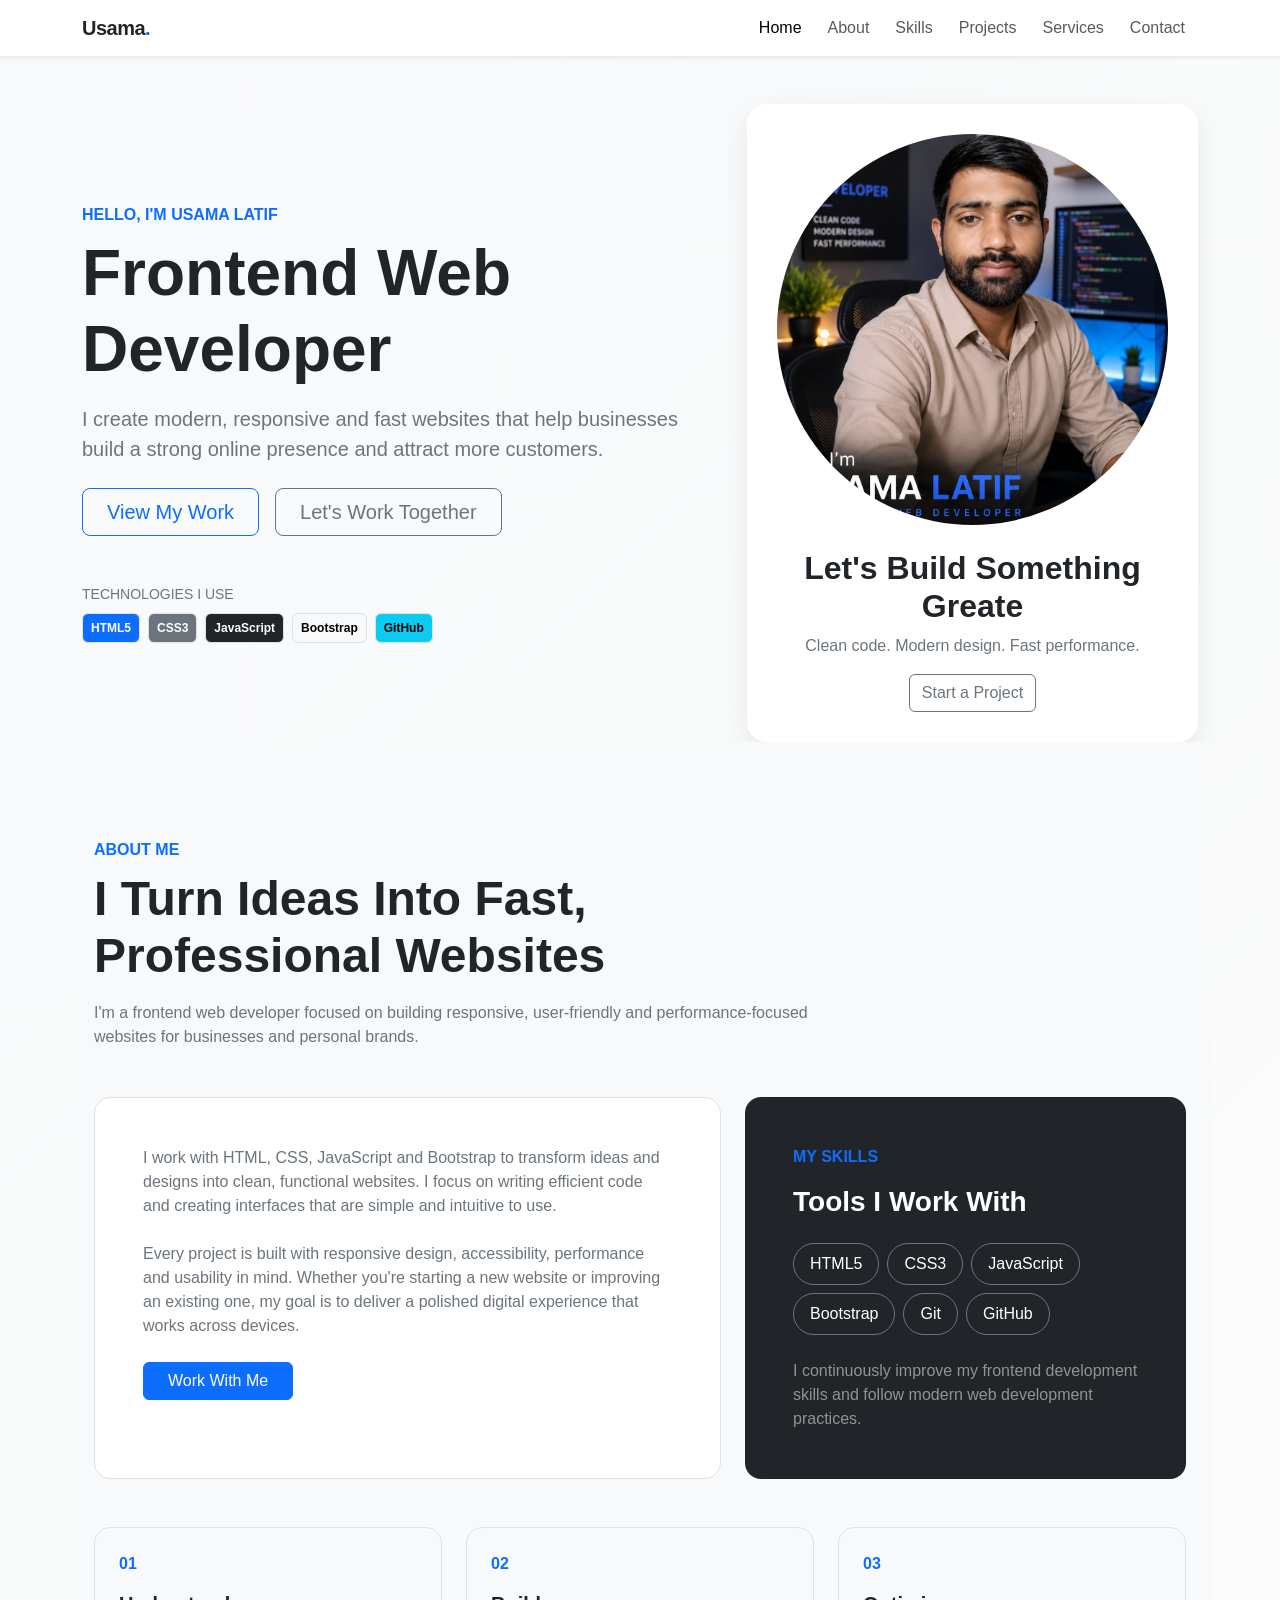
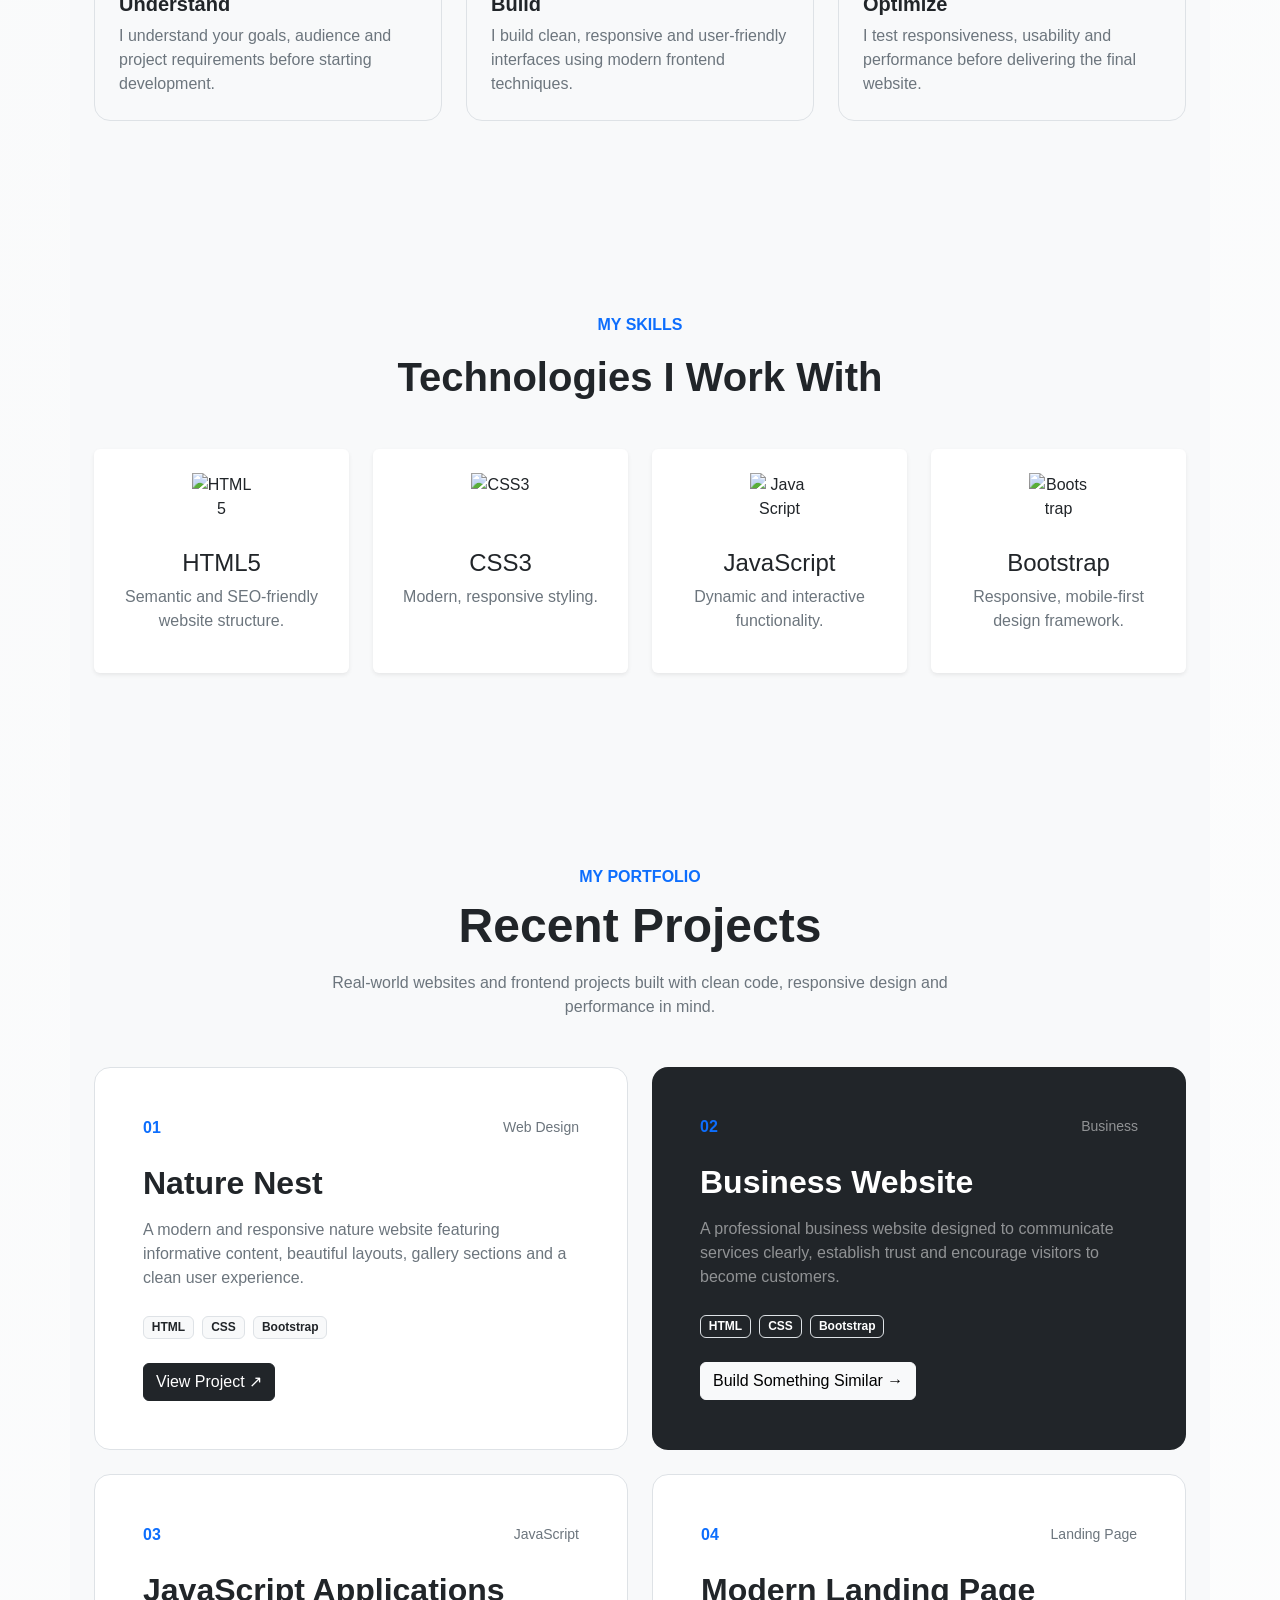
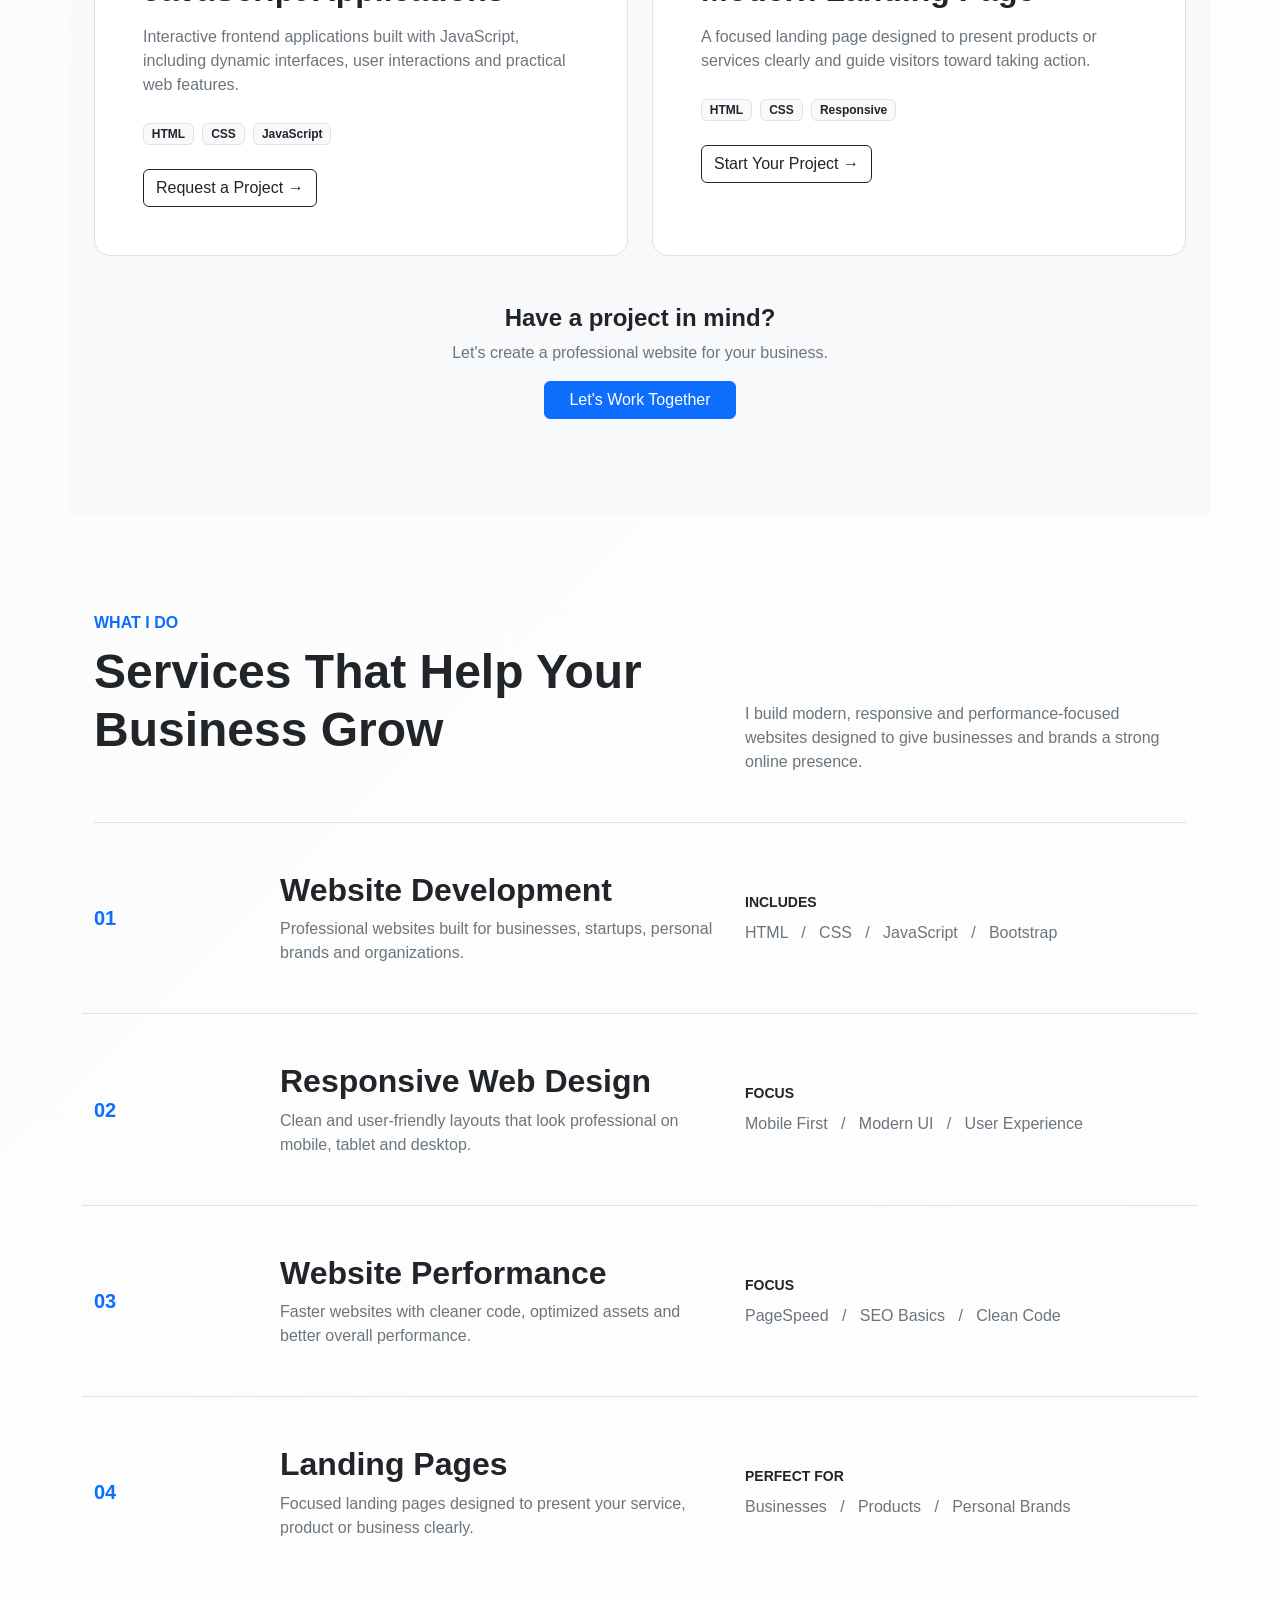
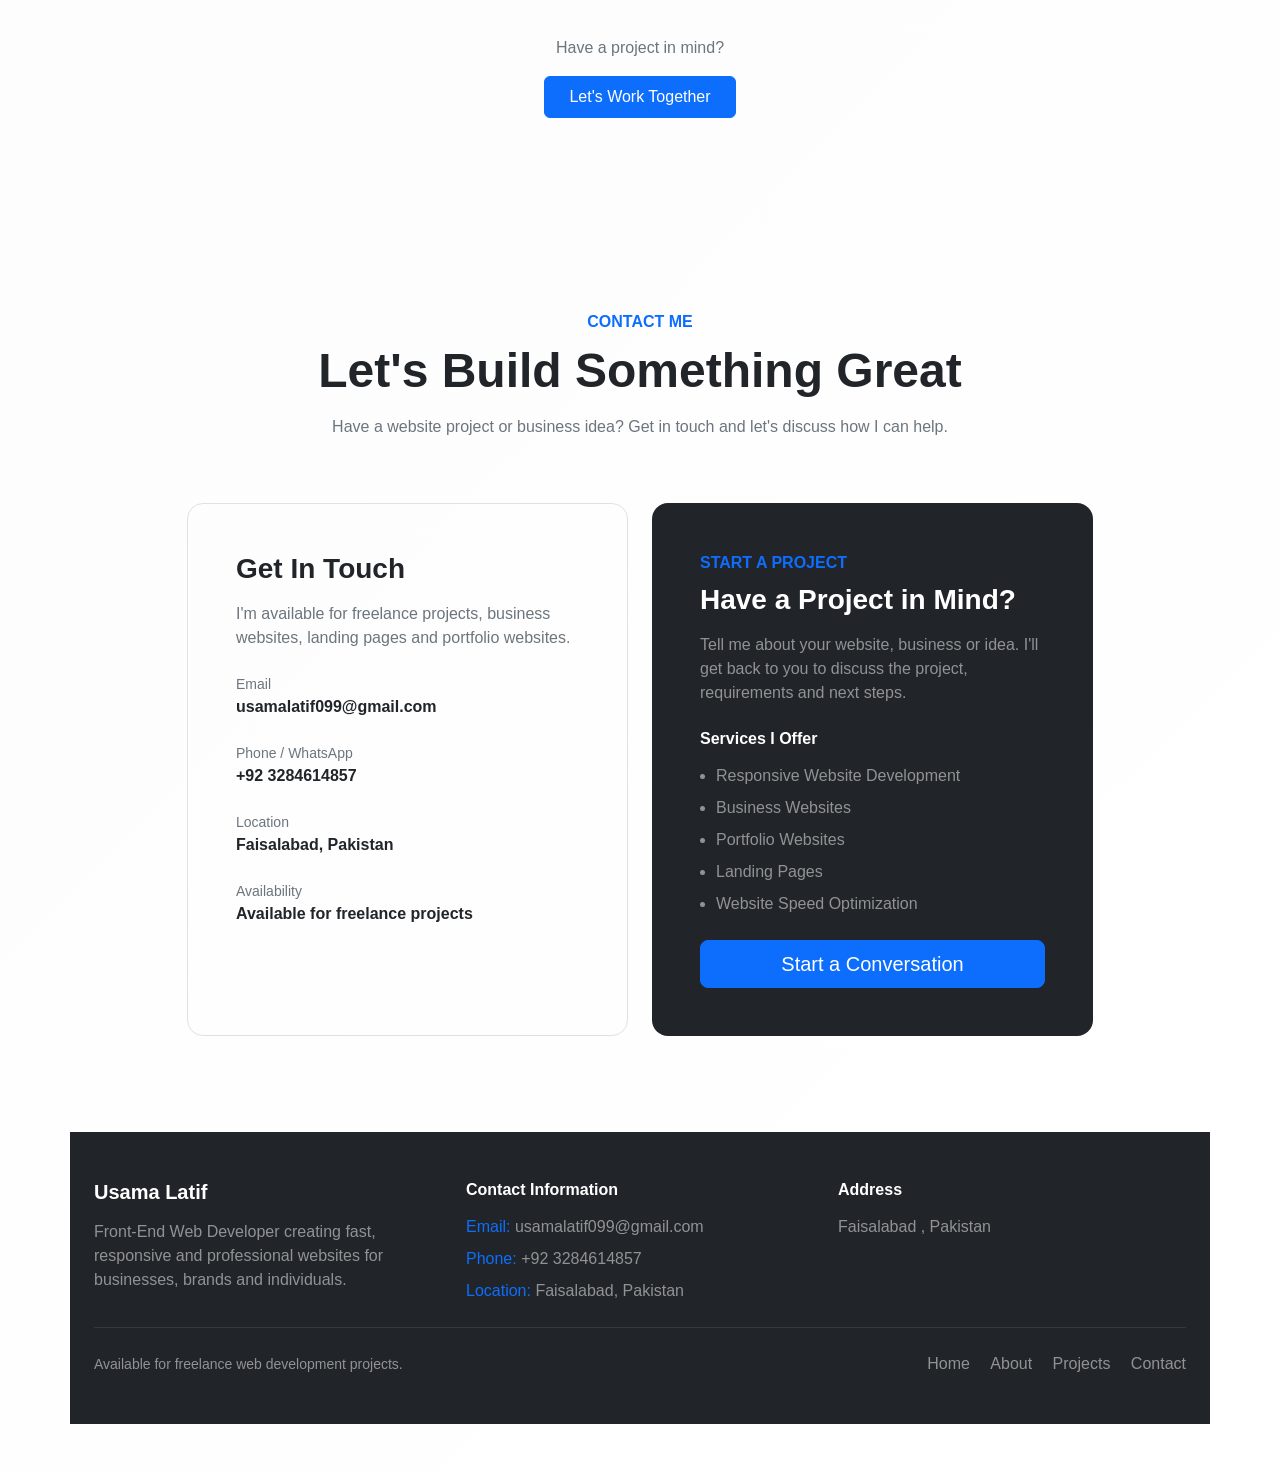
==== index.html @ c08e708b "Add files via upload" ====
<!DOCTYPE html>
<html lang="en">

<head>
    <meta charset="UTF-8">
    <meta name="viewport" content="width=device-width, initial-scale=1.0">

    <title>Usama Latif | Frontend Web Developer</title>

    <meta name="description"
        content="Usama Latif is a frontend web developer specializing in responsive, fast and modern websites using HTML, CSS, JavaScript and Bootstrap.">

    <!-- Bootstrap 5 -->
    <link href="https://cdn.jsdelivr.net/npm/bootstrap@5.3.3/dist/css/bootstrap.min.css" rel="stylesheet">

    <!-- Bootstrap Icons -->
    <link rel="stylesheet" href="https://cdn.jsdelivr.net/npm/bootstrap-icons@1.11.3/font/bootstrap-icons.min.css">

    <!-- Custom CSS -->
    <link rel="stylesheet" href="style.css">
</head>

<body>

    <!-- ================= NAVBAR ================= -->
    <nav class="navbar navbar-expand-lg bg-white shadow-sm sticky-top">
        <div class="container">
            <!-- Logo -->
            <a class="navbar-brand fw-bold fs-5 text-dark text-decoration-none" href="#home"
                aria-label="Usama Latif - Home">
                Usama<span class="text-primary">.</span>
            </a>
            <!-- Mobile Button -->
            <button class="navbar-toggler" type="button" data-bs-toggle="collapse" data-bs-target="#mainNavbar"
                aria-controls="mainNavbar" aria-expanded="false" aria-label="Toggle navigation">

                <span class="navbar-toggler-icon"></span>
            </button>

            <!-- Navigation Links -->
            <div class="collapse navbar-collapse" id="mainNavbar">

                <ul class="navbar-nav ms-auto align-items-lg-center">

                    <li class="nav-item">
                        <a class="nav-link active" href="#home">
                            Home
                        </a>
                    </li>

                    <li class="nav-item">
                        <a class="nav-link" href="#about">
                            About
                        </a>
                    </li>

                    <li class="nav-item">
                        <a class="nav-link" href="#skills">
                            Skills
                        </a>
                    </li>

                    <li class="nav-item">
                        <a class="nav-link" href="#projects">
                            Projects
                        </a>
                    </li>

                    <li class="nav-item">
                        <a class="nav-link" href="#services">
                            Services
                        </a>
                    </li>

                    <li class="nav-item">
                        <a class="nav-link" href="#contact">
                            Contact
                        </a>
                    </li>



                </ul>

            </div>
        </div>
    </nav>


    <!-- ================= HERO SECTION ================= -->
    <header id="home" class="hero-section">

        <div class="container">

            <div class="row align-items-center min-vh-100 py-5">

                <!-- Hero Text -->
                <div class="col-lg-7">

                    <p class="text-primary fw-semibold mb-2">
                        HELLO, I'M USAMA LATIF
                    </p>

                    <h1 class="display-3 fw-bold mb-3">
                        Frontend Web Developer
                    </h1>

                    <p class="lead text-secondary mb-4">
                        I create modern, responsive and fast websites
                        that help businesses build a strong online presence
                        and attract more customers.
                    </p>

                    <!-- Buttons -->
                    <div class="d-flex flex-wrap gap-3">

                        <a href="#projects" class="btn btn-outline-primary btn-lg px-4">
                            View My Work
                        </a>

                        <a href="#contact" class="btn btn-outline-secondary btn-lg px-4">
                            Let's Work Together
                        </a>

                    </div>

                    <!-- Technologies -->
                    <div class="mt-5">

                        <p class="small text-secondary mb-2">
                            TECHNOLOGIES I USE
                        </p>

                        <div class="d-flex flex-wrap gap-2">

                            <span class="badge text-bg-primary border p-2">
                                HTML5
                            </span>

                            <span class="badge text-bg-secondary border p-2">
                                CSS3
                            </span>

                            <span class="badge text-bg-dark border p-2">
                                JavaScript
                            </span>

                            <span class="badge text-bg-light border p-2">
                                Bootstrap
                            </span>

                            <span class="badge text-bg-info border p-2">
                                GitHub
                            </span>

                        </div>

                    </div>

                </div>

                <!-- Hero Image / Developer Card -->
                <div class="col-lg-5 text-center mt-5 mt-lg-0">

                    <div class="hero-card">

                        <img src="usama Dev.Webp" alt="Usama Latif - Frontend Web Developer" width="500" height="500"
                            loading="eager" fetchpriority="high" decoding="async" class="img-fluid developer-image">

                        <h2 class="fw-bold mt-4">
                            Let's Build Something Greate
                        </h2>

                        <p class="text-secondary">
                            Clean code. Modern design. Fast performance.
                        </p>

                        <a href="#contact" class="btn btn-outline-secondary">
                            Start a Project
                        </a>

                    </div>

                </div>
                <!-- ================= ABOUT ================= -->
                <section id="about" class="py-5 bg-light">

                    <div class="container py-5">

                        <!-- Section Header -->
                        <div class="row mb-5">

                            <div class="col-lg-8">

                                <p class="text-primary fw-semibold text-uppercase mb-2">
                                    About Me
                                </p>

                                <h2 class="display-5 fw-bold mb-3">
                                    I Turn Ideas Into Fast, Professional Websites
                                </h2>

                                <p class="text-secondary mb-0">
                                    I'm a frontend web developer focused on building
                                    responsive, user-friendly and performance-focused
                                    websites for businesses and personal brands.
                                </p>

                            </div>

                        </div>


                        <!-- About Content -->
                        <div class="row g-4">


                            <!-- Main About -->
                            <div class="col-lg-7">

                                <div class="bg-white border rounded-4 p-4 p-lg-5 h-100">

                                    <p class="text-secondary mb-4">
                                        I work with HTML, CSS, JavaScript and Bootstrap
                                        to transform ideas and designs into clean,
                                        functional websites. I focus on writing efficient
                                        code and creating interfaces that are simple
                                        and intuitive to use.
                                    </p>

                                    <p class="text-secondary mb-4">
                                        Every project is built with responsive design,
                                        accessibility, performance and usability in mind.
                                        Whether you're starting a new website or improving
                                        an existing one, my goal is to deliver a polished
                                        digital experience that works across devices.
                                    </p>

                                    <a href="#contact" class="btn btn-primary px-4">

                                        Work With Me

                                    </a>

                                </div>

                            </div>


                            <!-- Skills -->
                            <div class="col-lg-5">

                                <div class="bg-dark text-white rounded-4 p-4 p-lg-5 h-100">

                                    <p class="text-primary fw-semibold text-uppercase mb-3">
                                        My Skills
                                    </p>

                                    <h3 class="h3 fw-bold mb-4">
                                        Tools I Work With
                                    </h3>


                                    <div class="d-flex flex-wrap gap-2 mb-4">

                                        <span class="border border-secondary rounded-pill
                                     px-3 py-2">
                                            HTML5
                                        </span>

                                        <span class="border border-secondary rounded-pill
                                     px-3 py-2">
                                            CSS3
                                        </span>

                                        <span class="border border-secondary rounded-pill
                                     px-3 py-2">
                                            JavaScript
                                        </span>

                                        <span class="border border-secondary rounded-pill
                                     px-3 py-2">
                                            Bootstrap
                                        </span>

                                        <span class="border border-secondary rounded-pill
                                     px-3 py-2">
                                            Git
                                        </span>

                                        <span class="border border-secondary rounded-pill
                                     px-3 py-2">
                                            GitHub
                                        </span>

                                    </div>


                                    <p class="text-white-50 mb-0">
                                        I continuously improve my frontend development
                                        skills and follow modern web development practices.
                                    </p>

                                </div>

                            </div>

                        </div>


                        <!-- Working Approach -->
                        <div class="row mt-4 g-4">


                            <div class="col-md-4">

                                <div class="border rounded-4 p-4 h-100">

                                    <span class="text-primary fw-bold">
                                        01
                                    </span>

                                    <h3 class="h5 fw-bold mt-3">
                                        Understand
                                    </h3>

                                    <p class="text-secondary mb-0">
                                        I understand your goals, audience and project
                                        requirements before starting development.
                                    </p>

                                </div>

                            </div>


                            <div class="col-md-4">

                                <div class="border rounded-4 p-4 h-100">

                                    <span class="text-primary fw-bold">
                                        02
                                    </span>

                                    <h3 class="h5 fw-bold mt-3">
                                        Build
                                    </h3>

                                    <p class="text-secondary mb-0">
                                        I build clean, responsive and user-friendly
                                        interfaces using modern frontend techniques.
                                    </p>

                                </div>

                            </div>


                            <div class="col-md-4">

                                <div class="border rounded-4 p-4 h-100">

                                    <span class="text-primary fw-bold">
                                        03
                                    </span>

                                    <h3 class="h5 fw-bold mt-3">
                                        Optimize
                                    </h3>

                                    <p class="text-secondary mb-0">
                                        I test responsiveness, usability and performance
                                        before delivering the final website.
                                    </p>

                                </div>

                            </div>

                        </div>

                    </div>

                </section>
                <!-- ================= SKILLS ================= -->
                <section id="skills" class="py-5 bg-light">

                    <div class="container py-5">

                        <div class="text-center mb-5">

                            <p class="text-primary fw-semibold">
                                MY SKILLS
                            </p>

                            <h2 class="display-6 fw-bold">
                                Technologies I Work With
                            </h2>

                        </div>
                        <div class="row g-4">
                            <div class="col-md-6 col-lg-3">
                                <div class="card border-0 shadow-sm h-100 p-4 text-center">
                                    <img src="https://cdn.jsdelivr.net/gh/devicons/devicon@latest/icons/html5/html5-original.svg"
                                        alt="HTML5" style="width: 60px; height: 60px;" class="mx-auto">
                                    <h4 class="mt-3">HTML5</h4>
                                    <p class="text-secondary">Semantic and SEO-friendly website structure.</p>
                                </div>
                            </div>
                            <div class="col-md-6 col-lg-3">
                                <div class="card border-0 shadow-sm h-100 p-4 text-center">
                                    <img src="https://cdn.jsdelivr.net/gh/devicons/devicon@latest/icons/css3/css3-original.svg"
                                        alt="CSS3" style="width: 60px; height: 60px;" class="mx-auto">
                                    <h4 class="mt-3">CSS3</h4>
                                    <p class="text-secondary">Modern, responsive styling.</p>
                                </div>
                            </div>
                            <div class="col-md-6 col-lg-3">
                                <div class="card border-0 shadow-sm h-100 p-4 text-center">
                                    <img src="https://cdn.jsdelivr.net/gh/devicons/devicon@latest/icons/javascript/javascript-original.svg"
                                        alt="JavaScript" style="width: 60px; height: 60px;" class="mx-auto">
                                    <h4 class="mt-3">JavaScript</h4>
                                    <p class="text-secondary">Dynamic and interactive functionality.</p>
                                </div>
                            </div>
                            <div class="col-md-6 col-lg-3">
                                <div class="card border-0 shadow-sm h-100 p-4 text-center">
                                    <img src="https://cdn.jsdelivr.net/gh/devicons/devicon@latest/icons/bootstrap/bootstrap-original.svg"
                                        alt="Bootstrap" style="width: 60px; height: 60px;" class="mx-auto">
                                    <h4 class="mt-3">Bootstrap</h4>
                                    <p class="text-secondary">Responsive, mobile-first design framework.</p>
                                </div>
                            </div>
                </section>
                <!-- ================= PROJECTS ================= -->
                <section id="projects" class="py-5 bg-light">

                    <div class="container py-5">

                        <!-- Heading -->
                        <div class="text-center mb-5">

                            <p class="text-primary fw-semibold text-uppercase mb-2">
                                My Portfolio
                            </p>

                            <h2 class="display-5 fw-bold mb-3">
                                Recent Projects
                            </h2>

                            <p class="text-secondary mx-auto" style="max-width: 650px;">
                                Real-world websites and frontend projects built with
                                clean code, responsive design and performance in mind.
                            </p>

                        </div>


                        <!-- Project Grid -->
                        <div class="row g-4">


                            <!-- Project 1 -->
                            <div class="col-lg-6">

                                <article class="bg-white border rounded-4 p-4 p-lg-5 h-100">

                                    <div class="d-flex justify-content-between
                                align-items-center mb-4">

                                        <span class="text-primary fw-bold">
                                            01
                                        </span>

                                        <span class="small text-secondary">
                                            Web Design
                                        </span>

                                    </div>


                                    <h3 class="h2 fw-bold mb-3">
                                        Nature Nest
                                    </h3>

                                    <p class="text-secondary mb-4">
                                        A modern and responsive nature website featuring
                                        informative content, beautiful layouts, gallery
                                        sections and a clean user experience.
                                    </p>


                                    <div class="mb-4">

                                        <span class="badge bg-light text-dark border me-1">
                                            HTML
                                        </span>

                                        <span class="badge bg-light text-dark border me-1">
                                            CSS
                                        </span>

                                        <span class="badge bg-light text-dark border">
                                            Bootstrap
                                        </span>

                                    </div>


                                    <a href="https://usamalatif099.github.io/nature-nest-web/" target="_blank"
                                        rel="noopener noreferrer" class="btn btn-dark">

                                        View Project
                                        <span aria-hidden="true">↗</span>

                                    </a>

                                </article>

                            </div>


                            <!-- Project 2 -->
                            <div class="col-lg-6">

                                <article class="bg-dark text-white rounded-4 p-4 p-lg-5 h-100">

                                    <div class="d-flex justify-content-between
                                align-items-center mb-4">

                                        <span class="text-primary fw-bold">
                                            02
                                        </span>

                                        <span class="small text-white-50">
                                            Business
                                        </span>

                                    </div>


                                    <h3 class="h2 fw-bold mb-3">
                                        Business Website
                                    </h3>

                                    <p class="text-white-50 mb-4">
                                        A professional business website designed to
                                        communicate services clearly, establish trust
                                        and encourage visitors to become customers.
                                    </p>


                                    <div class="mb-4">

                                        <span class="badge bg-transparent text-white border me-1">
                                            HTML
                                        </span>

                                        <span class="badge bg-transparent text-white border me-1">
                                            CSS
                                        </span>

                                        <span class="badge bg-transparent text-white border">
                                            Bootstrap
                                        </span>

                                    </div>


                                    <a href="#contact" class="btn btn-light">

                                        Build Something Similar
                                        <span aria-hidden="true">→</span>

                                    </a>

                                </article>

                            </div>


                            <!-- Project 3 -->
                            <div class="col-lg-6">

                                <article class="bg-white border rounded-4 p-4 p-lg-5 h-100">

                                    <div class="d-flex justify-content-between
                                align-items-center mb-4">

                                        <span class="text-primary fw-bold">
                                            03
                                        </span>

                                        <span class="small text-secondary">
                                            JavaScript
                                        </span>

                                    </div>


                                    <h3 class="h2 fw-bold mb-3">
                                        JavaScript Applications
                                    </h3>

                                    <p class="text-secondary mb-4">
                                        Interactive frontend applications built with
                                        JavaScript, including dynamic interfaces,
                                        user interactions and practical web features.
                                    </p>


                                    <div class="mb-4">

                                        <span class="badge bg-light text-dark border me-1">
                                            HTML
                                        </span>

                                        <span class="badge bg-light text-dark border me-1">
                                            CSS
                                        </span>

                                        <span class="badge bg-light text-dark border">
                                            JavaScript
                                        </span>

                                    </div>


                                    <a href="#contact" class="btn btn-outline-dark">

                                        Request a Project
                                        <span aria-hidden="true">→</span>

                                    </a>

                                </article>

                            </div>


                            <!-- Project 4 -->
                            <div class="col-lg-6">

                                <article class="bg-white border rounded-4 p-4 p-lg-5 h-100">

                                    <div class="d-flex justify-content-between
                                align-items-center mb-4">

                                        <span class="text-primary fw-bold">
                                            04
                                        </span>

                                        <span class="small text-secondary">
                                            Landing Page
                                        </span>

                                    </div>


                                    <h3 class="h2 fw-bold mb-3">
                                        Modern Landing Page
                                    </h3>

                                    <p class="text-secondary mb-4">
                                        A focused landing page designed to present
                                        products or services clearly and guide visitors
                                        toward taking action.
                                    </p>


                                    <div class="mb-4">

                                        <span class="badge bg-light text-dark border me-1">
                                            HTML
                                        </span>

                                        <span class="badge bg-light text-dark border me-1">
                                            CSS
                                        </span>

                                        <span class="badge bg-light text-dark border">
                                            Responsive
                                        </span>

                                    </div>


                                    <a href="#contact" class="btn btn-outline-dark">

                                        Start Your Project
                                        <span aria-hidden="true">→</span>

                                    </a>

                                </article>

                            </div>

                        </div>


                        <!-- CTA -->
                        <div class="text-center mt-5">

                            <h3 class="h4 fw-bold mb-2">
                                Have a project in mind?
                            </h3>

                            <p class="text-secondary mb-3">
                                Let's create a professional website for your business.
                            </p>

                            <a href="#contact" class="btn btn-primary px-4">

                                Let's Work Together

                            </a>

                        </div>

                    </div>

                </section>
                <!-- ================= SERVICES ================= -->
                <section id="services" class="py-5">

                    <div class="container py-5">

                        <!-- Heading -->
                        <div class="row align-items-end mb-5">

                            <div class="col-lg-7">

                                <p class="text-primary fw-semibold text-uppercase mb-2">
                                    What I Do
                                </p>

                                <h2 class="display-5 fw-bold mb-3">
                                    Services That Help Your Business Grow
                                </h2>

                            </div>

                            <div class="col-lg-5">

                                <p class="text-secondary mb-0">
                                    I build modern, responsive and performance-focused
                                    websites designed to give businesses and brands a
                                    strong online presence.
                                </p>

                            </div>

                        </div>


                        <!-- Services -->
                        <div class="border-top">


                            <!-- Service 01 -->
                            <div class="row py-4 py-lg-5 border-bottom align-items-center">

                                <div class="col-lg-2">

                                    <span class="text-primary fw-bold fs-5">
                                        01
                                    </span>

                                </div>

                                <div class="col-lg-5">

                                    <h3 class="h2 fw-bold mb-2">
                                        Website Development
                                    </h3>

                                    <p class="text-secondary mb-0">
                                        Professional websites built for businesses,
                                        startups, personal brands and organizations.
                                    </p>

                                </div>

                                <div class="col-lg-5 mt-4 mt-lg-0">

                                    <p class="small text-uppercase fw-semibold mb-2">
                                        Includes
                                    </p>

                                    <p class="text-secondary mb-0">
                                        HTML &nbsp; / &nbsp; CSS &nbsp; / &nbsp;
                                        JavaScript &nbsp; / &nbsp; Bootstrap
                                    </p>

                                </div>

                            </div>


                            <!-- Service 02 -->
                            <div class="row py-4 py-lg-5 border-bottom align-items-center">

                                <div class="col-lg-2">

                                    <span class="text-primary fw-bold fs-5">
                                        02
                                    </span>

                                </div>

                                <div class="col-lg-5">

                                    <h3 class="h2 fw-bold mb-2">
                                        Responsive Web Design
                                    </h3>

                                    <p class="text-secondary mb-0">
                                        Clean and user-friendly layouts that look
                                        professional on mobile, tablet and desktop.
                                    </p>

                                </div>

                                <div class="col-lg-5 mt-4 mt-lg-0">

                                    <p class="small text-uppercase fw-semibold mb-2">
                                        Focus
                                    </p>

                                    <p class="text-secondary mb-0">
                                        Mobile First &nbsp; / &nbsp; Modern UI &nbsp; /
                                        &nbsp; User Experience
                                    </p>

                                </div>

                            </div>


                            <!-- Service 03 -->
                            <div class="row py-4 py-lg-5 border-bottom align-items-center">

                                <div class="col-lg-2">

                                    <span class="text-primary fw-bold fs-5">
                                        03
                                    </span>

                                </div>

                                <div class="col-lg-5">

                                    <h3 class="h2 fw-bold mb-2">
                                        Website Performance
                                    </h3>

                                    <p class="text-secondary mb-0">
                                        Faster websites with cleaner code, optimized
                                        assets and better overall performance.
                                    </p>

                                </div>

                                <div class="col-lg-5 mt-4 mt-lg-0">

                                    <p class="small text-uppercase fw-semibold mb-2">
                                        Focus
                                    </p>

                                    <p class="text-secondary mb-0">
                                        PageSpeed &nbsp; / &nbsp; SEO Basics &nbsp; /
                                        &nbsp; Clean Code
                                    </p>

                                </div>

                            </div>


                            <!-- Service 04 -->
                            <div class="row py-4 py-lg-5 align-items-center">

                                <div class="col-lg-2">

                                    <span class="text-primary fw-bold fs-5">
                                        04
                                    </span>

                                </div>

                                <div class="col-lg-5">

                                    <h3 class="h2 fw-bold mb-2">
                                        Landing Pages
                                    </h3>

                                    <p class="text-secondary mb-0">
                                        Focused landing pages designed to present
                                        your service, product or business clearly.
                                    </p>

                                </div>

                                <div class="col-lg-5 mt-4 mt-lg-0">

                                    <p class="small text-uppercase fw-semibold mb-2">
                                        Perfect For
                                    </p>

                                    <p class="text-secondary mb-0">
                                        Businesses &nbsp; / &nbsp; Products &nbsp; /
                                        &nbsp; Personal Brands
                                    </p>

                                </div>

                            </div>

                        </div>


                        <!-- CTA -->
                        <div class="text-center mt-5">

                            <p class="text-secondary mb-3">
                                Have a project in mind?
                            </p>

                            <a href="#contact" class="btn btn-primary px-4 py-2">
                                Let's Work Together
                            </a>

                        </div>

                    </div>

                </section>




                <!-- =========================
     CONTACT PAGE
========================= -->

                <section id="contact" class="py-5">

                    <div class="container py-5">

                        <!-- Heading -->
                        <div class="row justify-content-center text-center mb-5">

                            <div class="col-lg-8">

                                <p class="text-primary fw-semibold text-uppercase mb-2">
                                    Contact Me
                                </p>

                                <h1 class="display-5 fw-bold mb-3">
                                    Let's Build Something Great
                                </h1>

                                <p class="text-secondary">
                                    Have a website project or business idea?
                                    Get in touch and let's discuss how I can help.
                                </p>

                            </div>

                        </div>


                        <!-- Contact Content -->
                        <div class="row g-4 justify-content-center">

                            <!-- Contact Information -->
                            <div class="col-lg-5">

                                <div class="border rounded-4 p-4 p-lg-5 h-100">

                                    <h2 class="h3 fw-bold mb-3">
                                        Get In Touch
                                    </h2>

                                    <p class="text-secondary mb-4">
                                        I'm available for freelance projects,
                                        business websites, landing pages and portfolio websites.
                                    </p>


                                    <!-- Email -->
                                    <div class="mb-4">

                                        <small class="text-secondary d-block">
                                            Email
                                        </small>

                                        <a href="mailto:your-email@example.com"
                                            class="text-dark fw-semibold text-decoration-none">

                                            usamalatif099@gmail.com

                                        </a>

                                    </div>


                                    <!-- Phone -->
                                    <div class="mb-4">

                                        <small class="text-secondary d-block">
                                            Phone / WhatsApp
                                        </small>

                                        <a href="tel:+923001234567" class="text-dark fw-semibold text-decoration-none">

                                            +92 3284614857

                                        </a>

                                    </div>


                                    <!-- Location -->
                                    <div class="mb-4">

                                        <small class="text-secondary d-block">
                                            Location
                                        </small>

                                        <span class="fw-semibold">
                                            Faisalabad, Pakistan
                                        </span>

                                    </div>


                                    <!-- Availability -->
                                    <div>

                                        <small class="text-secondary d-block">
                                            Availability
                                        </small>

                                        <span class="fw-semibold">
                                            Available for freelance projects
                                        </span>

                                    </div>

                                </div>

                            </div>


                            <!-- Project CTA -->
                            <div class="col-lg-5">

                                <div class="bg-dark text-white rounded-4 p-4 p-lg-5 h-100">

                                    <p class="text-primary fw-semibold mb-2">
                                        START A PROJECT
                                    </p>

                                    <h2 class="h3 fw-bold mb-3">
                                        Have a Project in Mind?
                                    </h2>

                                    <p class="text-white-50 mb-4">
                                        Tell me about your website, business or idea.
                                        I'll get back to you to discuss the project,
                                        requirements and next steps.
                                    </p>


                                    <h6 class="fw-bold mb-3">
                                        Services I Offer
                                    </h6>

                                    <ul class="text-white-50 ps-3 mb-4">

                                        <li class="mb-2">
                                            Responsive Website Development
                                        </li>

                                        <li class="mb-2">
                                            Business Websites
                                        </li>

                                        <li class="mb-2">
                                            Portfolio Websites
                                        </li>

                                        <li class="mb-2">
                                            Landing Pages
                                        </li>

                                        <li>
                                            Website Speed Optimization
                                        </li>

                                    </ul>


                                    <a href="mailto:your-email@example.com" class="btn btn-primary btn-lg w-100">

                                        Start a Conversation

                                    </a>

                                </div>

                            </div>

                        </div>

                    </div>

                </section>


                <!-- =========================
     PROFESSIONAL FOOTER
========================= -->

                <footer class="bg-dark text-white py-5">

                    <div class="container">

                        <div class="row g-4">

                            <!-- About -->
                            <div class="col-lg-4">

                                <h3 class="h5 fw-bold mb-3">
                                    Usama Latif
                                </h3>

                                <p class="text-white-50 mb-0">
                                    Front-End Web Developer creating fast, responsive
                                    and professional websites for businesses,
                                    brands and individuals.
                                </p>

                            </div>


                            <!-- Contact -->
                            <div class="col-lg-4">

                                <h3 class="h6 fw-bold mb-3">
                                    Contact Information
                                </h3>

                                <p class="mb-2">

                                    <span class="text-primary">
                                        Email:
                                    </span>

                                    <a href="mailto:your-email@example.com" class="text-white-50 text-decoration-none">

                                        usamalatif099@gmail.com

                                    </a>

                                </p>


                                <p class="mb-2">

                                    <span class="text-primary">
                                        Phone:
                                    </span>

                                    <a href="tel:+923001234567" class="text-white-50 text-decoration-none">

                                        +92 3284614857

                                    </a>

                                </p>


                                <p class="mb-0 text-white-50">

                                    <span class="text-primary">
                                        Location:
                                    </span>

                                    Faisalabad, Pakistan

                                </p>

                            </div>


                            <!-- Address -->
                            <div class="col-lg-4">

                                <h3 class="h6 fw-bold mb-3">
                                    Address
                                </h3>

                                <p class="text-white-50 mb-3">
                                    Faisalabad ,
                                    Pakistan
                                </p>



                            </div>

                        </div>


                        <hr class="border-secondary my-4">


                        <!-- Footer Bottom -->
                        <div class="d-flex flex-column flex-md-row
                    justify-content-between align-items-center">

                            <p class="text-white-50 small mb-3 mb-md-0">
                                Available for freelance web development projects.
                            </p>

                            <div>

                                <a href="index.html" class="text-white-50 text-decoration-none me-3">
                                    Home
                                </a>

                                <a href="about.html" class="text-white-50 text-decoration-none me-3">
                                    About
                                </a>

                                <a href="projects.html" class="text-white-50 text-decoration-none me-3">
                                    Projects
                                </a>

                                <a href="contact.html" class="text-white-50 text-decoration-none">
                                    Contact
                                </a>

                            </div>

                        </div>

                    </div>

                </footer>




                <!-- Bootstrap JS -->
                <script src="https://cdn.jsdelivr.net/npm/bootstrap@5.3.3/dist/js/bootstrap.bundle.min.js">
                </script>

</body>

</html>
---- style.css ----
html {
    scroll-behavior: smooth;
}

body {
    font-family: Arial, sans-serif;
    color: #212529;
}

.navbar-brand {
    letter-spacing: -0.5px;
}

.nav-link {
    font-weight: 500;
    margin: 0 5px;
}

.nav-link:hover {
    color: #0d6efd !important;
}

.hero-section {
    background: linear-gradient(
        135deg,
        #f8f9fa 0%,
        #ffffff 100%
    );
}

.hero-card {
    padding: 50px 30px;
    background: #ffffff;
    border-radius: 20px;
    box-shadow: 0 15px 50px rgba(0, 0, 0, 0.08);
}

.developer-icon {
    width: 110px;
    height: 110px;
    margin: auto;
    display: flex;
    align-items: center;
    justify-content: center;
    border-radius: 50%;
    background: #0d6efd;
    color: #ffffff;
    font-size: 50px;
}

.card {
    transition: transform 0.3s ease, box-shadow 0.3s ease;
}

.card:hover {
    transform: translateY(-5px);
}

footer a:hover {
    color: #0d6efd !important;
}
.hero-card {
    max-width: 500px;
    margin: 0 auto;
    padding: 30px;
    background: #fff;
    border-radius: 20px;
    box-shadow: 0 10px 30px rgba(0, 0, 0, 0.08);
}

.developer-image {
    width: 100%;
    max-width: 400px;
    height: auto;
    aspect-ratio: 1 / 1;
    object-fit: cover;
    border-radius: 50%;
    display: block;
    margin: 0 auto;
}
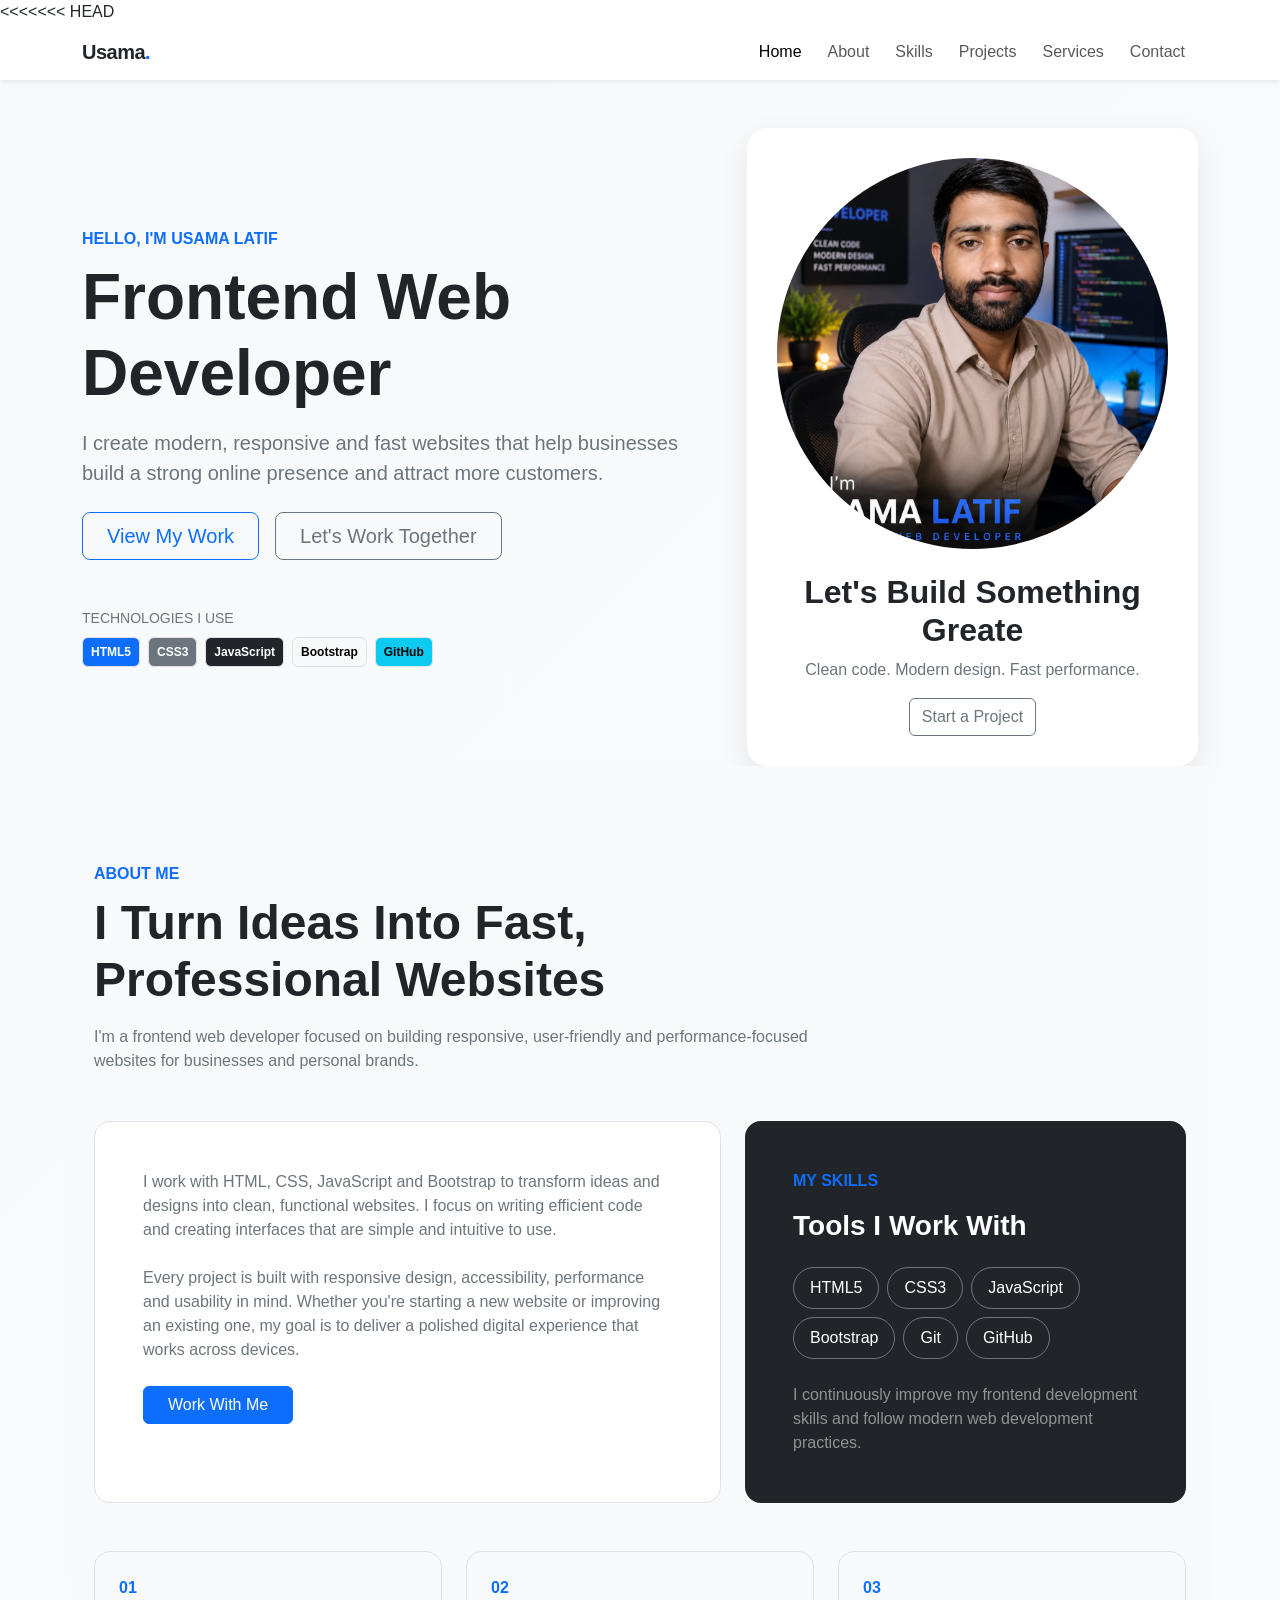
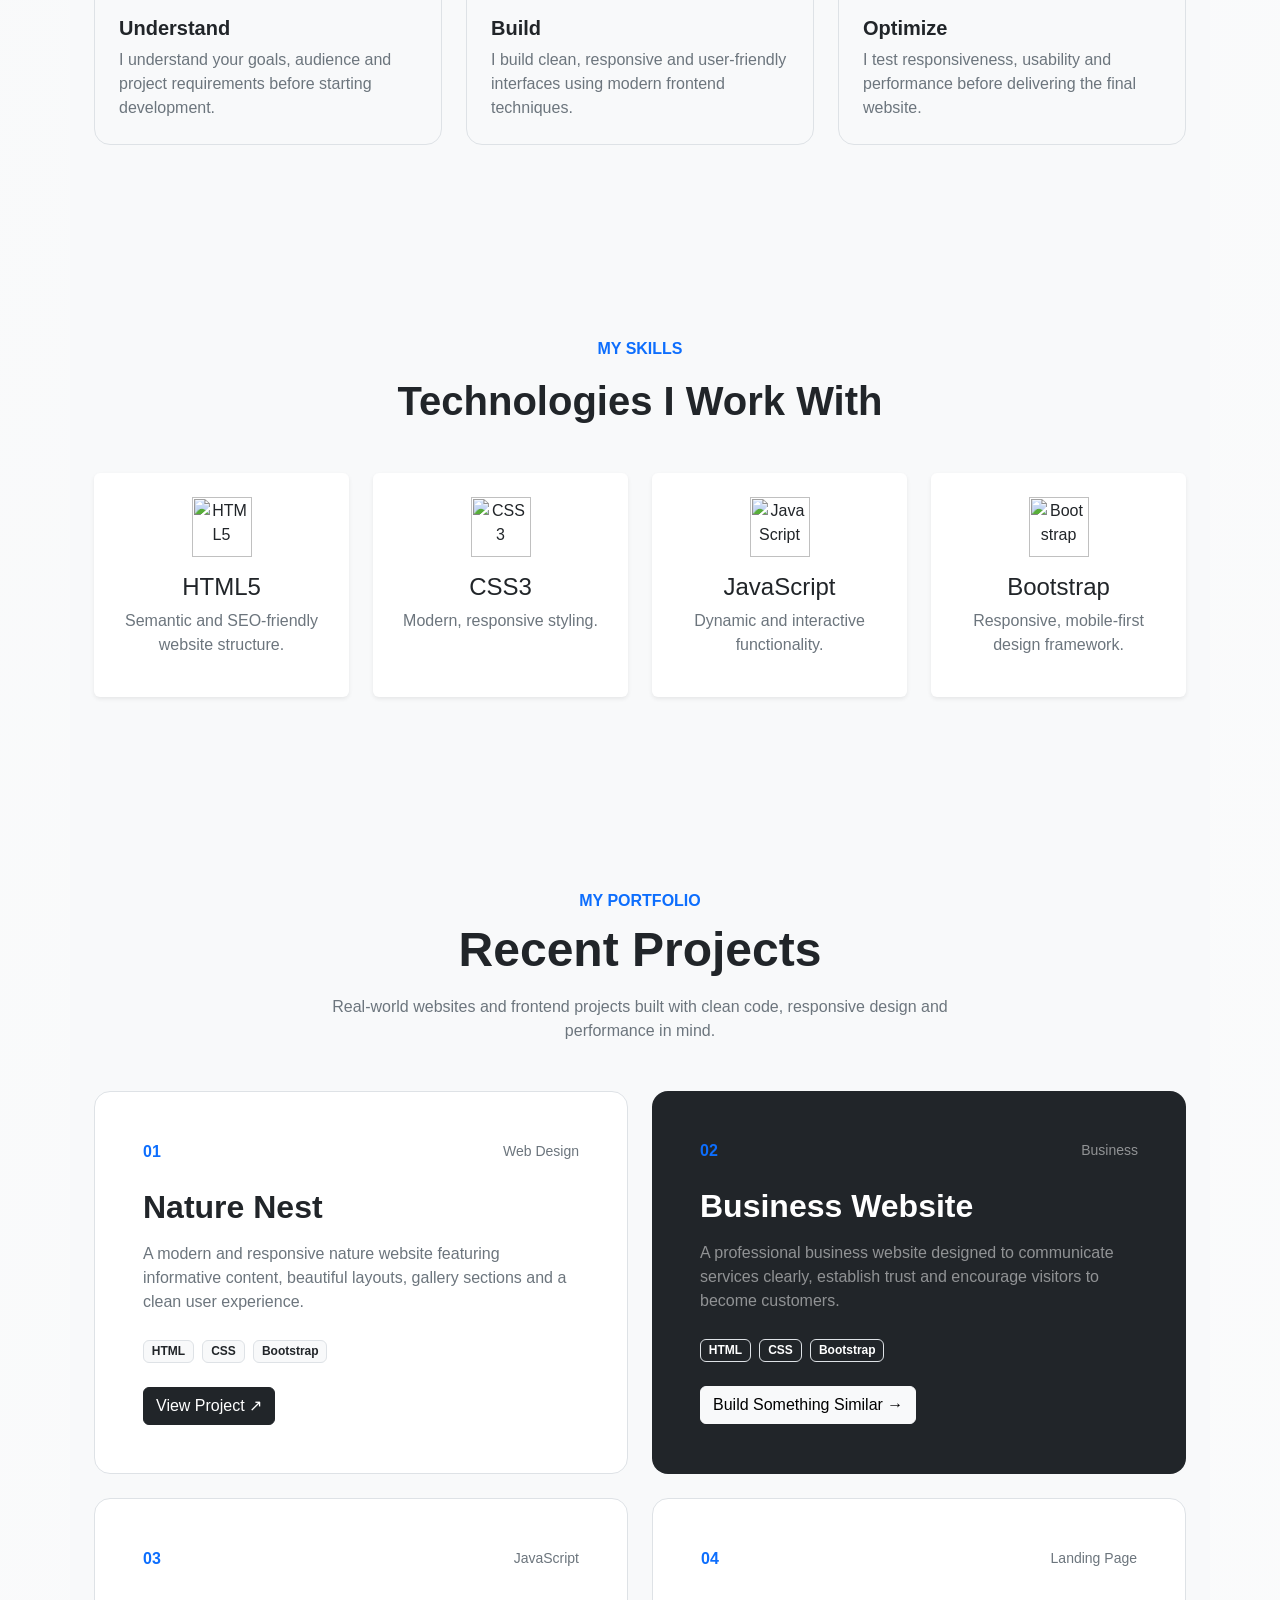
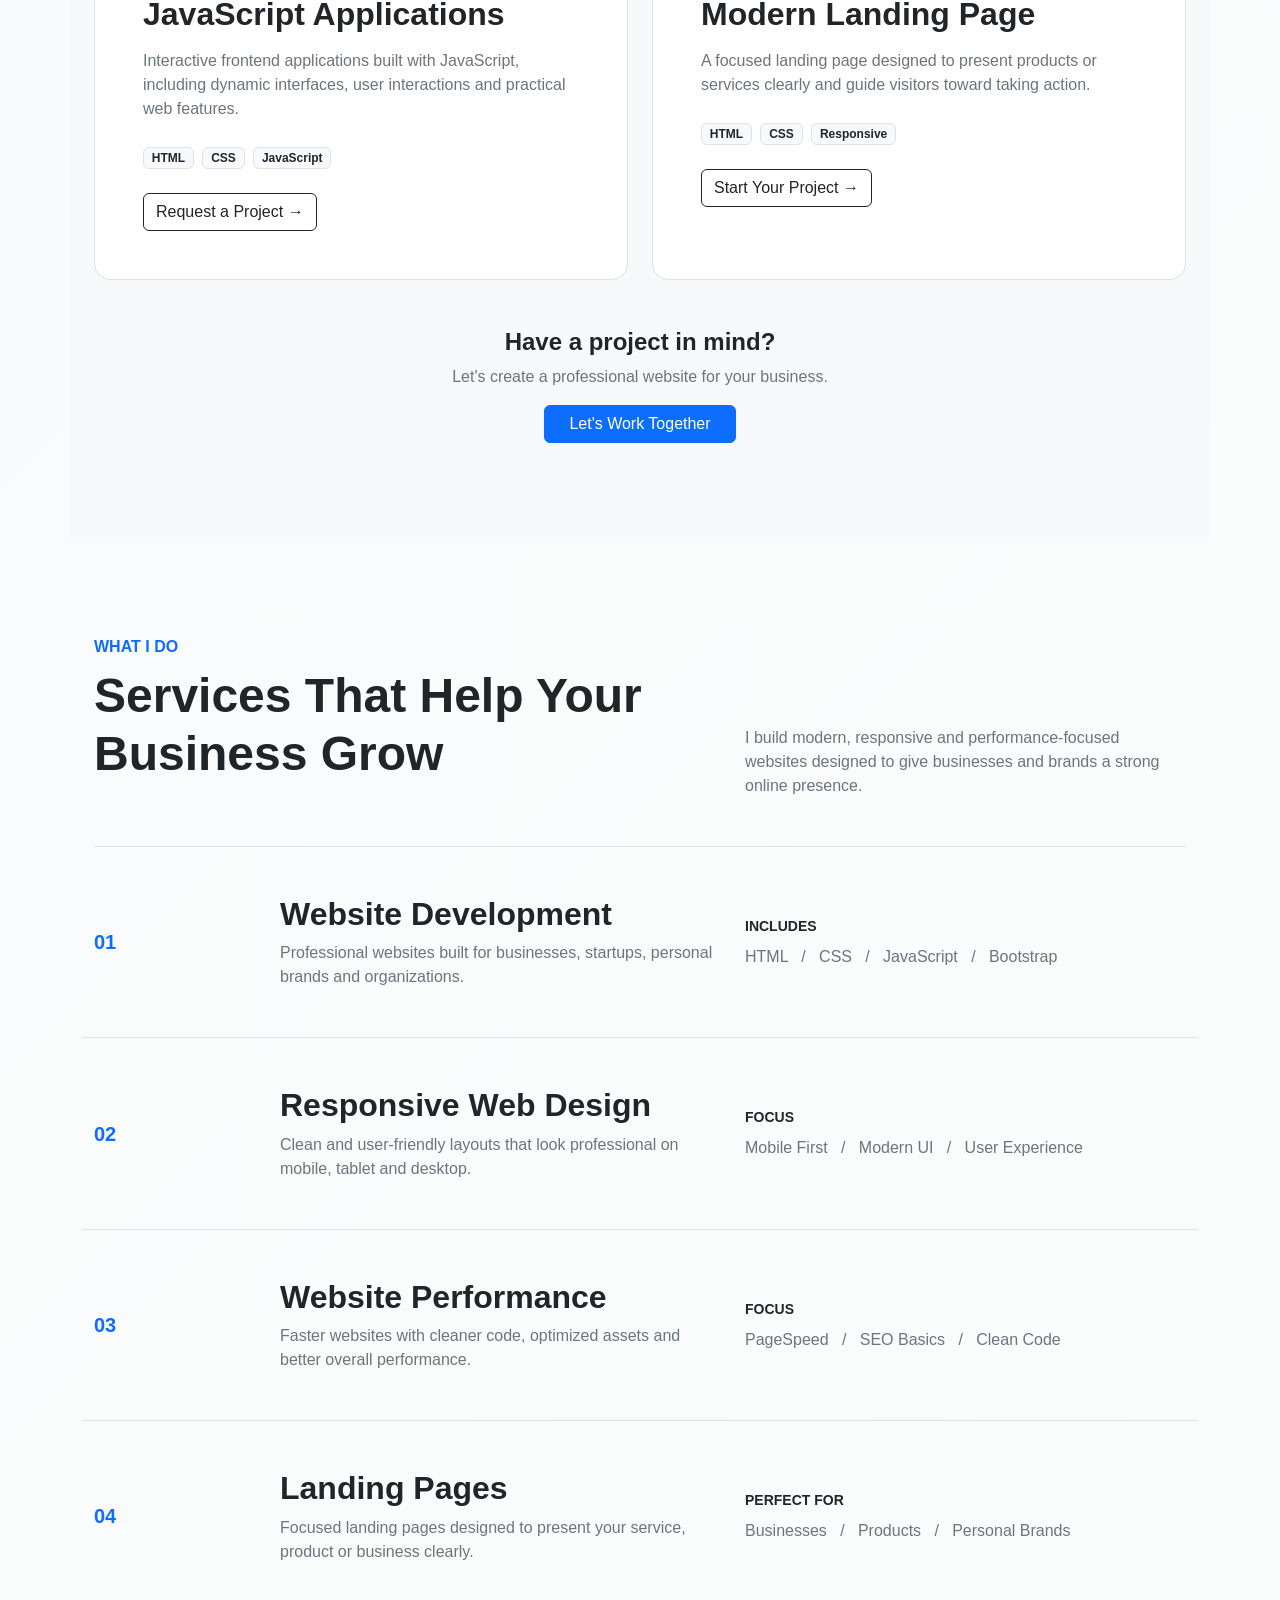
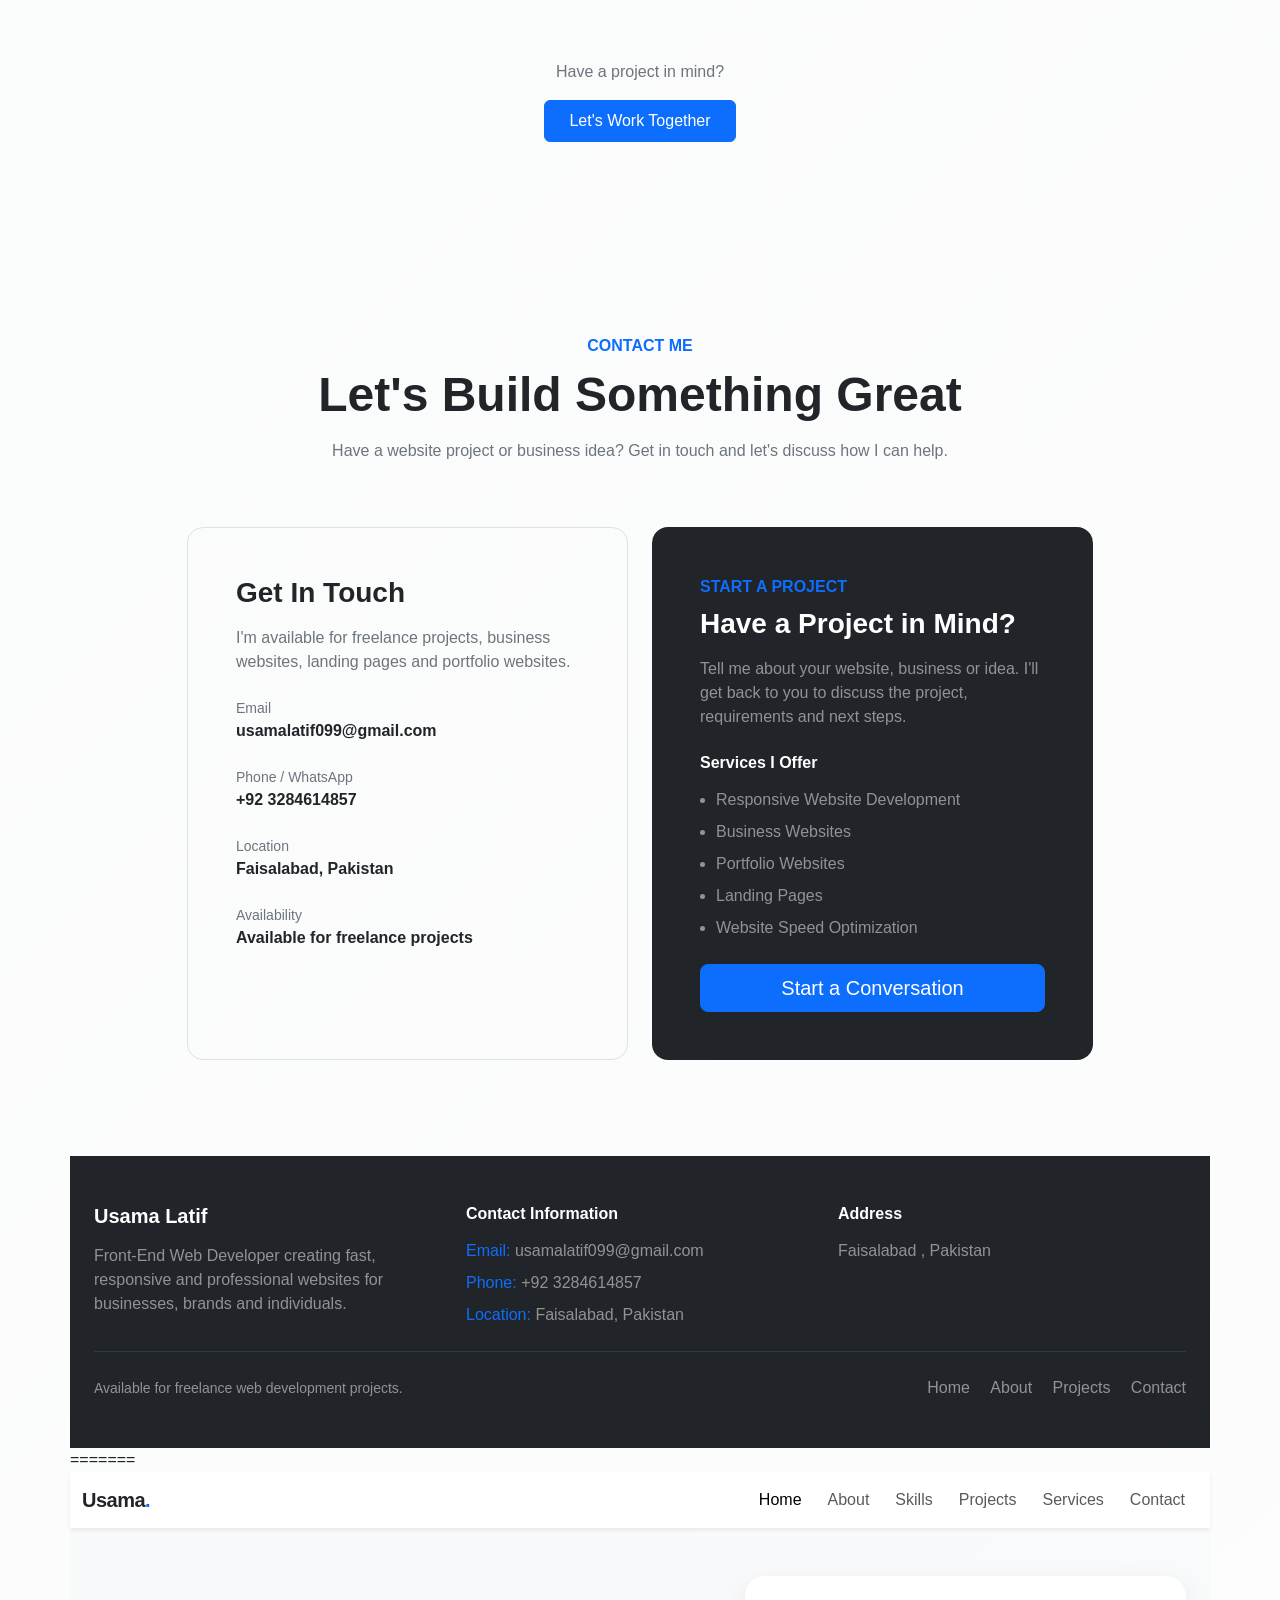
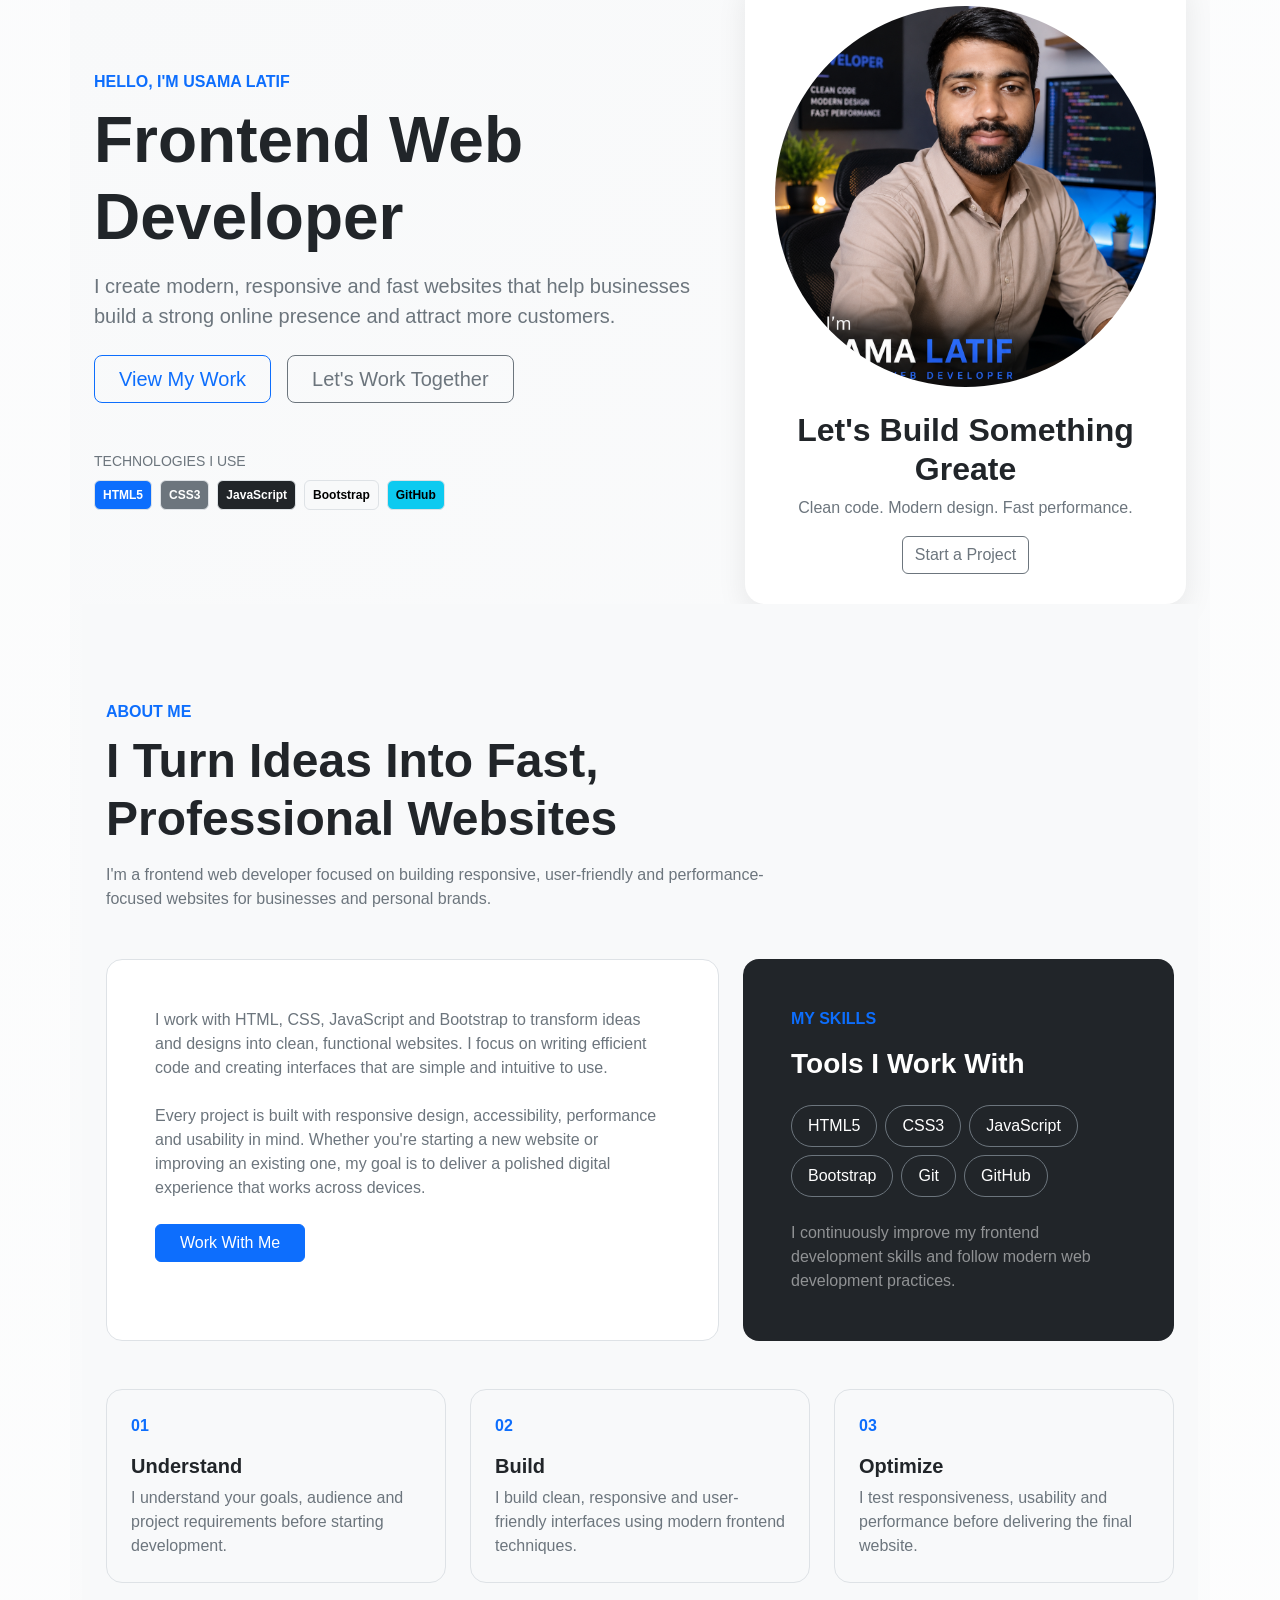
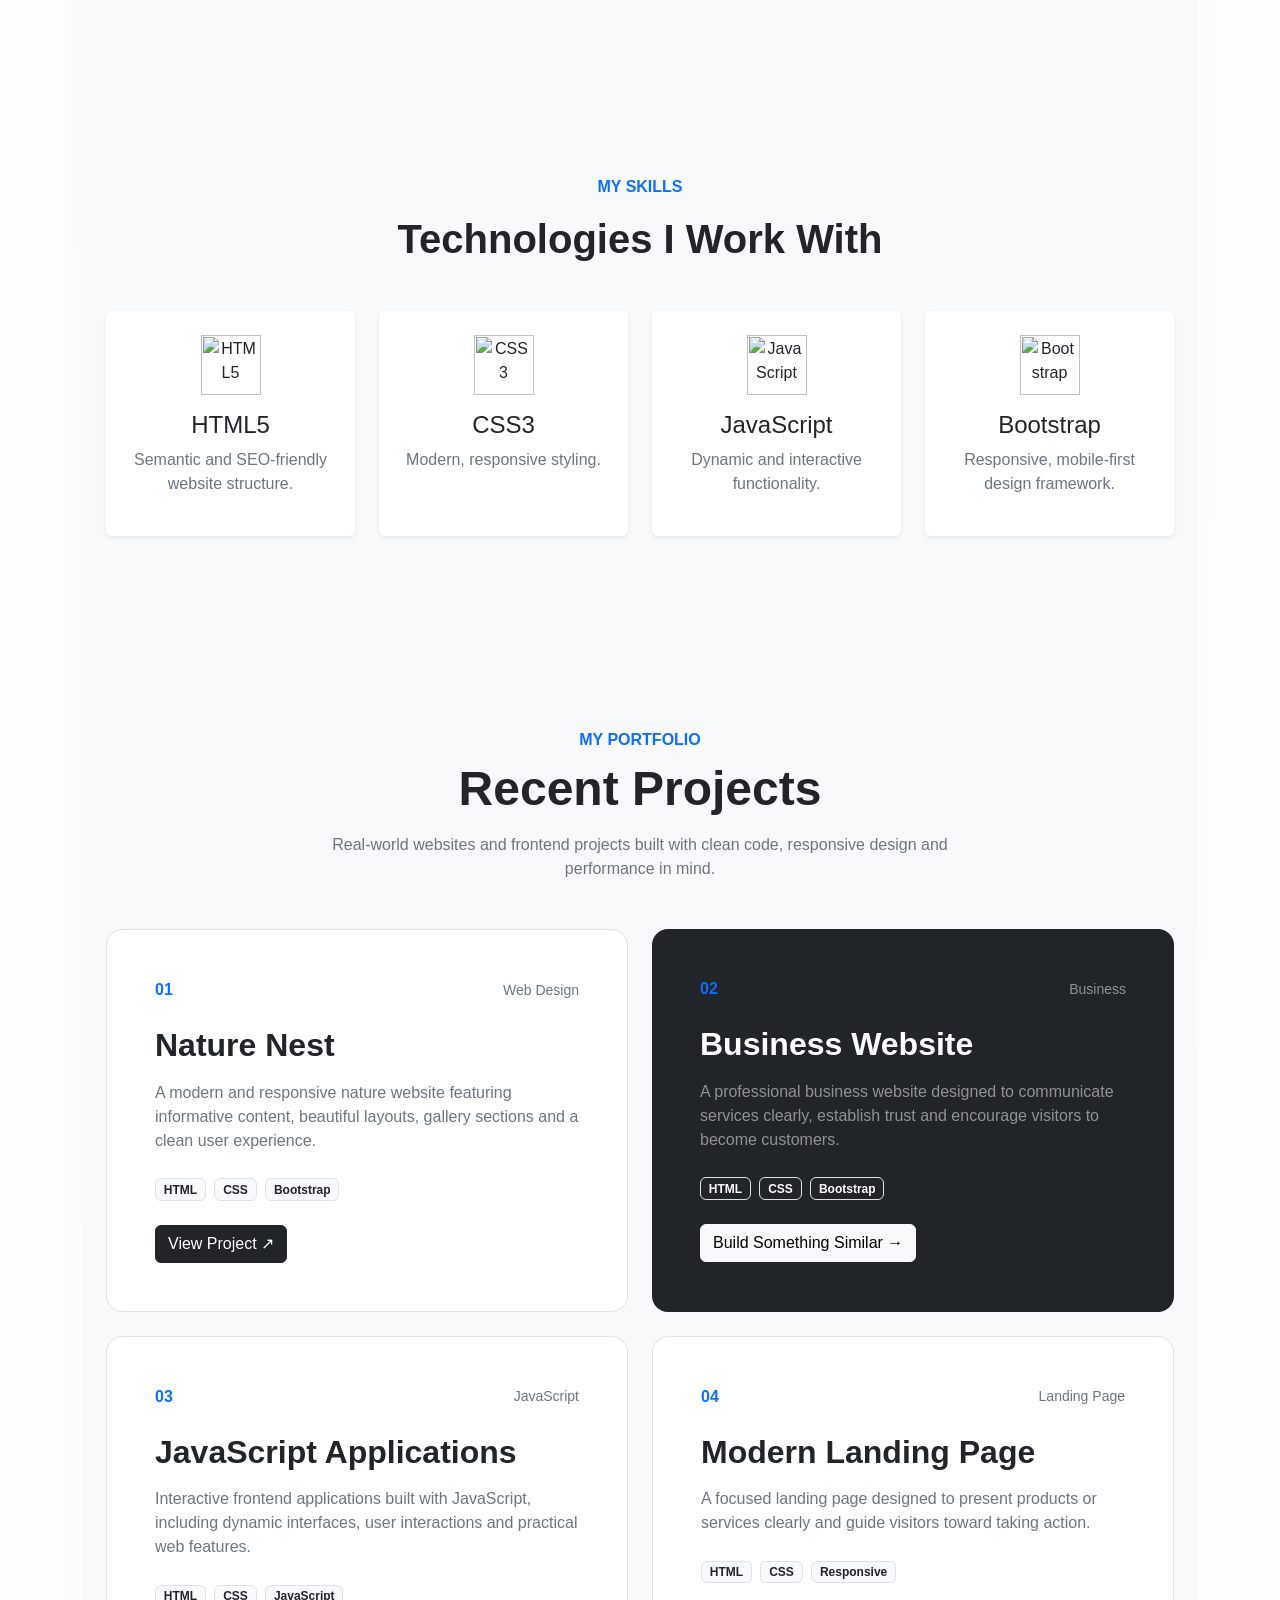
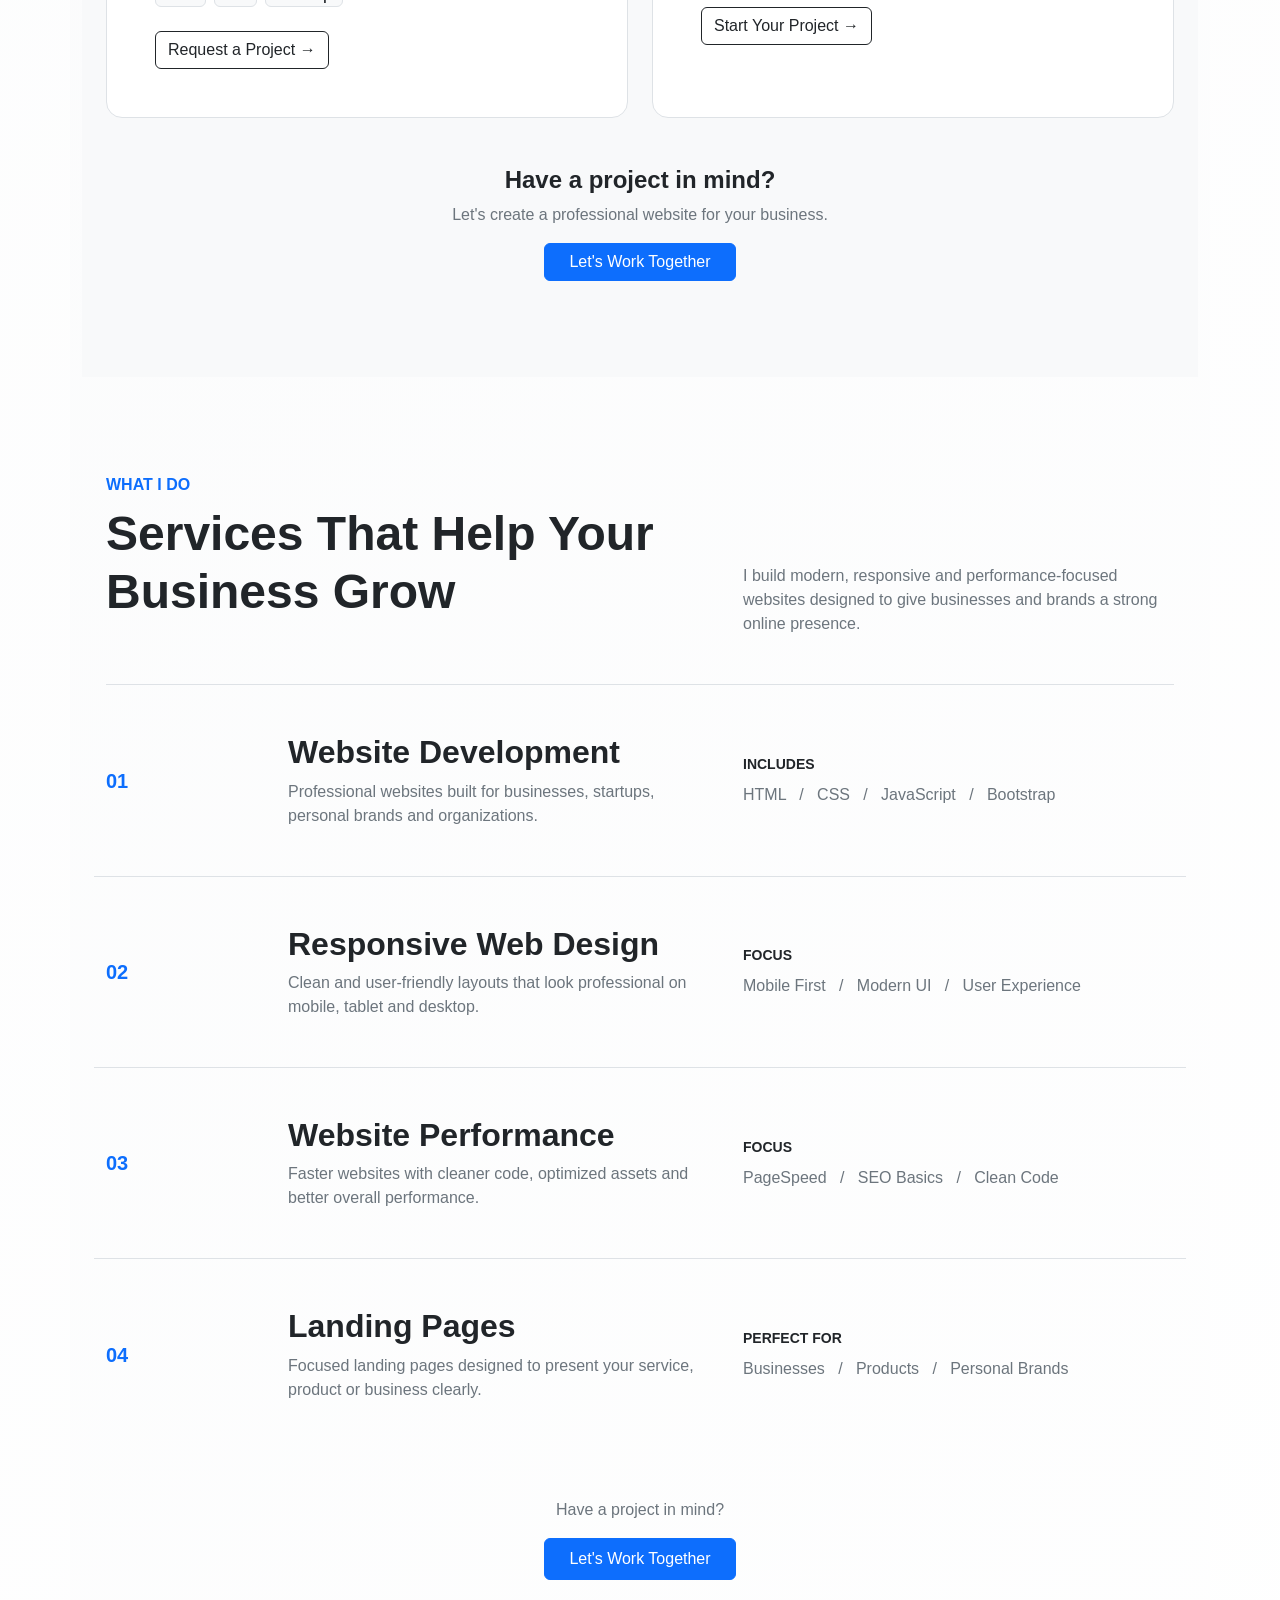
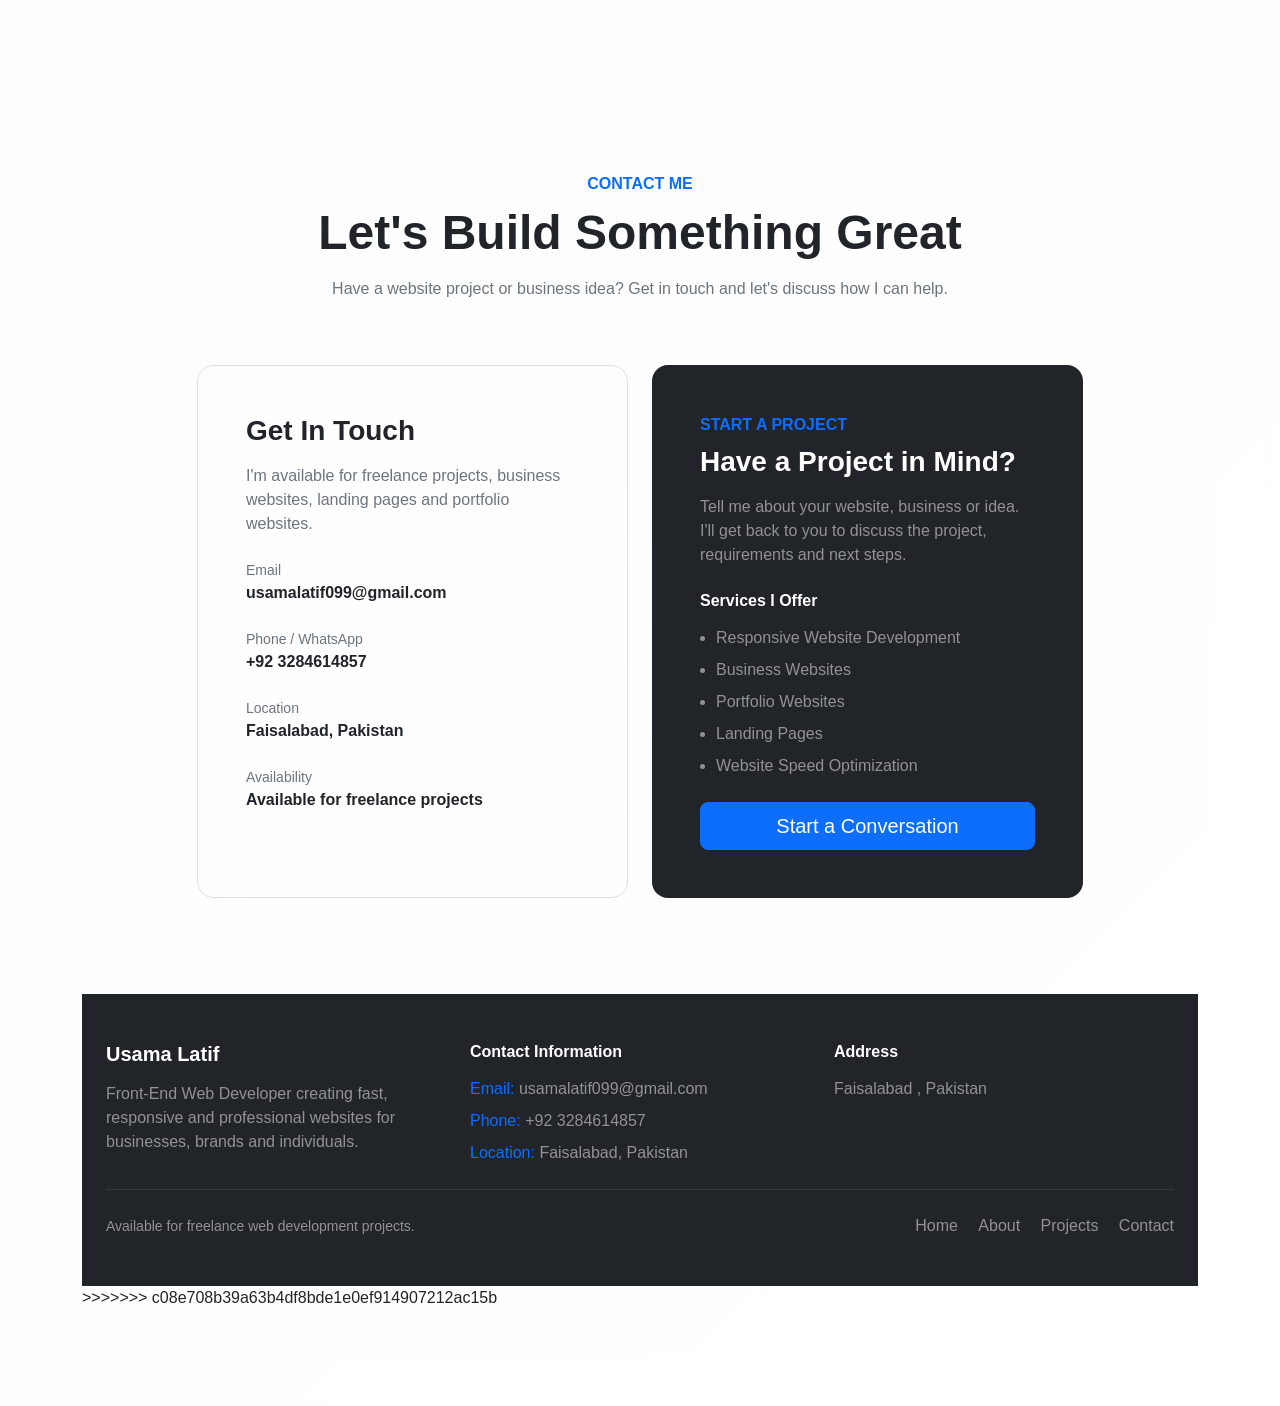
==== commit fae8663e: "portfolio website" ====
--- a/index.html
+++ b/index.html
@@ -1,1264 +1,2530 @@
-<!DOCTYPE html>
-<html lang="en">
-
-<head>
-    <meta charset="UTF-8">
-    <meta name="viewport" content="width=device-width, initial-scale=1.0">
-
-    <title>Usama Latif | Frontend Web Developer</title>
-
-    <meta name="description"
-        content="Usama Latif is a frontend web developer specializing in responsive, fast and modern websites using HTML, CSS, JavaScript and Bootstrap.">
-
-    <!-- Bootstrap 5 -->
-    <link href="https://cdn.jsdelivr.net/npm/bootstrap@5.3.3/dist/css/bootstrap.min.css" rel="stylesheet">
-
-    <!-- Bootstrap Icons -->
-    <link rel="stylesheet" href="https://cdn.jsdelivr.net/npm/bootstrap-icons@1.11.3/font/bootstrap-icons.min.css">
-
-    <!-- Custom CSS -->
-    <link rel="stylesheet" href="style.css">
-</head>
-
-<body>
-
-    <!-- ================= NAVBAR ================= -->
-    <nav class="navbar navbar-expand-lg bg-white shadow-sm sticky-top">
-        <div class="container">
-            <!-- Logo -->
-            <a class="navbar-brand fw-bold fs-5 text-dark text-decoration-none" href="#home"
-                aria-label="Usama Latif - Home">
-                Usama<span class="text-primary">.</span>
-            </a>
-            <!-- Mobile Button -->
-            <button class="navbar-toggler" type="button" data-bs-toggle="collapse" data-bs-target="#mainNavbar"
-                aria-controls="mainNavbar" aria-expanded="false" aria-label="Toggle navigation">
-
-                <span class="navbar-toggler-icon"></span>
-            </button>
-
-            <!-- Navigation Links -->
-            <div class="collapse navbar-collapse" id="mainNavbar">
-
-                <ul class="navbar-nav ms-auto align-items-lg-center">
-
-                    <li class="nav-item">
-                        <a class="nav-link active" href="#home">
-                            Home
-                        </a>
-                    </li>
-
-                    <li class="nav-item">
-                        <a class="nav-link" href="#about">
-                            About
-                        </a>
-                    </li>
-
-                    <li class="nav-item">
-                        <a class="nav-link" href="#skills">
-                            Skills
-                        </a>
-                    </li>
-
-                    <li class="nav-item">
-                        <a class="nav-link" href="#projects">
-                            Projects
-                        </a>
-                    </li>
-
-                    <li class="nav-item">
-                        <a class="nav-link" href="#services">
-                            Services
-                        </a>
-                    </li>
-
-                    <li class="nav-item">
-                        <a class="nav-link" href="#contact">
-                            Contact
-                        </a>
-                    </li>
-
-
-
-                </ul>
-
-            </div>
-        </div>
-    </nav>
-
-
-    <!-- ================= HERO SECTION ================= -->
-    <header id="home" class="hero-section">
-
-        <div class="container">
-
-            <div class="row align-items-center min-vh-100 py-5">
-
-                <!-- Hero Text -->
-                <div class="col-lg-7">
-
-                    <p class="text-primary fw-semibold mb-2">
-                        HELLO, I'M USAMA LATIF
-                    </p>
-
-                    <h1 class="display-3 fw-bold mb-3">
-                        Frontend Web Developer
-                    </h1>
-
-                    <p class="lead text-secondary mb-4">
-                        I create modern, responsive and fast websites
-                        that help businesses build a strong online presence
-                        and attract more customers.
-                    </p>
-
-                    <!-- Buttons -->
-                    <div class="d-flex flex-wrap gap-3">
-
-                        <a href="#projects" class="btn btn-outline-primary btn-lg px-4">
-                            View My Work
-                        </a>
-
-                        <a href="#contact" class="btn btn-outline-secondary btn-lg px-4">
-                            Let's Work Together
-                        </a>
-
-                    </div>
-
-                    <!-- Technologies -->
-                    <div class="mt-5">
-
-                        <p class="small text-secondary mb-2">
-                            TECHNOLOGIES I USE
-                        </p>
-
-                        <div class="d-flex flex-wrap gap-2">
-
-                            <span class="badge text-bg-primary border p-2">
-                                HTML5
-                            </span>
-
-                            <span class="badge text-bg-secondary border p-2">
-                                CSS3
-                            </span>
-
-                            <span class="badge text-bg-dark border p-2">
-                                JavaScript
-                            </span>
-
-                            <span class="badge text-bg-light border p-2">
-                                Bootstrap
-                            </span>
-
-                            <span class="badge text-bg-info border p-2">
-                                GitHub
-                            </span>
-
-                        </div>
-
-                    </div>
-
-                </div>
-
-                <!-- Hero Image / Developer Card -->
-                <div class="col-lg-5 text-center mt-5 mt-lg-0">
-
-                    <div class="hero-card">
-
-                        <img src="usama Dev.Webp" alt="Usama Latif - Frontend Web Developer" width="500" height="500"
-                            loading="eager" fetchpriority="high" decoding="async" class="img-fluid developer-image">
-
-                        <h2 class="fw-bold mt-4">
-                            Let's Build Something Greate
-                        </h2>
-
-                        <p class="text-secondary">
-                            Clean code. Modern design. Fast performance.
-                        </p>
-
-                        <a href="#contact" class="btn btn-outline-secondary">
-                            Start a Project
-                        </a>
-
-                    </div>
-
-                </div>
-                <!-- ================= ABOUT ================= -->
-                <section id="about" class="py-5 bg-light">
-
-                    <div class="container py-5">
-
-                        <!-- Section Header -->
-                        <div class="row mb-5">
-
-                            <div class="col-lg-8">
-
-                                <p class="text-primary fw-semibold text-uppercase mb-2">
-                                    About Me
-                                </p>
-
-                                <h2 class="display-5 fw-bold mb-3">
-                                    I Turn Ideas Into Fast, Professional Websites
-                                </h2>
-
-                                <p class="text-secondary mb-0">
-                                    I'm a frontend web developer focused on building
-                                    responsive, user-friendly and performance-focused
-                                    websites for businesses and personal brands.
-                                </p>
-
-                            </div>
-
-                        </div>
-
-
-                        <!-- About Content -->
-                        <div class="row g-4">
-
-
-                            <!-- Main About -->
-                            <div class="col-lg-7">
-
-                                <div class="bg-white border rounded-4 p-4 p-lg-5 h-100">
-
-                                    <p class="text-secondary mb-4">
-                                        I work with HTML, CSS, JavaScript and Bootstrap
-                                        to transform ideas and designs into clean,
-                                        functional websites. I focus on writing efficient
-                                        code and creating interfaces that are simple
-                                        and intuitive to use.
-                                    </p>
-
-                                    <p class="text-secondary mb-4">
-                                        Every project is built with responsive design,
-                                        accessibility, performance and usability in mind.
-                                        Whether you're starting a new website or improving
-                                        an existing one, my goal is to deliver a polished
-                                        digital experience that works across devices.
-                                    </p>
-
-                                    <a href="#contact" class="btn btn-primary px-4">
-
-                                        Work With Me
-
-                                    </a>
-
-                                </div>
-
-                            </div>
-
-
-                            <!-- Skills -->
-                            <div class="col-lg-5">
-
-                                <div class="bg-dark text-white rounded-4 p-4 p-lg-5 h-100">
-
-                                    <p class="text-primary fw-semibold text-uppercase mb-3">
-                                        My Skills
-                                    </p>
-
-                                    <h3 class="h3 fw-bold mb-4">
-                                        Tools I Work With
-                                    </h3>
-
-
-                                    <div class="d-flex flex-wrap gap-2 mb-4">
-
-                                        <span class="border border-secondary rounded-pill
-                                     px-3 py-2">
-                                            HTML5
-                                        </span>
-
-                                        <span class="border border-secondary rounded-pill
-                                     px-3 py-2">
-                                            CSS3
-                                        </span>
-
-                                        <span class="border border-secondary rounded-pill
-                                     px-3 py-2">
-                                            JavaScript
-                                        </span>
-
-                                        <span class="border border-secondary rounded-pill
-                                     px-3 py-2">
-                                            Bootstrap
-                                        </span>
-
-                                        <span class="border border-secondary rounded-pill
-                                     px-3 py-2">
-                                            Git
-                                        </span>
-
-                                        <span class="border border-secondary rounded-pill
-                                     px-3 py-2">
-                                            GitHub
-                                        </span>
-
-                                    </div>
-
-
-                                    <p class="text-white-50 mb-0">
-                                        I continuously improve my frontend development
-                                        skills and follow modern web development practices.
-                                    </p>
-
-                                </div>
-
-                            </div>
-
-                        </div>
-
-
-                        <!-- Working Approach -->
-                        <div class="row mt-4 g-4">
-
-
-                            <div class="col-md-4">
-
-                                <div class="border rounded-4 p-4 h-100">
-
-                                    <span class="text-primary fw-bold">
-                                        01
-                                    </span>
-
-                                    <h3 class="h5 fw-bold mt-3">
-                                        Understand
-                                    </h3>
-
-                                    <p class="text-secondary mb-0">
-                                        I understand your goals, audience and project
-                                        requirements before starting development.
-                                    </p>
-
-                                </div>
-
-                            </div>
-
-
-                            <div class="col-md-4">
-
-                                <div class="border rounded-4 p-4 h-100">
-
-                                    <span class="text-primary fw-bold">
-                                        02
-                                    </span>
-
-                                    <h3 class="h5 fw-bold mt-3">
-                                        Build
-                                    </h3>
-
-                                    <p class="text-secondary mb-0">
-                                        I build clean, responsive and user-friendly
-                                        interfaces using modern frontend techniques.
-                                    </p>
-
-                                </div>
-
-                            </div>
-
-
-                            <div class="col-md-4">
-
-                                <div class="border rounded-4 p-4 h-100">
-
-                                    <span class="text-primary fw-bold">
-                                        03
-                                    </span>
-
-                                    <h3 class="h5 fw-bold mt-3">
-                                        Optimize
-                                    </h3>
-
-                                    <p class="text-secondary mb-0">
-                                        I test responsiveness, usability and performance
-                                        before delivering the final website.
-                                    </p>
-
-                                </div>
-
-                            </div>
-
-                        </div>
-
-                    </div>
-
-                </section>
-                <!-- ================= SKILLS ================= -->
-                <section id="skills" class="py-5 bg-light">
-
-                    <div class="container py-5">
-
-                        <div class="text-center mb-5">
-
-                            <p class="text-primary fw-semibold">
-                                MY SKILLS
-                            </p>
-
-                            <h2 class="display-6 fw-bold">
-                                Technologies I Work With
-                            </h2>
-
-                        </div>
-                        <div class="row g-4">
-                            <div class="col-md-6 col-lg-3">
-                                <div class="card border-0 shadow-sm h-100 p-4 text-center">
-                                    <img src="https://cdn.jsdelivr.net/gh/devicons/devicon@latest/icons/html5/html5-original.svg"
-                                        alt="HTML5" style="width: 60px; height: 60px;" class="mx-auto">
-                                    <h4 class="mt-3">HTML5</h4>
-                                    <p class="text-secondary">Semantic and SEO-friendly website structure.</p>
-                                </div>
-                            </div>
-                            <div class="col-md-6 col-lg-3">
-                                <div class="card border-0 shadow-sm h-100 p-4 text-center">
-                                    <img src="https://cdn.jsdelivr.net/gh/devicons/devicon@latest/icons/css3/css3-original.svg"
-                                        alt="CSS3" style="width: 60px; height: 60px;" class="mx-auto">
-                                    <h4 class="mt-3">CSS3</h4>
-                                    <p class="text-secondary">Modern, responsive styling.</p>
-                                </div>
-                            </div>
-                            <div class="col-md-6 col-lg-3">
-                                <div class="card border-0 shadow-sm h-100 p-4 text-center">
-                                    <img src="https://cdn.jsdelivr.net/gh/devicons/devicon@latest/icons/javascript/javascript-original.svg"
-                                        alt="JavaScript" style="width: 60px; height: 60px;" class="mx-auto">
-                                    <h4 class="mt-3">JavaScript</h4>
-                                    <p class="text-secondary">Dynamic and interactive functionality.</p>
-                                </div>
-                            </div>
-                            <div class="col-md-6 col-lg-3">
-                                <div class="card border-0 shadow-sm h-100 p-4 text-center">
-                                    <img src="https://cdn.jsdelivr.net/gh/devicons/devicon@latest/icons/bootstrap/bootstrap-original.svg"
-                                        alt="Bootstrap" style="width: 60px; height: 60px;" class="mx-auto">
-                                    <h4 class="mt-3">Bootstrap</h4>
-                                    <p class="text-secondary">Responsive, mobile-first design framework.</p>
-                                </div>
-                            </div>
-                </section>
-                <!-- ================= PROJECTS ================= -->
-                <section id="projects" class="py-5 bg-light">
-
-                    <div class="container py-5">
-
-                        <!-- Heading -->
-                        <div class="text-center mb-5">
-
-                            <p class="text-primary fw-semibold text-uppercase mb-2">
-                                My Portfolio
-                            </p>
-
-                            <h2 class="display-5 fw-bold mb-3">
-                                Recent Projects
-                            </h2>
-
-                            <p class="text-secondary mx-auto" style="max-width: 650px;">
-                                Real-world websites and frontend projects built with
-                                clean code, responsive design and performance in mind.
-                            </p>
-
-                        </div>
-
-
-                        <!-- Project Grid -->
-                        <div class="row g-4">
-
-
-                            <!-- Project 1 -->
-                            <div class="col-lg-6">
-
-                                <article class="bg-white border rounded-4 p-4 p-lg-5 h-100">
-
-                                    <div class="d-flex justify-content-between
-                                align-items-center mb-4">
-
-                                        <span class="text-primary fw-bold">
-                                            01
-                                        </span>
-
-                                        <span class="small text-secondary">
-                                            Web Design
-                                        </span>
-
-                                    </div>
-
-
-                                    <h3 class="h2 fw-bold mb-3">
-                                        Nature Nest
-                                    </h3>
-
-                                    <p class="text-secondary mb-4">
-                                        A modern and responsive nature website featuring
-                                        informative content, beautiful layouts, gallery
-                                        sections and a clean user experience.
-                                    </p>
-
-
-                                    <div class="mb-4">
-
-                                        <span class="badge bg-light text-dark border me-1">
-                                            HTML
-                                        </span>
-
-                                        <span class="badge bg-light text-dark border me-1">
-                                            CSS
-                                        </span>
-
-                                        <span class="badge bg-light text-dark border">
-                                            Bootstrap
-                                        </span>
-
-                                    </div>
-
-
-                                    <a href="https://usamalatif099.github.io/nature-nest-web/" target="_blank"
-                                        rel="noopener noreferrer" class="btn btn-dark">
-
-                                        View Project
-                                        <span aria-hidden="true">↗</span>
-
-                                    </a>
-
-                                </article>
-
-                            </div>
-
-
-                            <!-- Project 2 -->
-                            <div class="col-lg-6">
-
-                                <article class="bg-dark text-white rounded-4 p-4 p-lg-5 h-100">
-
-                                    <div class="d-flex justify-content-between
-                                align-items-center mb-4">
-
-                                        <span class="text-primary fw-bold">
-                                            02
-                                        </span>
-
-                                        <span class="small text-white-50">
-                                            Business
-                                        </span>
-
-                                    </div>
-
-
-                                    <h3 class="h2 fw-bold mb-3">
-                                        Business Website
-                                    </h3>
-
-                                    <p class="text-white-50 mb-4">
-                                        A professional business website designed to
-                                        communicate services clearly, establish trust
-                                        and encourage visitors to become customers.
-                                    </p>
-
-
-                                    <div class="mb-4">
-
-                                        <span class="badge bg-transparent text-white border me-1">
-                                            HTML
-                                        </span>
-
-                                        <span class="badge bg-transparent text-white border me-1">
-                                            CSS
-                                        </span>
-
-                                        <span class="badge bg-transparent text-white border">
-                                            Bootstrap
-                                        </span>
-
-                                    </div>
-
-
-                                    <a href="#contact" class="btn btn-light">
-
-                                        Build Something Similar
-                                        <span aria-hidden="true">→</span>
-
-                                    </a>
-
-                                </article>
-
-                            </div>
-
-
-                            <!-- Project 3 -->
-                            <div class="col-lg-6">
-
-                                <article class="bg-white border rounded-4 p-4 p-lg-5 h-100">
-
-                                    <div class="d-flex justify-content-between
-                                align-items-center mb-4">
-
-                                        <span class="text-primary fw-bold">
-                                            03
-                                        </span>
-
-                                        <span class="small text-secondary">
-                                            JavaScript
-                                        </span>
-
-                                    </div>
-
-
-                                    <h3 class="h2 fw-bold mb-3">
-                                        JavaScript Applications
-                                    </h3>
-
-                                    <p class="text-secondary mb-4">
-                                        Interactive frontend applications built with
-                                        JavaScript, including dynamic interfaces,
-                                        user interactions and practical web features.
-                                    </p>
-
-
-                                    <div class="mb-4">
-
-                                        <span class="badge bg-light text-dark border me-1">
-                                            HTML
-                                        </span>
-
-                                        <span class="badge bg-light text-dark border me-1">
-                                            CSS
-                                        </span>
-
-                                        <span class="badge bg-light text-dark border">
-                                            JavaScript
-                                        </span>
-
-                                    </div>
-
-
-                                    <a href="#contact" class="btn btn-outline-dark">
-
-                                        Request a Project
-                                        <span aria-hidden="true">→</span>
-
-                                    </a>
-
-                                </article>
-
-                            </div>
-
-
-                            <!-- Project 4 -->
-                            <div class="col-lg-6">
-
-                                <article class="bg-white border rounded-4 p-4 p-lg-5 h-100">
-
-                                    <div class="d-flex justify-content-between
-                                align-items-center mb-4">
-
-                                        <span class="text-primary fw-bold">
-                                            04
-                                        </span>
-
-                                        <span class="small text-secondary">
-                                            Landing Page
-                                        </span>
-
-                                    </div>
-
-
-                                    <h3 class="h2 fw-bold mb-3">
-                                        Modern Landing Page
-                                    </h3>
-
-                                    <p class="text-secondary mb-4">
-                                        A focused landing page designed to present
-                                        products or services clearly and guide visitors
-                                        toward taking action.
-                                    </p>
-
-
-                                    <div class="mb-4">
-
-                                        <span class="badge bg-light text-dark border me-1">
-                                            HTML
-                                        </span>
-
-                                        <span class="badge bg-light text-dark border me-1">
-                                            CSS
-                                        </span>
-
-                                        <span class="badge bg-light text-dark border">
-                                            Responsive
-                                        </span>
-
-                                    </div>
-
-
-                                    <a href="#contact" class="btn btn-outline-dark">
-
-                                        Start Your Project
-                                        <span aria-hidden="true">→</span>
-
-                                    </a>
-
-                                </article>
-
-                            </div>
-
-                        </div>
-
-
-                        <!-- CTA -->
-                        <div class="text-center mt-5">
-
-                            <h3 class="h4 fw-bold mb-2">
-                                Have a project in mind?
-                            </h3>
-
-                            <p class="text-secondary mb-3">
-                                Let's create a professional website for your business.
-                            </p>
-
-                            <a href="#contact" class="btn btn-primary px-4">
-
-                                Let's Work Together
-
-                            </a>
-
-                        </div>
-
-                    </div>
-
-                </section>
-                <!-- ================= SERVICES ================= -->
-                <section id="services" class="py-5">
-
-                    <div class="container py-5">
-
-                        <!-- Heading -->
-                        <div class="row align-items-end mb-5">
-
-                            <div class="col-lg-7">
-
-                                <p class="text-primary fw-semibold text-uppercase mb-2">
-                                    What I Do
-                                </p>
-
-                                <h2 class="display-5 fw-bold mb-3">
-                                    Services That Help Your Business Grow
-                                </h2>
-
-                            </div>
-
-                            <div class="col-lg-5">
-
-                                <p class="text-secondary mb-0">
-                                    I build modern, responsive and performance-focused
-                                    websites designed to give businesses and brands a
-                                    strong online presence.
-                                </p>
-
-                            </div>
-
-                        </div>
-
-
-                        <!-- Services -->
-                        <div class="border-top">
-
-
-                            <!-- Service 01 -->
-                            <div class="row py-4 py-lg-5 border-bottom align-items-center">
-
-                                <div class="col-lg-2">
-
-                                    <span class="text-primary fw-bold fs-5">
-                                        01
-                                    </span>
-
-                                </div>
-
-                                <div class="col-lg-5">
-
-                                    <h3 class="h2 fw-bold mb-2">
-                                        Website Development
-                                    </h3>
-
-                                    <p class="text-secondary mb-0">
-                                        Professional websites built for businesses,
-                                        startups, personal brands and organizations.
-                                    </p>
-
-                                </div>
-
-                                <div class="col-lg-5 mt-4 mt-lg-0">
-
-                                    <p class="small text-uppercase fw-semibold mb-2">
-                                        Includes
-                                    </p>
-
-                                    <p class="text-secondary mb-0">
-                                        HTML &nbsp; / &nbsp; CSS &nbsp; / &nbsp;
-                                        JavaScript &nbsp; / &nbsp; Bootstrap
-                                    </p>
-
-                                </div>
-
-                            </div>
-
-
-                            <!-- Service 02 -->
-                            <div class="row py-4 py-lg-5 border-bottom align-items-center">
-
-                                <div class="col-lg-2">
-
-                                    <span class="text-primary fw-bold fs-5">
-                                        02
-                                    </span>
-
-                                </div>
-
-                                <div class="col-lg-5">
-
-                                    <h3 class="h2 fw-bold mb-2">
-                                        Responsive Web Design
-                                    </h3>
-
-                                    <p class="text-secondary mb-0">
-                                        Clean and user-friendly layouts that look
-                                        professional on mobile, tablet and desktop.
-                                    </p>
-
-                                </div>
-
-                                <div class="col-lg-5 mt-4 mt-lg-0">
-
-                                    <p class="small text-uppercase fw-semibold mb-2">
-                                        Focus
-                                    </p>
-
-                                    <p class="text-secondary mb-0">
-                                        Mobile First &nbsp; / &nbsp; Modern UI &nbsp; /
-                                        &nbsp; User Experience
-                                    </p>
-
-                                </div>
-
-                            </div>
-
-
-                            <!-- Service 03 -->
-                            <div class="row py-4 py-lg-5 border-bottom align-items-center">
-
-                                <div class="col-lg-2">
-
-                                    <span class="text-primary fw-bold fs-5">
-                                        03
-                                    </span>
-
-                                </div>
-
-                                <div class="col-lg-5">
-
-                                    <h3 class="h2 fw-bold mb-2">
-                                        Website Performance
-                                    </h3>
-
-                                    <p class="text-secondary mb-0">
-                                        Faster websites with cleaner code, optimized
-                                        assets and better overall performance.
-                                    </p>
-
-                                </div>
-
-                                <div class="col-lg-5 mt-4 mt-lg-0">
-
-                                    <p class="small text-uppercase fw-semibold mb-2">
-                                        Focus
-                                    </p>
-
-                                    <p class="text-secondary mb-0">
-                                        PageSpeed &nbsp; / &nbsp; SEO Basics &nbsp; /
-                                        &nbsp; Clean Code
-                                    </p>
-
-                                </div>
-
-                            </div>
-
-
-                            <!-- Service 04 -->
-                            <div class="row py-4 py-lg-5 align-items-center">
-
-                                <div class="col-lg-2">
-
-                                    <span class="text-primary fw-bold fs-5">
-                                        04
-                                    </span>
-
-                                </div>
-
-                                <div class="col-lg-5">
-
-                                    <h3 class="h2 fw-bold mb-2">
-                                        Landing Pages
-                                    </h3>
-
-                                    <p class="text-secondary mb-0">
-                                        Focused landing pages designed to present
-                                        your service, product or business clearly.
-                                    </p>
-
-                                </div>
-
-                                <div class="col-lg-5 mt-4 mt-lg-0">
-
-                                    <p class="small text-uppercase fw-semibold mb-2">
-                                        Perfect For
-                                    </p>
-
-                                    <p class="text-secondary mb-0">
-                                        Businesses &nbsp; / &nbsp; Products &nbsp; /
-                                        &nbsp; Personal Brands
-                                    </p>
-
-                                </div>
-
-                            </div>
-
-                        </div>
-
-
-                        <!-- CTA -->
-                        <div class="text-center mt-5">
-
-                            <p class="text-secondary mb-3">
-                                Have a project in mind?
-                            </p>
-
-                            <a href="#contact" class="btn btn-primary px-4 py-2">
-                                Let's Work Together
-                            </a>
-
-                        </div>
-
-                    </div>
-
-                </section>
-
-
-
-
-                <!-- =========================
-     CONTACT PAGE
-========================= -->
-
-                <section id="contact" class="py-5">
-
-                    <div class="container py-5">
-
-                        <!-- Heading -->
-                        <div class="row justify-content-center text-center mb-5">
-
-                            <div class="col-lg-8">
-
-                                <p class="text-primary fw-semibold text-uppercase mb-2">
-                                    Contact Me
-                                </p>
-
-                                <h1 class="display-5 fw-bold mb-3">
-                                    Let's Build Something Great
-                                </h1>
-
-                                <p class="text-secondary">
-                                    Have a website project or business idea?
-                                    Get in touch and let's discuss how I can help.
-                                </p>
-
-                            </div>
-
-                        </div>
-
-
-                        <!-- Contact Content -->
-                        <div class="row g-4 justify-content-center">
-
-                            <!-- Contact Information -->
-                            <div class="col-lg-5">
-
-                                <div class="border rounded-4 p-4 p-lg-5 h-100">
-
-                                    <h2 class="h3 fw-bold mb-3">
-                                        Get In Touch
-                                    </h2>
-
-                                    <p class="text-secondary mb-4">
-                                        I'm available for freelance projects,
-                                        business websites, landing pages and portfolio websites.
-                                    </p>
-
-
-                                    <!-- Email -->
-                                    <div class="mb-4">
-
-                                        <small class="text-secondary d-block">
-                                            Email
-                                        </small>
-
-                                        <a href="mailto:your-email@example.com"
-                                            class="text-dark fw-semibold text-decoration-none">
-
-                                            usamalatif099@gmail.com
-
-                                        </a>
-
-                                    </div>
-
-
-                                    <!-- Phone -->
-                                    <div class="mb-4">
-
-                                        <small class="text-secondary d-block">
-                                            Phone / WhatsApp
-                                        </small>
-
-                                        <a href="tel:+923001234567" class="text-dark fw-semibold text-decoration-none">
-
-                                            +92 3284614857
-
-                                        </a>
-
-                                    </div>
-
-
-                                    <!-- Location -->
-                                    <div class="mb-4">
-
-                                        <small class="text-secondary d-block">
-                                            Location
-                                        </small>
-
-                                        <span class="fw-semibold">
-                                            Faisalabad, Pakistan
-                                        </span>
-
-                                    </div>
-
-
-                                    <!-- Availability -->
-                                    <div>
-
-                                        <small class="text-secondary d-block">
-                                            Availability
-                                        </small>
-
-                                        <span class="fw-semibold">
-                                            Available for freelance projects
-                                        </span>
-
-                                    </div>
-
-                                </div>
-
-                            </div>
-
-
-                            <!-- Project CTA -->
-                            <div class="col-lg-5">
-
-                                <div class="bg-dark text-white rounded-4 p-4 p-lg-5 h-100">
-
-                                    <p class="text-primary fw-semibold mb-2">
-                                        START A PROJECT
-                                    </p>
-
-                                    <h2 class="h3 fw-bold mb-3">
-                                        Have a Project in Mind?
-                                    </h2>
-
-                                    <p class="text-white-50 mb-4">
-                                        Tell me about your website, business or idea.
-                                        I'll get back to you to discuss the project,
-                                        requirements and next steps.
-                                    </p>
-
-
-                                    <h6 class="fw-bold mb-3">
-                                        Services I Offer
-                                    </h6>
-
-                                    <ul class="text-white-50 ps-3 mb-4">
-
-                                        <li class="mb-2">
-                                            Responsive Website Development
-                                        </li>
-
-                                        <li class="mb-2">
-                                            Business Websites
-                                        </li>
-
-                                        <li class="mb-2">
-                                            Portfolio Websites
-                                        </li>
-
-                                        <li class="mb-2">
-                                            Landing Pages
-                                        </li>
-
-                                        <li>
-                                            Website Speed Optimization
-                                        </li>
-
-                                    </ul>
-
-
-                                    <a href="mailto:your-email@example.com" class="btn btn-primary btn-lg w-100">
-
-                                        Start a Conversation
-
-                                    </a>
-
-                                </div>
-
-                            </div>
-
-                        </div>
-
-                    </div>
-
-                </section>
-
-
-                <!-- =========================
-     PROFESSIONAL FOOTER
-========================= -->
-
-                <footer class="bg-dark text-white py-5">
-
-                    <div class="container">
-
-                        <div class="row g-4">
-
-                            <!-- About -->
-                            <div class="col-lg-4">
-
-                                <h3 class="h5 fw-bold mb-3">
-                                    Usama Latif
-                                </h3>
-
-                                <p class="text-white-50 mb-0">
-                                    Front-End Web Developer creating fast, responsive
-                                    and professional websites for businesses,
-                                    brands and individuals.
-                                </p>
-
-                            </div>
-
-
-                            <!-- Contact -->
-                            <div class="col-lg-4">
-
-                                <h3 class="h6 fw-bold mb-3">
-                                    Contact Information
-                                </h3>
-
-                                <p class="mb-2">
-
-                                    <span class="text-primary">
-                                        Email:
-                                    </span>
-
-                                    <a href="mailto:your-email@example.com" class="text-white-50 text-decoration-none">
-
-                                        usamalatif099@gmail.com
-
-                                    </a>
-
-                                </p>
-
-
-                                <p class="mb-2">
-
-                                    <span class="text-primary">
-                                        Phone:
-                                    </span>
-
-                                    <a href="tel:+923001234567" class="text-white-50 text-decoration-none">
-
-                                        +92 3284614857
-
-                                    </a>
-
-                                </p>
-
-
-                                <p class="mb-0 text-white-50">
-
-                                    <span class="text-primary">
-                                        Location:
-                                    </span>
-
-                                    Faisalabad, Pakistan
-
-                                </p>
-
-                            </div>
-
-
-                            <!-- Address -->
-                            <div class="col-lg-4">
-
-                                <h3 class="h6 fw-bold mb-3">
-                                    Address
-                                </h3>
-
-                                <p class="text-white-50 mb-3">
-                                    Faisalabad ,
-                                    Pakistan
-                                </p>
-
-
-
-                            </div>
-
-                        </div>
-
-
-                        <hr class="border-secondary my-4">
-
-
-                        <!-- Footer Bottom -->
-                        <div class="d-flex flex-column flex-md-row
-                    justify-content-between align-items-center">
-
-                            <p class="text-white-50 small mb-3 mb-md-0">
-                                Available for freelance web development projects.
-                            </p>
-
-                            <div>
-
-                                <a href="index.html" class="text-white-50 text-decoration-none me-3">
-                                    Home
-                                </a>
-
-                                <a href="about.html" class="text-white-50 text-decoration-none me-3">
-                                    About
-                                </a>
-
-                                <a href="projects.html" class="text-white-50 text-decoration-none me-3">
-                                    Projects
-                                </a>
-
-                                <a href="contact.html" class="text-white-50 text-decoration-none">
-                                    Contact
-                                </a>
-
-                            </div>
-
-                        </div>
-
-                    </div>
-
-                </footer>
-
-
-
-
-                <!-- Bootstrap JS -->
-                <script src="https://cdn.jsdelivr.net/npm/bootstrap@5.3.3/dist/js/bootstrap.bundle.min.js">
-                </script>
-
-</body>
-
+<<<<<<< HEAD
+<!DOCTYPE html>
+<html lang="en">
+
+<head>
+    <meta charset="UTF-8">
+    <meta name="viewport" content="width=device-width, initial-scale=1.0">
+
+    <title>Usama Latif | Frontend Web Developer</title>
+
+    <meta name="description"
+        content="Usama Latif is a frontend web developer specializing in responsive, fast and modern websites using HTML, CSS, JavaScript and Bootstrap.">
+
+    <!-- Bootstrap 5 -->
+    <link href="https://cdn.jsdelivr.net/npm/bootstrap@5.3.3/dist/css/bootstrap.min.css" rel="stylesheet">
+
+    <!-- Bootstrap Icons -->
+    <link rel="stylesheet" href="https://cdn.jsdelivr.net/npm/bootstrap-icons@1.11.3/font/bootstrap-icons.min.css">
+
+    <!-- Custom CSS -->
+    <link rel="stylesheet" href="style.css">
+</head>
+
+<body>
+
+    <!-- ================= NAVBAR ================= -->
+    <nav class="navbar navbar-expand-lg bg-white shadow-sm sticky-top">
+        <div class="container">
+            <!-- Logo -->
+            <a class="navbar-brand fw-bold fs-5 text-dark text-decoration-none" href="#home"
+                aria-label="Usama Latif - Home">
+                Usama<span class="text-primary">.</span>
+            </a>
+            <!-- Mobile Button -->
+            <button class="navbar-toggler" type="button" data-bs-toggle="collapse" data-bs-target="#mainNavbar"
+                aria-controls="mainNavbar" aria-expanded="false" aria-label="Toggle navigation">
+
+                <span class="navbar-toggler-icon"></span>
+            </button>
+
+            <!-- Navigation Links -->
+            <div class="collapse navbar-collapse" id="mainNavbar">
+
+                <ul class="navbar-nav ms-auto align-items-lg-center">
+
+                    <li class="nav-item">
+                        <a class="nav-link active" href="#home">
+                            Home
+                        </a>
+                    </li>
+
+                    <li class="nav-item">
+                        <a class="nav-link" href="#about">
+                            About
+                        </a>
+                    </li>
+
+                    <li class="nav-item">
+                        <a class="nav-link" href="#skills">
+                            Skills
+                        </a>
+                    </li>
+
+                    <li class="nav-item">
+                        <a class="nav-link" href="#projects">
+                            Projects
+                        </a>
+                    </li>
+
+                    <li class="nav-item">
+                        <a class="nav-link" href="#services">
+                            Services
+                        </a>
+                    </li>
+
+                    <li class="nav-item">
+                        <a class="nav-link" href="#contact">
+                            Contact
+                        </a>
+                    </li>
+
+
+
+                </ul>
+
+            </div>
+        </div>
+    </nav>
+
+
+    <!-- ================= HERO SECTION ================= -->
+    <header id="home" class="hero-section">
+
+        <div class="container">
+
+            <div class="row align-items-center min-vh-100 py-5">
+
+                <!-- Hero Text -->
+                <div class="col-lg-7">
+
+                    <p class="text-primary fw-semibold mb-2">
+                        HELLO, I'M USAMA LATIF
+                    </p>
+
+                    <h1 class="display-3 fw-bold mb-3">
+                        Frontend Web Developer
+                    </h1>
+
+                    <p class="lead text-secondary mb-4">
+                        I create modern, responsive and fast websites
+                        that help businesses build a strong online presence
+                        and attract more customers.
+                    </p>
+
+                    <!-- Buttons -->
+                    <div class="d-flex flex-wrap gap-3">
+
+                        <a href="#projects" class="btn btn-outline-primary btn-lg px-4">
+                            View My Work
+                        </a>
+
+                        <a href="#contact" class="btn btn-outline-secondary btn-lg px-4">
+                            Let's Work Together
+                        </a>
+
+                    </div>
+
+                    <!-- Technologies -->
+                    <div class="mt-5">
+
+                        <p class="small text-secondary mb-2">
+                            TECHNOLOGIES I USE
+                        </p>
+
+                        <div class="d-flex flex-wrap gap-2">
+
+                            <span class="badge text-bg-primary border p-2">
+                                HTML5
+                            </span>
+
+                            <span class="badge text-bg-secondary border p-2">
+                                CSS3
+                            </span>
+
+                            <span class="badge text-bg-dark border p-2">
+                                JavaScript
+                            </span>
+
+                            <span class="badge text-bg-light border p-2">
+                                Bootstrap
+                            </span>
+
+                            <span class="badge text-bg-info border p-2">
+                                GitHub
+                            </span>
+
+                        </div>
+
+                    </div>
+
+                </div>
+
+                <!-- Hero Image / Developer Card -->
+                <div class="col-lg-5 text-center mt-5 mt-lg-0">
+
+                    <div class="hero-card">
+
+                        <img src="usama Dev.Webp" alt="Usama Latif - Frontend Web Developer" width="500" height="500"
+                            loading="eager" fetchpriority="high" decoding="async" class="img-fluid developer-image">
+
+                        <h2 class="fw-bold mt-4">
+                            Let's Build Something Greate
+                        </h2>
+
+                        <p class="text-secondary">
+                            Clean code. Modern design. Fast performance.
+                        </p>
+
+                        <a href="#contact" class="btn btn-outline-secondary">
+                            Start a Project
+                        </a>
+
+                    </div>
+
+                </div>
+                <!-- ================= ABOUT ================= -->
+                <section id="about" class="py-5 bg-light">
+
+                    <div class="container py-5">
+
+                        <!-- Section Header -->
+                        <div class="row mb-5">
+
+                            <div class="col-lg-8">
+
+                                <p class="text-primary fw-semibold text-uppercase mb-2">
+                                    About Me
+                                </p>
+
+                                <h2 class="display-5 fw-bold mb-3">
+                                    I Turn Ideas Into Fast, Professional Websites
+                                </h2>
+
+                                <p class="text-secondary mb-0">
+                                    I'm a frontend web developer focused on building
+                                    responsive, user-friendly and performance-focused
+                                    websites for businesses and personal brands.
+                                </p>
+
+                            </div>
+
+                        </div>
+
+
+                        <!-- About Content -->
+                        <div class="row g-4">
+
+
+                            <!-- Main About -->
+                            <div class="col-lg-7">
+
+                                <div class="bg-white border rounded-4 p-4 p-lg-5 h-100">
+
+                                    <p class="text-secondary mb-4">
+                                        I work with HTML, CSS, JavaScript and Bootstrap
+                                        to transform ideas and designs into clean,
+                                        functional websites. I focus on writing efficient
+                                        code and creating interfaces that are simple
+                                        and intuitive to use.
+                                    </p>
+
+                                    <p class="text-secondary mb-4">
+                                        Every project is built with responsive design,
+                                        accessibility, performance and usability in mind.
+                                        Whether you're starting a new website or improving
+                                        an existing one, my goal is to deliver a polished
+                                        digital experience that works across devices.
+                                    </p>
+
+                                    <a href="#contact" class="btn btn-primary px-4">
+
+                                        Work With Me
+
+                                    </a>
+
+                                </div>
+
+                            </div>
+
+
+                            <!-- Skills -->
+                            <div class="col-lg-5">
+
+                                <div class="bg-dark text-white rounded-4 p-4 p-lg-5 h-100">
+
+                                    <p class="text-primary fw-semibold text-uppercase mb-3">
+                                        My Skills
+                                    </p>
+
+                                    <h3 class="h3 fw-bold mb-4">
+                                        Tools I Work With
+                                    </h3>
+
+
+                                    <div class="d-flex flex-wrap gap-2 mb-4">
+
+                                        <span class="border border-secondary rounded-pill
+                                     px-3 py-2">
+                                            HTML5
+                                        </span>
+
+                                        <span class="border border-secondary rounded-pill
+                                     px-3 py-2">
+                                            CSS3
+                                        </span>
+
+                                        <span class="border border-secondary rounded-pill
+                                     px-3 py-2">
+                                            JavaScript
+                                        </span>
+
+                                        <span class="border border-secondary rounded-pill
+                                     px-3 py-2">
+                                            Bootstrap
+                                        </span>
+
+                                        <span class="border border-secondary rounded-pill
+                                     px-3 py-2">
+                                            Git
+                                        </span>
+
+                                        <span class="border border-secondary rounded-pill
+                                     px-3 py-2">
+                                            GitHub
+                                        </span>
+
+                                    </div>
+
+
+                                    <p class="text-white-50 mb-0">
+                                        I continuously improve my frontend development
+                                        skills and follow modern web development practices.
+                                    </p>
+
+                                </div>
+
+                            </div>
+
+                        </div>
+
+
+                        <!-- Working Approach -->
+                        <div class="row mt-4 g-4">
+
+
+                            <div class="col-md-4">
+
+                                <div class="border rounded-4 p-4 h-100">
+
+                                    <span class="text-primary fw-bold">
+                                        01
+                                    </span>
+
+                                    <h3 class="h5 fw-bold mt-3">
+                                        Understand
+                                    </h3>
+
+                                    <p class="text-secondary mb-0">
+                                        I understand your goals, audience and project
+                                        requirements before starting development.
+                                    </p>
+
+                                </div>
+
+                            </div>
+
+
+                            <div class="col-md-4">
+
+                                <div class="border rounded-4 p-4 h-100">
+
+                                    <span class="text-primary fw-bold">
+                                        02
+                                    </span>
+
+                                    <h3 class="h5 fw-bold mt-3">
+                                        Build
+                                    </h3>
+
+                                    <p class="text-secondary mb-0">
+                                        I build clean, responsive and user-friendly
+                                        interfaces using modern frontend techniques.
+                                    </p>
+
+                                </div>
+
+                            </div>
+
+
+                            <div class="col-md-4">
+
+                                <div class="border rounded-4 p-4 h-100">
+
+                                    <span class="text-primary fw-bold">
+                                        03
+                                    </span>
+
+                                    <h3 class="h5 fw-bold mt-3">
+                                        Optimize
+                                    </h3>
+
+                                    <p class="text-secondary mb-0">
+                                        I test responsiveness, usability and performance
+                                        before delivering the final website.
+                                    </p>
+
+                                </div>
+
+                            </div>
+
+                        </div>
+
+                    </div>
+
+                </section>
+                <!-- ================= SKILLS ================= -->
+                <section id="skills" class="py-5 bg-light">
+
+                    <div class="container py-5">
+
+                        <div class="text-center mb-5">
+
+                            <p class="text-primary fw-semibold">
+                                MY SKILLS
+                            </p>
+
+                            <h2 class="display-6 fw-bold">
+                                Technologies I Work With
+                            </h2>
+
+                        </div>
+                        <div class="row g-4">
+                            <div class="col-md-6 col-lg-3">
+                                <div class="card border-0 shadow-sm h-100 p-4 text-center">
+                                    <img src="https://cdn.jsdelivr.net/gh/devicons/devicon@latest/icons/html5/html5-original.svg"
+                                        alt="HTML5" style="width: 60px; height: 60px;" class="mx-auto">
+                                    <h4 class="mt-3">HTML5</h4>
+                                    <p class="text-secondary">Semantic and SEO-friendly website structure.</p>
+                                </div>
+                            </div>
+                            <div class="col-md-6 col-lg-3">
+                                <div class="card border-0 shadow-sm h-100 p-4 text-center">
+                                    <img src="https://cdn.jsdelivr.net/gh/devicons/devicon@latest/icons/css3/css3-original.svg"
+                                        alt="CSS3" style="width: 60px; height: 60px;" class="mx-auto">
+                                    <h4 class="mt-3">CSS3</h4>
+                                    <p class="text-secondary">Modern, responsive styling.</p>
+                                </div>
+                            </div>
+                            <div class="col-md-6 col-lg-3">
+                                <div class="card border-0 shadow-sm h-100 p-4 text-center">
+                                    <img src="https://cdn.jsdelivr.net/gh/devicons/devicon@latest/icons/javascript/javascript-original.svg"
+                                        alt="JavaScript" style="width: 60px; height: 60px;" class="mx-auto">
+                                    <h4 class="mt-3">JavaScript</h4>
+                                    <p class="text-secondary">Dynamic and interactive functionality.</p>
+                                </div>
+                            </div>
+                            <div class="col-md-6 col-lg-3">
+                                <div class="card border-0 shadow-sm h-100 p-4 text-center">
+                                    <img src="https://cdn.jsdelivr.net/gh/devicons/devicon@latest/icons/bootstrap/bootstrap-original.svg"
+                                        alt="Bootstrap" style="width: 60px; height: 60px;" class="mx-auto">
+                                    <h4 class="mt-3">Bootstrap</h4>
+                                    <p class="text-secondary">Responsive, mobile-first design framework.</p>
+                                </div>
+                            </div>
+                </section>
+                <!-- ================= PROJECTS ================= -->
+                <section id="projects" class="py-5 bg-light">
+
+                    <div class="container py-5">
+
+                        <!-- Heading -->
+                        <div class="text-center mb-5">
+
+                            <p class="text-primary fw-semibold text-uppercase mb-2">
+                                My Portfolio
+                            </p>
+
+                            <h2 class="display-5 fw-bold mb-3">
+                                Recent Projects
+                            </h2>
+
+                            <p class="text-secondary mx-auto" style="max-width: 650px;">
+                                Real-world websites and frontend projects built with
+                                clean code, responsive design and performance in mind.
+                            </p>
+
+                        </div>
+
+
+                        <!-- Project Grid -->
+                        <div class="row g-4">
+
+
+                            <!-- Project 1 -->
+                            <div class="col-lg-6">
+
+                                <article class="bg-white border rounded-4 p-4 p-lg-5 h-100">
+
+                                    <div class="d-flex justify-content-between
+                                align-items-center mb-4">
+
+                                        <span class="text-primary fw-bold">
+                                            01
+                                        </span>
+
+                                        <span class="small text-secondary">
+                                            Web Design
+                                        </span>
+
+                                    </div>
+
+
+                                    <h3 class="h2 fw-bold mb-3">
+                                        Nature Nest
+                                    </h3>
+
+                                    <p class="text-secondary mb-4">
+                                        A modern and responsive nature website featuring
+                                        informative content, beautiful layouts, gallery
+                                        sections and a clean user experience.
+                                    </p>
+
+
+                                    <div class="mb-4">
+
+                                        <span class="badge bg-light text-dark border me-1">
+                                            HTML
+                                        </span>
+
+                                        <span class="badge bg-light text-dark border me-1">
+                                            CSS
+                                        </span>
+
+                                        <span class="badge bg-light text-dark border">
+                                            Bootstrap
+                                        </span>
+
+                                    </div>
+
+
+                                    <a href="https://usamalatif099.github.io/nature-nest-web/" target="_blank"
+                                        rel="noopener noreferrer" class="btn btn-dark">
+
+                                        View Project
+                                        <span aria-hidden="true">↗</span>
+
+                                    </a>
+
+                                </article>
+
+                            </div>
+
+
+                            <!-- Project 2 -->
+                            <div class="col-lg-6">
+
+                                <article class="bg-dark text-white rounded-4 p-4 p-lg-5 h-100">
+
+                                    <div class="d-flex justify-content-between
+                                align-items-center mb-4">
+
+                                        <span class="text-primary fw-bold">
+                                            02
+                                        </span>
+
+                                        <span class="small text-white-50">
+                                            Business
+                                        </span>
+
+                                    </div>
+
+
+                                    <h3 class="h2 fw-bold mb-3">
+                                        Business Website
+                                    </h3>
+
+                                    <p class="text-white-50 mb-4">
+                                        A professional business website designed to
+                                        communicate services clearly, establish trust
+                                        and encourage visitors to become customers.
+                                    </p>
+
+
+                                    <div class="mb-4">
+
+                                        <span class="badge bg-transparent text-white border me-1">
+                                            HTML
+                                        </span>
+
+                                        <span class="badge bg-transparent text-white border me-1">
+                                            CSS
+                                        </span>
+
+                                        <span class="badge bg-transparent text-white border">
+                                            Bootstrap
+                                        </span>
+
+                                    </div>
+
+
+                                    <a href="#contact" class="btn btn-light">
+
+                                        Build Something Similar
+                                        <span aria-hidden="true">→</span>
+
+                                    </a>
+
+                                </article>
+
+                            </div>
+
+
+                            <!-- Project 3 -->
+                            <div class="col-lg-6">
+
+                                <article class="bg-white border rounded-4 p-4 p-lg-5 h-100">
+
+                                    <div class="d-flex justify-content-between
+                                align-items-center mb-4">
+
+                                        <span class="text-primary fw-bold">
+                                            03
+                                        </span>
+
+                                        <span class="small text-secondary">
+                                            JavaScript
+                                        </span>
+
+                                    </div>
+
+
+                                    <h3 class="h2 fw-bold mb-3">
+                                        JavaScript Applications
+                                    </h3>
+
+                                    <p class="text-secondary mb-4">
+                                        Interactive frontend applications built with
+                                        JavaScript, including dynamic interfaces,
+                                        user interactions and practical web features.
+                                    </p>
+
+
+                                    <div class="mb-4">
+
+                                        <span class="badge bg-light text-dark border me-1">
+                                            HTML
+                                        </span>
+
+                                        <span class="badge bg-light text-dark border me-1">
+                                            CSS
+                                        </span>
+
+                                        <span class="badge bg-light text-dark border">
+                                            JavaScript
+                                        </span>
+
+                                    </div>
+
+
+                                    <a href="#contact" class="btn btn-outline-dark">
+
+                                        Request a Project
+                                        <span aria-hidden="true">→</span>
+
+                                    </a>
+
+                                </article>
+
+                            </div>
+
+
+                            <!-- Project 4 -->
+                            <div class="col-lg-6">
+
+                                <article class="bg-white border rounded-4 p-4 p-lg-5 h-100">
+
+                                    <div class="d-flex justify-content-between
+                                align-items-center mb-4">
+
+                                        <span class="text-primary fw-bold">
+                                            04
+                                        </span>
+
+                                        <span class="small text-secondary">
+                                            Landing Page
+                                        </span>
+
+                                    </div>
+
+
+                                    <h3 class="h2 fw-bold mb-3">
+                                        Modern Landing Page
+                                    </h3>
+
+                                    <p class="text-secondary mb-4">
+                                        A focused landing page designed to present
+                                        products or services clearly and guide visitors
+                                        toward taking action.
+                                    </p>
+
+
+                                    <div class="mb-4">
+
+                                        <span class="badge bg-light text-dark border me-1">
+                                            HTML
+                                        </span>
+
+                                        <span class="badge bg-light text-dark border me-1">
+                                            CSS
+                                        </span>
+
+                                        <span class="badge bg-light text-dark border">
+                                            Responsive
+                                        </span>
+
+                                    </div>
+
+
+                                    <a href="#contact" class="btn btn-outline-dark">
+
+                                        Start Your Project
+                                        <span aria-hidden="true">→</span>
+
+                                    </a>
+
+                                </article>
+
+                            </div>
+
+                        </div>
+
+
+                        <!-- CTA -->
+                        <div class="text-center mt-5">
+
+                            <h3 class="h4 fw-bold mb-2">
+                                Have a project in mind?
+                            </h3>
+
+                            <p class="text-secondary mb-3">
+                                Let's create a professional website for your business.
+                            </p>
+
+                            <a href="#contact" class="btn btn-primary px-4">
+
+                                Let's Work Together
+
+                            </a>
+
+                        </div>
+
+                    </div>
+
+                </section>
+                <!-- ================= SERVICES ================= -->
+                <section id="services" class="py-5">
+
+                    <div class="container py-5">
+
+                        <!-- Heading -->
+                        <div class="row align-items-end mb-5">
+
+                            <div class="col-lg-7">
+
+                                <p class="text-primary fw-semibold text-uppercase mb-2">
+                                    What I Do
+                                </p>
+
+                                <h2 class="display-5 fw-bold mb-3">
+                                    Services That Help Your Business Grow
+                                </h2>
+
+                            </div>
+
+                            <div class="col-lg-5">
+
+                                <p class="text-secondary mb-0">
+                                    I build modern, responsive and performance-focused
+                                    websites designed to give businesses and brands a
+                                    strong online presence.
+                                </p>
+
+                            </div>
+
+                        </div>
+
+
+                        <!-- Services -->
+                        <div class="border-top">
+
+
+                            <!-- Service 01 -->
+                            <div class="row py-4 py-lg-5 border-bottom align-items-center">
+
+                                <div class="col-lg-2">
+
+                                    <span class="text-primary fw-bold fs-5">
+                                        01
+                                    </span>
+
+                                </div>
+
+                                <div class="col-lg-5">
+
+                                    <h3 class="h2 fw-bold mb-2">
+                                        Website Development
+                                    </h3>
+
+                                    <p class="text-secondary mb-0">
+                                        Professional websites built for businesses,
+                                        startups, personal brands and organizations.
+                                    </p>
+
+                                </div>
+
+                                <div class="col-lg-5 mt-4 mt-lg-0">
+
+                                    <p class="small text-uppercase fw-semibold mb-2">
+                                        Includes
+                                    </p>
+
+                                    <p class="text-secondary mb-0">
+                                        HTML &nbsp; / &nbsp; CSS &nbsp; / &nbsp;
+                                        JavaScript &nbsp; / &nbsp; Bootstrap
+                                    </p>
+
+                                </div>
+
+                            </div>
+
+
+                            <!-- Service 02 -->
+                            <div class="row py-4 py-lg-5 border-bottom align-items-center">
+
+                                <div class="col-lg-2">
+
+                                    <span class="text-primary fw-bold fs-5">
+                                        02
+                                    </span>
+
+                                </div>
+
+                                <div class="col-lg-5">
+
+                                    <h3 class="h2 fw-bold mb-2">
+                                        Responsive Web Design
+                                    </h3>
+
+                                    <p class="text-secondary mb-0">
+                                        Clean and user-friendly layouts that look
+                                        professional on mobile, tablet and desktop.
+                                    </p>
+
+                                </div>
+
+                                <div class="col-lg-5 mt-4 mt-lg-0">
+
+                                    <p class="small text-uppercase fw-semibold mb-2">
+                                        Focus
+                                    </p>
+
+                                    <p class="text-secondary mb-0">
+                                        Mobile First &nbsp; / &nbsp; Modern UI &nbsp; /
+                                        &nbsp; User Experience
+                                    </p>
+
+                                </div>
+
+                            </div>
+
+
+                            <!-- Service 03 -->
+                            <div class="row py-4 py-lg-5 border-bottom align-items-center">
+
+                                <div class="col-lg-2">
+
+                                    <span class="text-primary fw-bold fs-5">
+                                        03
+                                    </span>
+
+                                </div>
+
+                                <div class="col-lg-5">
+
+                                    <h3 class="h2 fw-bold mb-2">
+                                        Website Performance
+                                    </h3>
+
+                                    <p class="text-secondary mb-0">
+                                        Faster websites with cleaner code, optimized
+                                        assets and better overall performance.
+                                    </p>
+
+                                </div>
+
+                                <div class="col-lg-5 mt-4 mt-lg-0">
+
+                                    <p class="small text-uppercase fw-semibold mb-2">
+                                        Focus
+                                    </p>
+
+                                    <p class="text-secondary mb-0">
+                                        PageSpeed &nbsp; / &nbsp; SEO Basics &nbsp; /
+                                        &nbsp; Clean Code
+                                    </p>
+
+                                </div>
+
+                            </div>
+
+
+                            <!-- Service 04 -->
+                            <div class="row py-4 py-lg-5 align-items-center">
+
+                                <div class="col-lg-2">
+
+                                    <span class="text-primary fw-bold fs-5">
+                                        04
+                                    </span>
+
+                                </div>
+
+                                <div class="col-lg-5">
+
+                                    <h3 class="h2 fw-bold mb-2">
+                                        Landing Pages
+                                    </h3>
+
+                                    <p class="text-secondary mb-0">
+                                        Focused landing pages designed to present
+                                        your service, product or business clearly.
+                                    </p>
+
+                                </div>
+
+                                <div class="col-lg-5 mt-4 mt-lg-0">
+
+                                    <p class="small text-uppercase fw-semibold mb-2">
+                                        Perfect For
+                                    </p>
+
+                                    <p class="text-secondary mb-0">
+                                        Businesses &nbsp; / &nbsp; Products &nbsp; /
+                                        &nbsp; Personal Brands
+                                    </p>
+
+                                </div>
+
+                            </div>
+
+                        </div>
+
+
+                        <!-- CTA -->
+                        <div class="text-center mt-5">
+
+                            <p class="text-secondary mb-3">
+                                Have a project in mind?
+                            </p>
+
+                            <a href="#contact" class="btn btn-primary px-4 py-2">
+                                Let's Work Together
+                            </a>
+
+                        </div>
+
+                    </div>
+
+                </section>
+
+
+
+
+                <!-- =========================
+     CONTACT PAGE
+========================= -->
+
+                <section id="contact" class="py-5">
+
+                    <div class="container py-5">
+
+                        <!-- Heading -->
+                        <div class="row justify-content-center text-center mb-5">
+
+                            <div class="col-lg-8">
+
+                                <p class="text-primary fw-semibold text-uppercase mb-2">
+                                    Contact Me
+                                </p>
+
+                                <h1 class="display-5 fw-bold mb-3">
+                                    Let's Build Something Great
+                                </h1>
+
+                                <p class="text-secondary">
+                                    Have a website project or business idea?
+                                    Get in touch and let's discuss how I can help.
+                                </p>
+
+                            </div>
+
+                        </div>
+
+
+                        <!-- Contact Content -->
+                        <div class="row g-4 justify-content-center">
+
+                            <!-- Contact Information -->
+                            <div class="col-lg-5">
+
+                                <div class="border rounded-4 p-4 p-lg-5 h-100">
+
+                                    <h2 class="h3 fw-bold mb-3">
+                                        Get In Touch
+                                    </h2>
+
+                                    <p class="text-secondary mb-4">
+                                        I'm available for freelance projects,
+                                        business websites, landing pages and portfolio websites.
+                                    </p>
+
+
+                                    <!-- Email -->
+                                    <div class="mb-4">
+
+                                        <small class="text-secondary d-block">
+                                            Email
+                                        </small>
+
+                                        <a href="mailto:your-email@example.com"
+                                            class="text-dark fw-semibold text-decoration-none">
+
+                                            usamalatif099@gmail.com
+
+                                        </a>
+
+                                    </div>
+
+
+                                    <!-- Phone -->
+                                    <div class="mb-4">
+
+                                        <small class="text-secondary d-block">
+                                            Phone / WhatsApp
+                                        </small>
+
+                                        <a href="tel:+923001234567" class="text-dark fw-semibold text-decoration-none">
+
+                                            +92 3284614857
+
+                                        </a>
+
+                                    </div>
+
+
+                                    <!-- Location -->
+                                    <div class="mb-4">
+
+                                        <small class="text-secondary d-block">
+                                            Location
+                                        </small>
+
+                                        <span class="fw-semibold">
+                                            Faisalabad, Pakistan
+                                        </span>
+
+                                    </div>
+
+
+                                    <!-- Availability -->
+                                    <div>
+
+                                        <small class="text-secondary d-block">
+                                            Availability
+                                        </small>
+
+                                        <span class="fw-semibold">
+                                            Available for freelance projects
+                                        </span>
+
+                                    </div>
+
+                                </div>
+
+                            </div>
+
+
+                            <!-- Project CTA -->
+                            <div class="col-lg-5">
+
+                                <div class="bg-dark text-white rounded-4 p-4 p-lg-5 h-100">
+
+                                    <p class="text-primary fw-semibold mb-2">
+                                        START A PROJECT
+                                    </p>
+
+                                    <h2 class="h3 fw-bold mb-3">
+                                        Have a Project in Mind?
+                                    </h2>
+
+                                    <p class="text-white-50 mb-4">
+                                        Tell me about your website, business or idea.
+                                        I'll get back to you to discuss the project,
+                                        requirements and next steps.
+                                    </p>
+
+
+                                    <h6 class="fw-bold mb-3">
+                                        Services I Offer
+                                    </h6>
+
+                                    <ul class="text-white-50 ps-3 mb-4">
+
+                                        <li class="mb-2">
+                                            Responsive Website Development
+                                        </li>
+
+                                        <li class="mb-2">
+                                            Business Websites
+                                        </li>
+
+                                        <li class="mb-2">
+                                            Portfolio Websites
+                                        </li>
+
+                                        <li class="mb-2">
+                                            Landing Pages
+                                        </li>
+
+                                        <li>
+                                            Website Speed Optimization
+                                        </li>
+
+                                    </ul>
+
+
+                                    <a href="mailto:your-email@example.com" class="btn btn-primary btn-lg w-100">
+
+                                        Start a Conversation
+
+                                    </a>
+
+                                </div>
+
+                            </div>
+
+                        </div>
+
+                    </div>
+
+                </section>
+
+
+                <!-- =========================
+     PROFESSIONAL FOOTER
+========================= -->
+
+                <footer class="bg-dark text-white py-5">
+
+                    <div class="container">
+
+                        <div class="row g-4">
+
+                            <!-- About -->
+                            <div class="col-lg-4">
+
+                                <h3 class="h5 fw-bold mb-3">
+                                    Usama Latif
+                                </h3>
+
+                                <p class="text-white-50 mb-0">
+                                    Front-End Web Developer creating fast, responsive
+                                    and professional websites for businesses,
+                                    brands and individuals.
+                                </p>
+
+                            </div>
+
+
+                            <!-- Contact -->
+                            <div class="col-lg-4">
+
+                                <h3 class="h6 fw-bold mb-3">
+                                    Contact Information
+                                </h3>
+
+                                <p class="mb-2">
+
+                                    <span class="text-primary">
+                                        Email:
+                                    </span>
+
+                                    <a href="mailto:your-email@example.com" class="text-white-50 text-decoration-none">
+
+                                        usamalatif099@gmail.com
+
+                                    </a>
+
+                                </p>
+
+
+                                <p class="mb-2">
+
+                                    <span class="text-primary">
+                                        Phone:
+                                    </span>
+
+                                    <a href="tel:+923001234567" class="text-white-50 text-decoration-none">
+
+                                        +92 3284614857
+
+                                    </a>
+
+                                </p>
+
+
+                                <p class="mb-0 text-white-50">
+
+                                    <span class="text-primary">
+                                        Location:
+                                    </span>
+
+                                    Faisalabad, Pakistan
+
+                                </p>
+
+                            </div>
+
+
+                            <!-- Address -->
+                            <div class="col-lg-4">
+
+                                <h3 class="h6 fw-bold mb-3">
+                                    Address
+                                </h3>
+
+                                <p class="text-white-50 mb-3">
+                                    Faisalabad ,
+                                    Pakistan
+                                </p>
+
+
+
+                            </div>
+
+                        </div>
+
+
+                        <hr class="border-secondary my-4">
+
+
+                        <!-- Footer Bottom -->
+                        <div class="d-flex flex-column flex-md-row
+                    justify-content-between align-items-center">
+
+                            <p class="text-white-50 small mb-3 mb-md-0">
+                                Available for freelance web development projects.
+                            </p>
+
+                            <div>
+
+                                <a href="index.html" class="text-white-50 text-decoration-none me-3">
+                                    Home
+                                </a>
+
+                                <a href="about.html" class="text-white-50 text-decoration-none me-3">
+                                    About
+                                </a>
+
+                                <a href="projects.html" class="text-white-50 text-decoration-none me-3">
+                                    Projects
+                                </a>
+
+                                <a href="contact.html" class="text-white-50 text-decoration-none">
+                                    Contact
+                                </a>
+
+                            </div>
+
+                        </div>
+
+                    </div>
+
+                </footer>
+
+
+
+
+                <!-- Bootstrap JS -->
+                <script src="https://cdn.jsdelivr.net/npm/bootstrap@5.3.3/dist/js/bootstrap.bundle.min.js">
+                </script>
+
+</body>
+
+=======
+<!DOCTYPE html>
+<html lang="en">
+
+<head>
+    <meta charset="UTF-8">
+    <meta name="viewport" content="width=device-width, initial-scale=1.0">
+
+    <title>Usama Latif | Frontend Web Developer</title>
+
+    <meta name="description"
+        content="Usama Latif is a frontend web developer specializing in responsive, fast and modern websites using HTML, CSS, JavaScript and Bootstrap.">
+
+    <!-- Bootstrap 5 -->
+    <link href="https://cdn.jsdelivr.net/npm/bootstrap@5.3.3/dist/css/bootstrap.min.css" rel="stylesheet">
+
+    <!-- Bootstrap Icons -->
+    <link rel="stylesheet" href="https://cdn.jsdelivr.net/npm/bootstrap-icons@1.11.3/font/bootstrap-icons.min.css">
+
+    <!-- Custom CSS -->
+    <link rel="stylesheet" href="style.css">
+</head>
+
+<body>
+
+    <!-- ================= NAVBAR ================= -->
+    <nav class="navbar navbar-expand-lg bg-white shadow-sm sticky-top">
+        <div class="container">
+            <!-- Logo -->
+            <a class="navbar-brand fw-bold fs-5 text-dark text-decoration-none" href="#home"
+                aria-label="Usama Latif - Home">
+                Usama<span class="text-primary">.</span>
+            </a>
+            <!-- Mobile Button -->
+            <button class="navbar-toggler" type="button" data-bs-toggle="collapse" data-bs-target="#mainNavbar"
+                aria-controls="mainNavbar" aria-expanded="false" aria-label="Toggle navigation">
+
+                <span class="navbar-toggler-icon"></span>
+            </button>
+
+            <!-- Navigation Links -->
+            <div class="collapse navbar-collapse" id="mainNavbar">
+
+                <ul class="navbar-nav ms-auto align-items-lg-center">
+
+                    <li class="nav-item">
+                        <a class="nav-link active" href="#home">
+                            Home
+                        </a>
+                    </li>
+
+                    <li class="nav-item">
+                        <a class="nav-link" href="#about">
+                            About
+                        </a>
+                    </li>
+
+                    <li class="nav-item">
+                        <a class="nav-link" href="#skills">
+                            Skills
+                        </a>
+                    </li>
+
+                    <li class="nav-item">
+                        <a class="nav-link" href="#projects">
+                            Projects
+                        </a>
+                    </li>
+
+                    <li class="nav-item">
+                        <a class="nav-link" href="#services">
+                            Services
+                        </a>
+                    </li>
+
+                    <li class="nav-item">
+                        <a class="nav-link" href="#contact">
+                            Contact
+                        </a>
+                    </li>
+
+
+
+                </ul>
+
+            </div>
+        </div>
+    </nav>
+
+
+    <!-- ================= HERO SECTION ================= -->
+    <header id="home" class="hero-section">
+
+        <div class="container">
+
+            <div class="row align-items-center min-vh-100 py-5">
+
+                <!-- Hero Text -->
+                <div class="col-lg-7">
+
+                    <p class="text-primary fw-semibold mb-2">
+                        HELLO, I'M USAMA LATIF
+                    </p>
+
+                    <h1 class="display-3 fw-bold mb-3">
+                        Frontend Web Developer
+                    </h1>
+
+                    <p class="lead text-secondary mb-4">
+                        I create modern, responsive and fast websites
+                        that help businesses build a strong online presence
+                        and attract more customers.
+                    </p>
+
+                    <!-- Buttons -->
+                    <div class="d-flex flex-wrap gap-3">
+
+                        <a href="#projects" class="btn btn-outline-primary btn-lg px-4">
+                            View My Work
+                        </a>
+
+                        <a href="#contact" class="btn btn-outline-secondary btn-lg px-4">
+                            Let's Work Together
+                        </a>
+
+                    </div>
+
+                    <!-- Technologies -->
+                    <div class="mt-5">
+
+                        <p class="small text-secondary mb-2">
+                            TECHNOLOGIES I USE
+                        </p>
+
+                        <div class="d-flex flex-wrap gap-2">
+
+                            <span class="badge text-bg-primary border p-2">
+                                HTML5
+                            </span>
+
+                            <span class="badge text-bg-secondary border p-2">
+                                CSS3
+                            </span>
+
+                            <span class="badge text-bg-dark border p-2">
+                                JavaScript
+                            </span>
+
+                            <span class="badge text-bg-light border p-2">
+                                Bootstrap
+                            </span>
+
+                            <span class="badge text-bg-info border p-2">
+                                GitHub
+                            </span>
+
+                        </div>
+
+                    </div>
+
+                </div>
+
+                <!-- Hero Image / Developer Card -->
+                <div class="col-lg-5 text-center mt-5 mt-lg-0">
+
+                    <div class="hero-card">
+
+                        <img src="usama Dev.Webp" alt="Usama Latif - Frontend Web Developer" width="500" height="500"
+                            loading="eager" fetchpriority="high" decoding="async" class="img-fluid developer-image">
+
+                        <h2 class="fw-bold mt-4">
+                            Let's Build Something Greate
+                        </h2>
+
+                        <p class="text-secondary">
+                            Clean code. Modern design. Fast performance.
+                        </p>
+
+                        <a href="#contact" class="btn btn-outline-secondary">
+                            Start a Project
+                        </a>
+
+                    </div>
+
+                </div>
+                <!-- ================= ABOUT ================= -->
+                <section id="about" class="py-5 bg-light">
+
+                    <div class="container py-5">
+
+                        <!-- Section Header -->
+                        <div class="row mb-5">
+
+                            <div class="col-lg-8">
+
+                                <p class="text-primary fw-semibold text-uppercase mb-2">
+                                    About Me
+                                </p>
+
+                                <h2 class="display-5 fw-bold mb-3">
+                                    I Turn Ideas Into Fast, Professional Websites
+                                </h2>
+
+                                <p class="text-secondary mb-0">
+                                    I'm a frontend web developer focused on building
+                                    responsive, user-friendly and performance-focused
+                                    websites for businesses and personal brands.
+                                </p>
+
+                            </div>
+
+                        </div>
+
+
+                        <!-- About Content -->
+                        <div class="row g-4">
+
+
+                            <!-- Main About -->
+                            <div class="col-lg-7">
+
+                                <div class="bg-white border rounded-4 p-4 p-lg-5 h-100">
+
+                                    <p class="text-secondary mb-4">
+                                        I work with HTML, CSS, JavaScript and Bootstrap
+                                        to transform ideas and designs into clean,
+                                        functional websites. I focus on writing efficient
+                                        code and creating interfaces that are simple
+                                        and intuitive to use.
+                                    </p>
+
+                                    <p class="text-secondary mb-4">
+                                        Every project is built with responsive design,
+                                        accessibility, performance and usability in mind.
+                                        Whether you're starting a new website or improving
+                                        an existing one, my goal is to deliver a polished
+                                        digital experience that works across devices.
+                                    </p>
+
+                                    <a href="#contact" class="btn btn-primary px-4">
+
+                                        Work With Me
+
+                                    </a>
+
+                                </div>
+
+                            </div>
+
+
+                            <!-- Skills -->
+                            <div class="col-lg-5">
+
+                                <div class="bg-dark text-white rounded-4 p-4 p-lg-5 h-100">
+
+                                    <p class="text-primary fw-semibold text-uppercase mb-3">
+                                        My Skills
+                                    </p>
+
+                                    <h3 class="h3 fw-bold mb-4">
+                                        Tools I Work With
+                                    </h3>
+
+
+                                    <div class="d-flex flex-wrap gap-2 mb-4">
+
+                                        <span class="border border-secondary rounded-pill
+                                     px-3 py-2">
+                                            HTML5
+                                        </span>
+
+                                        <span class="border border-secondary rounded-pill
+                                     px-3 py-2">
+                                            CSS3
+                                        </span>
+
+                                        <span class="border border-secondary rounded-pill
+                                     px-3 py-2">
+                                            JavaScript
+                                        </span>
+
+                                        <span class="border border-secondary rounded-pill
+                                     px-3 py-2">
+                                            Bootstrap
+                                        </span>
+
+                                        <span class="border border-secondary rounded-pill
+                                     px-3 py-2">
+                                            Git
+                                        </span>
+
+                                        <span class="border border-secondary rounded-pill
+                                     px-3 py-2">
+                                            GitHub
+                                        </span>
+
+                                    </div>
+
+
+                                    <p class="text-white-50 mb-0">
+                                        I continuously improve my frontend development
+                                        skills and follow modern web development practices.
+                                    </p>
+
+                                </div>
+
+                            </div>
+
+                        </div>
+
+
+                        <!-- Working Approach -->
+                        <div class="row mt-4 g-4">
+
+
+                            <div class="col-md-4">
+
+                                <div class="border rounded-4 p-4 h-100">
+
+                                    <span class="text-primary fw-bold">
+                                        01
+                                    </span>
+
+                                    <h3 class="h5 fw-bold mt-3">
+                                        Understand
+                                    </h3>
+
+                                    <p class="text-secondary mb-0">
+                                        I understand your goals, audience and project
+                                        requirements before starting development.
+                                    </p>
+
+                                </div>
+
+                            </div>
+
+
+                            <div class="col-md-4">
+
+                                <div class="border rounded-4 p-4 h-100">
+
+                                    <span class="text-primary fw-bold">
+                                        02
+                                    </span>
+
+                                    <h3 class="h5 fw-bold mt-3">
+                                        Build
+                                    </h3>
+
+                                    <p class="text-secondary mb-0">
+                                        I build clean, responsive and user-friendly
+                                        interfaces using modern frontend techniques.
+                                    </p>
+
+                                </div>
+
+                            </div>
+
+
+                            <div class="col-md-4">
+
+                                <div class="border rounded-4 p-4 h-100">
+
+                                    <span class="text-primary fw-bold">
+                                        03
+                                    </span>
+
+                                    <h3 class="h5 fw-bold mt-3">
+                                        Optimize
+                                    </h3>
+
+                                    <p class="text-secondary mb-0">
+                                        I test responsiveness, usability and performance
+                                        before delivering the final website.
+                                    </p>
+
+                                </div>
+
+                            </div>
+
+                        </div>
+
+                    </div>
+
+                </section>
+                <!-- ================= SKILLS ================= -->
+                <section id="skills" class="py-5 bg-light">
+
+                    <div class="container py-5">
+
+                        <div class="text-center mb-5">
+
+                            <p class="text-primary fw-semibold">
+                                MY SKILLS
+                            </p>
+
+                            <h2 class="display-6 fw-bold">
+                                Technologies I Work With
+                            </h2>
+
+                        </div>
+                        <div class="row g-4">
+                            <div class="col-md-6 col-lg-3">
+                                <div class="card border-0 shadow-sm h-100 p-4 text-center">
+                                    <img src="https://cdn.jsdelivr.net/gh/devicons/devicon@latest/icons/html5/html5-original.svg"
+                                        alt="HTML5" style="width: 60px; height: 60px;" class="mx-auto">
+                                    <h4 class="mt-3">HTML5</h4>
+                                    <p class="text-secondary">Semantic and SEO-friendly website structure.</p>
+                                </div>
+                            </div>
+                            <div class="col-md-6 col-lg-3">
+                                <div class="card border-0 shadow-sm h-100 p-4 text-center">
+                                    <img src="https://cdn.jsdelivr.net/gh/devicons/devicon@latest/icons/css3/css3-original.svg"
+                                        alt="CSS3" style="width: 60px; height: 60px;" class="mx-auto">
+                                    <h4 class="mt-3">CSS3</h4>
+                                    <p class="text-secondary">Modern, responsive styling.</p>
+                                </div>
+                            </div>
+                            <div class="col-md-6 col-lg-3">
+                                <div class="card border-0 shadow-sm h-100 p-4 text-center">
+                                    <img src="https://cdn.jsdelivr.net/gh/devicons/devicon@latest/icons/javascript/javascript-original.svg"
+                                        alt="JavaScript" style="width: 60px; height: 60px;" class="mx-auto">
+                                    <h4 class="mt-3">JavaScript</h4>
+                                    <p class="text-secondary">Dynamic and interactive functionality.</p>
+                                </div>
+                            </div>
+                            <div class="col-md-6 col-lg-3">
+                                <div class="card border-0 shadow-sm h-100 p-4 text-center">
+                                    <img src="https://cdn.jsdelivr.net/gh/devicons/devicon@latest/icons/bootstrap/bootstrap-original.svg"
+                                        alt="Bootstrap" style="width: 60px; height: 60px;" class="mx-auto">
+                                    <h4 class="mt-3">Bootstrap</h4>
+                                    <p class="text-secondary">Responsive, mobile-first design framework.</p>
+                                </div>
+                            </div>
+                </section>
+                <!-- ================= PROJECTS ================= -->
+                <section id="projects" class="py-5 bg-light">
+
+                    <div class="container py-5">
+
+                        <!-- Heading -->
+                        <div class="text-center mb-5">
+
+                            <p class="text-primary fw-semibold text-uppercase mb-2">
+                                My Portfolio
+                            </p>
+
+                            <h2 class="display-5 fw-bold mb-3">
+                                Recent Projects
+                            </h2>
+
+                            <p class="text-secondary mx-auto" style="max-width: 650px;">
+                                Real-world websites and frontend projects built with
+                                clean code, responsive design and performance in mind.
+                            </p>
+
+                        </div>
+
+
+                        <!-- Project Grid -->
+                        <div class="row g-4">
+
+
+                            <!-- Project 1 -->
+                            <div class="col-lg-6">
+
+                                <article class="bg-white border rounded-4 p-4 p-lg-5 h-100">
+
+                                    <div class="d-flex justify-content-between
+                                align-items-center mb-4">
+
+                                        <span class="text-primary fw-bold">
+                                            01
+                                        </span>
+
+                                        <span class="small text-secondary">
+                                            Web Design
+                                        </span>
+
+                                    </div>
+
+
+                                    <h3 class="h2 fw-bold mb-3">
+                                        Nature Nest
+                                    </h3>
+
+                                    <p class="text-secondary mb-4">
+                                        A modern and responsive nature website featuring
+                                        informative content, beautiful layouts, gallery
+                                        sections and a clean user experience.
+                                    </p>
+
+
+                                    <div class="mb-4">
+
+                                        <span class="badge bg-light text-dark border me-1">
+                                            HTML
+                                        </span>
+
+                                        <span class="badge bg-light text-dark border me-1">
+                                            CSS
+                                        </span>
+
+                                        <span class="badge bg-light text-dark border">
+                                            Bootstrap
+                                        </span>
+
+                                    </div>
+
+
+                                    <a href="https://usamalatif099.github.io/nature-nest-web/" target="_blank"
+                                        rel="noopener noreferrer" class="btn btn-dark">
+
+                                        View Project
+                                        <span aria-hidden="true">↗</span>
+
+                                    </a>
+
+                                </article>
+
+                            </div>
+
+
+                            <!-- Project 2 -->
+                            <div class="col-lg-6">
+
+                                <article class="bg-dark text-white rounded-4 p-4 p-lg-5 h-100">
+
+                                    <div class="d-flex justify-content-between
+                                align-items-center mb-4">
+
+                                        <span class="text-primary fw-bold">
+                                            02
+                                        </span>
+
+                                        <span class="small text-white-50">
+                                            Business
+                                        </span>
+
+                                    </div>
+
+
+                                    <h3 class="h2 fw-bold mb-3">
+                                        Business Website
+                                    </h3>
+
+                                    <p class="text-white-50 mb-4">
+                                        A professional business website designed to
+                                        communicate services clearly, establish trust
+                                        and encourage visitors to become customers.
+                                    </p>
+
+
+                                    <div class="mb-4">
+
+                                        <span class="badge bg-transparent text-white border me-1">
+                                            HTML
+                                        </span>
+
+                                        <span class="badge bg-transparent text-white border me-1">
+                                            CSS
+                                        </span>
+
+                                        <span class="badge bg-transparent text-white border">
+                                            Bootstrap
+                                        </span>
+
+                                    </div>
+
+
+                                    <a href="#contact" class="btn btn-light">
+
+                                        Build Something Similar
+                                        <span aria-hidden="true">→</span>
+
+                                    </a>
+
+                                </article>
+
+                            </div>
+
+
+                            <!-- Project 3 -->
+                            <div class="col-lg-6">
+
+                                <article class="bg-white border rounded-4 p-4 p-lg-5 h-100">
+
+                                    <div class="d-flex justify-content-between
+                                align-items-center mb-4">
+
+                                        <span class="text-primary fw-bold">
+                                            03
+                                        </span>
+
+                                        <span class="small text-secondary">
+                                            JavaScript
+                                        </span>
+
+                                    </div>
+
+
+                                    <h3 class="h2 fw-bold mb-3">
+                                        JavaScript Applications
+                                    </h3>
+
+                                    <p class="text-secondary mb-4">
+                                        Interactive frontend applications built with
+                                        JavaScript, including dynamic interfaces,
+                                        user interactions and practical web features.
+                                    </p>
+
+
+                                    <div class="mb-4">
+
+                                        <span class="badge bg-light text-dark border me-1">
+                                            HTML
+                                        </span>
+
+                                        <span class="badge bg-light text-dark border me-1">
+                                            CSS
+                                        </span>
+
+                                        <span class="badge bg-light text-dark border">
+                                            JavaScript
+                                        </span>
+
+                                    </div>
+
+
+                                    <a href="#contact" class="btn btn-outline-dark">
+
+                                        Request a Project
+                                        <span aria-hidden="true">→</span>
+
+                                    </a>
+
+                                </article>
+
+                            </div>
+
+
+                            <!-- Project 4 -->
+                            <div class="col-lg-6">
+
+                                <article class="bg-white border rounded-4 p-4 p-lg-5 h-100">
+
+                                    <div class="d-flex justify-content-between
+                                align-items-center mb-4">
+
+                                        <span class="text-primary fw-bold">
+                                            04
+                                        </span>
+
+                                        <span class="small text-secondary">
+                                            Landing Page
+                                        </span>
+
+                                    </div>
+
+
+                                    <h3 class="h2 fw-bold mb-3">
+                                        Modern Landing Page
+                                    </h3>
+
+                                    <p class="text-secondary mb-4">
+                                        A focused landing page designed to present
+                                        products or services clearly and guide visitors
+                                        toward taking action.
+                                    </p>
+
+
+                                    <div class="mb-4">
+
+                                        <span class="badge bg-light text-dark border me-1">
+                                            HTML
+                                        </span>
+
+                                        <span class="badge bg-light text-dark border me-1">
+                                            CSS
+                                        </span>
+
+                                        <span class="badge bg-light text-dark border">
+                                            Responsive
+                                        </span>
+
+                                    </div>
+
+
+                                    <a href="#contact" class="btn btn-outline-dark">
+
+                                        Start Your Project
+                                        <span aria-hidden="true">→</span>
+
+                                    </a>
+
+                                </article>
+
+                            </div>
+
+                        </div>
+
+
+                        <!-- CTA -->
+                        <div class="text-center mt-5">
+
+                            <h3 class="h4 fw-bold mb-2">
+                                Have a project in mind?
+                            </h3>
+
+                            <p class="text-secondary mb-3">
+                                Let's create a professional website for your business.
+                            </p>
+
+                            <a href="#contact" class="btn btn-primary px-4">
+
+                                Let's Work Together
+
+                            </a>
+
+                        </div>
+
+                    </div>
+
+                </section>
+                <!-- ================= SERVICES ================= -->
+                <section id="services" class="py-5">
+
+                    <div class="container py-5">
+
+                        <!-- Heading -->
+                        <div class="row align-items-end mb-5">
+
+                            <div class="col-lg-7">
+
+                                <p class="text-primary fw-semibold text-uppercase mb-2">
+                                    What I Do
+                                </p>
+
+                                <h2 class="display-5 fw-bold mb-3">
+                                    Services That Help Your Business Grow
+                                </h2>
+
+                            </div>
+
+                            <div class="col-lg-5">
+
+                                <p class="text-secondary mb-0">
+                                    I build modern, responsive and performance-focused
+                                    websites designed to give businesses and brands a
+                                    strong online presence.
+                                </p>
+
+                            </div>
+
+                        </div>
+
+
+                        <!-- Services -->
+                        <div class="border-top">
+
+
+                            <!-- Service 01 -->
+                            <div class="row py-4 py-lg-5 border-bottom align-items-center">
+
+                                <div class="col-lg-2">
+
+                                    <span class="text-primary fw-bold fs-5">
+                                        01
+                                    </span>
+
+                                </div>
+
+                                <div class="col-lg-5">
+
+                                    <h3 class="h2 fw-bold mb-2">
+                                        Website Development
+                                    </h3>
+
+                                    <p class="text-secondary mb-0">
+                                        Professional websites built for businesses,
+                                        startups, personal brands and organizations.
+                                    </p>
+
+                                </div>
+
+                                <div class="col-lg-5 mt-4 mt-lg-0">
+
+                                    <p class="small text-uppercase fw-semibold mb-2">
+                                        Includes
+                                    </p>
+
+                                    <p class="text-secondary mb-0">
+                                        HTML &nbsp; / &nbsp; CSS &nbsp; / &nbsp;
+                                        JavaScript &nbsp; / &nbsp; Bootstrap
+                                    </p>
+
+                                </div>
+
+                            </div>
+
+
+                            <!-- Service 02 -->
+                            <div class="row py-4 py-lg-5 border-bottom align-items-center">
+
+                                <div class="col-lg-2">
+
+                                    <span class="text-primary fw-bold fs-5">
+                                        02
+                                    </span>
+
+                                </div>
+
+                                <div class="col-lg-5">
+
+                                    <h3 class="h2 fw-bold mb-2">
+                                        Responsive Web Design
+                                    </h3>
+
+                                    <p class="text-secondary mb-0">
+                                        Clean and user-friendly layouts that look
+                                        professional on mobile, tablet and desktop.
+                                    </p>
+
+                                </div>
+
+                                <div class="col-lg-5 mt-4 mt-lg-0">
+
+                                    <p class="small text-uppercase fw-semibold mb-2">
+                                        Focus
+                                    </p>
+
+                                    <p class="text-secondary mb-0">
+                                        Mobile First &nbsp; / &nbsp; Modern UI &nbsp; /
+                                        &nbsp; User Experience
+                                    </p>
+
+                                </div>
+
+                            </div>
+
+
+                            <!-- Service 03 -->
+                            <div class="row py-4 py-lg-5 border-bottom align-items-center">
+
+                                <div class="col-lg-2">
+
+                                    <span class="text-primary fw-bold fs-5">
+                                        03
+                                    </span>
+
+                                </div>
+
+                                <div class="col-lg-5">
+
+                                    <h3 class="h2 fw-bold mb-2">
+                                        Website Performance
+                                    </h3>
+
+                                    <p class="text-secondary mb-0">
+                                        Faster websites with cleaner code, optimized
+                                        assets and better overall performance.
+                                    </p>
+
+                                </div>
+
+                                <div class="col-lg-5 mt-4 mt-lg-0">
+
+                                    <p class="small text-uppercase fw-semibold mb-2">
+                                        Focus
+                                    </p>
+
+                                    <p class="text-secondary mb-0">
+                                        PageSpeed &nbsp; / &nbsp; SEO Basics &nbsp; /
+                                        &nbsp; Clean Code
+                                    </p>
+
+                                </div>
+
+                            </div>
+
+
+                            <!-- Service 04 -->
+                            <div class="row py-4 py-lg-5 align-items-center">
+
+                                <div class="col-lg-2">
+
+                                    <span class="text-primary fw-bold fs-5">
+                                        04
+                                    </span>
+
+                                </div>
+
+                                <div class="col-lg-5">
+
+                                    <h3 class="h2 fw-bold mb-2">
+                                        Landing Pages
+                                    </h3>
+
+                                    <p class="text-secondary mb-0">
+                                        Focused landing pages designed to present
+                                        your service, product or business clearly.
+                                    </p>
+
+                                </div>
+
+                                <div class="col-lg-5 mt-4 mt-lg-0">
+
+                                    <p class="small text-uppercase fw-semibold mb-2">
+                                        Perfect For
+                                    </p>
+
+                                    <p class="text-secondary mb-0">
+                                        Businesses &nbsp; / &nbsp; Products &nbsp; /
+                                        &nbsp; Personal Brands
+                                    </p>
+
+                                </div>
+
+                            </div>
+
+                        </div>
+
+
+                        <!-- CTA -->
+                        <div class="text-center mt-5">
+
+                            <p class="text-secondary mb-3">
+                                Have a project in mind?
+                            </p>
+
+                            <a href="#contact" class="btn btn-primary px-4 py-2">
+                                Let's Work Together
+                            </a>
+
+                        </div>
+
+                    </div>
+
+                </section>
+
+
+
+
+                <!-- =========================
+     CONTACT PAGE
+========================= -->
+
+                <section id="contact" class="py-5">
+
+                    <div class="container py-5">
+
+                        <!-- Heading -->
+                        <div class="row justify-content-center text-center mb-5">
+
+                            <div class="col-lg-8">
+
+                                <p class="text-primary fw-semibold text-uppercase mb-2">
+                                    Contact Me
+                                </p>
+
+                                <h1 class="display-5 fw-bold mb-3">
+                                    Let's Build Something Great
+                                </h1>
+
+                                <p class="text-secondary">
+                                    Have a website project or business idea?
+                                    Get in touch and let's discuss how I can help.
+                                </p>
+
+                            </div>
+
+                        </div>
+
+
+                        <!-- Contact Content -->
+                        <div class="row g-4 justify-content-center">
+
+                            <!-- Contact Information -->
+                            <div class="col-lg-5">
+
+                                <div class="border rounded-4 p-4 p-lg-5 h-100">
+
+                                    <h2 class="h3 fw-bold mb-3">
+                                        Get In Touch
+                                    </h2>
+
+                                    <p class="text-secondary mb-4">
+                                        I'm available for freelance projects,
+                                        business websites, landing pages and portfolio websites.
+                                    </p>
+
+
+                                    <!-- Email -->
+                                    <div class="mb-4">
+
+                                        <small class="text-secondary d-block">
+                                            Email
+                                        </small>
+
+                                        <a href="mailto:your-email@example.com"
+                                            class="text-dark fw-semibold text-decoration-none">
+
+                                            usamalatif099@gmail.com
+
+                                        </a>
+
+                                    </div>
+
+
+                                    <!-- Phone -->
+                                    <div class="mb-4">
+
+                                        <small class="text-secondary d-block">
+                                            Phone / WhatsApp
+                                        </small>
+
+                                        <a href="tel:+923001234567" class="text-dark fw-semibold text-decoration-none">
+
+                                            +92 3284614857
+
+                                        </a>
+
+                                    </div>
+
+
+                                    <!-- Location -->
+                                    <div class="mb-4">
+
+                                        <small class="text-secondary d-block">
+                                            Location
+                                        </small>
+
+                                        <span class="fw-semibold">
+                                            Faisalabad, Pakistan
+                                        </span>
+
+                                    </div>
+
+
+                                    <!-- Availability -->
+                                    <div>
+
+                                        <small class="text-secondary d-block">
+                                            Availability
+                                        </small>
+
+                                        <span class="fw-semibold">
+                                            Available for freelance projects
+                                        </span>
+
+                                    </div>
+
+                                </div>
+
+                            </div>
+
+
+                            <!-- Project CTA -->
+                            <div class="col-lg-5">
+
+                                <div class="bg-dark text-white rounded-4 p-4 p-lg-5 h-100">
+
+                                    <p class="text-primary fw-semibold mb-2">
+                                        START A PROJECT
+                                    </p>
+
+                                    <h2 class="h3 fw-bold mb-3">
+                                        Have a Project in Mind?
+                                    </h2>
+
+                                    <p class="text-white-50 mb-4">
+                                        Tell me about your website, business or idea.
+                                        I'll get back to you to discuss the project,
+                                        requirements and next steps.
+                                    </p>
+
+
+                                    <h6 class="fw-bold mb-3">
+                                        Services I Offer
+                                    </h6>
+
+                                    <ul class="text-white-50 ps-3 mb-4">
+
+                                        <li class="mb-2">
+                                            Responsive Website Development
+                                        </li>
+
+                                        <li class="mb-2">
+                                            Business Websites
+                                        </li>
+
+                                        <li class="mb-2">
+                                            Portfolio Websites
+                                        </li>
+
+                                        <li class="mb-2">
+                                            Landing Pages
+                                        </li>
+
+                                        <li>
+                                            Website Speed Optimization
+                                        </li>
+
+                                    </ul>
+
+
+                                    <a href="mailto:your-email@example.com" class="btn btn-primary btn-lg w-100">
+
+                                        Start a Conversation
+
+                                    </a>
+
+                                </div>
+
+                            </div>
+
+                        </div>
+
+                    </div>
+
+                </section>
+
+
+                <!-- =========================
+     PROFESSIONAL FOOTER
+========================= -->
+
+                <footer class="bg-dark text-white py-5">
+
+                    <div class="container">
+
+                        <div class="row g-4">
+
+                            <!-- About -->
+                            <div class="col-lg-4">
+
+                                <h3 class="h5 fw-bold mb-3">
+                                    Usama Latif
+                                </h3>
+
+                                <p class="text-white-50 mb-0">
+                                    Front-End Web Developer creating fast, responsive
+                                    and professional websites for businesses,
+                                    brands and individuals.
+                                </p>
+
+                            </div>
+
+
+                            <!-- Contact -->
+                            <div class="col-lg-4">
+
+                                <h3 class="h6 fw-bold mb-3">
+                                    Contact Information
+                                </h3>
+
+                                <p class="mb-2">
+
+                                    <span class="text-primary">
+                                        Email:
+                                    </span>
+
+                                    <a href="mailto:your-email@example.com" class="text-white-50 text-decoration-none">
+
+                                        usamalatif099@gmail.com
+
+                                    </a>
+
+                                </p>
+
+
+                                <p class="mb-2">
+
+                                    <span class="text-primary">
+                                        Phone:
+                                    </span>
+
+                                    <a href="tel:+923001234567" class="text-white-50 text-decoration-none">
+
+                                        +92 3284614857
+
+                                    </a>
+
+                                </p>
+
+
+                                <p class="mb-0 text-white-50">
+
+                                    <span class="text-primary">
+                                        Location:
+                                    </span>
+
+                                    Faisalabad, Pakistan
+
+                                </p>
+
+                            </div>
+
+
+                            <!-- Address -->
+                            <div class="col-lg-4">
+
+                                <h3 class="h6 fw-bold mb-3">
+                                    Address
+                                </h3>
+
+                                <p class="text-white-50 mb-3">
+                                    Faisalabad ,
+                                    Pakistan
+                                </p>
+
+
+
+                            </div>
+
+                        </div>
+
+
+                        <hr class="border-secondary my-4">
+
+
+                        <!-- Footer Bottom -->
+                        <div class="d-flex flex-column flex-md-row
+                    justify-content-between align-items-center">
+
+                            <p class="text-white-50 small mb-3 mb-md-0">
+                                Available for freelance web development projects.
+                            </p>
+
+                            <div>
+
+                                <a href="index.html" class="text-white-50 text-decoration-none me-3">
+                                    Home
+                                </a>
+
+                                <a href="about.html" class="text-white-50 text-decoration-none me-3">
+                                    About
+                                </a>
+
+                                <a href="projects.html" class="text-white-50 text-decoration-none me-3">
+                                    Projects
+                                </a>
+
+                                <a href="contact.html" class="text-white-50 text-decoration-none">
+                                    Contact
+                                </a>
+
+                            </div>
+
+                        </div>
+
+                    </div>
+
+                </footer>
+
+
+
+
+                <!-- Bootstrap JS -->
+                <script src="https://cdn.jsdelivr.net/npm/bootstrap@5.3.3/dist/js/bootstrap.bundle.min.js">
+                </script>
+
+</body>
+
+>>>>>>> c08e708b39a63b4df8bde1e0ef914907212ac15b
 </html>
--- a/style.css
+++ b/style.css
@@ -1,80 +1,162 @@
-html {
-    scroll-behavior: smooth;
-}
-
-body {
-    font-family: Arial, sans-serif;
-    color: #212529;
-}
-
-.navbar-brand {
-    letter-spacing: -0.5px;
-}
-
-.nav-link {
-    font-weight: 500;
-    margin: 0 5px;
-}
-
-.nav-link:hover {
-    color: #0d6efd !important;
-}
-
-.hero-section {
-    background: linear-gradient(
-        135deg,
-        #f8f9fa 0%,
-        #ffffff 100%
-    );
-}
-
-.hero-card {
-    padding: 50px 30px;
-    background: #ffffff;
-    border-radius: 20px;
-    box-shadow: 0 15px 50px rgba(0, 0, 0, 0.08);
-}
-
-.developer-icon {
-    width: 110px;
-    height: 110px;
-    margin: auto;
-    display: flex;
-    align-items: center;
-    justify-content: center;
-    border-radius: 50%;
-    background: #0d6efd;
-    color: #ffffff;
-    font-size: 50px;
-}
-
-.card {
-    transition: transform 0.3s ease, box-shadow 0.3s ease;
-}
-
-.card:hover {
-    transform: translateY(-5px);
-}
-
-footer a:hover {
-    color: #0d6efd !important;
-}
-.hero-card {
-    max-width: 500px;
-    margin: 0 auto;
-    padding: 30px;
-    background: #fff;
-    border-radius: 20px;
-    box-shadow: 0 10px 30px rgba(0, 0, 0, 0.08);
-}
-
-.developer-image {
-    width: 100%;
-    max-width: 400px;
-    height: auto;
-    aspect-ratio: 1 / 1;
-    object-fit: cover;
-    border-radius: 50%;
-    display: block;
-    margin: 0 auto;
+<<<<<<< HEAD
+html {
+    scroll-behavior: smooth;
+}
+
+body {
+    font-family: Arial, sans-serif;
+    color: #212529;
+}
+
+.navbar-brand {
+    letter-spacing: -0.5px;
+}
+
+.nav-link {
+    font-weight: 500;
+    margin: 0 5px;
+}
+
+.nav-link:hover {
+    color: #0d6efd !important;
+}
+
+.hero-section {
+    background: linear-gradient(
+        135deg,
+        #f8f9fa 0%,
+        #ffffff 100%
+    );
+}
+
+.hero-card {
+    padding: 50px 30px;
+    background: #ffffff;
+    border-radius: 20px;
+    box-shadow: 0 15px 50px rgba(0, 0, 0, 0.08);
+}
+
+.developer-icon {
+    width: 110px;
+    height: 110px;
+    margin: auto;
+    display: flex;
+    align-items: center;
+    justify-content: center;
+    border-radius: 50%;
+    background: #0d6efd;
+    color: #ffffff;
+    font-size: 50px;
+}
+
+.card {
+    transition: transform 0.3s ease, box-shadow 0.3s ease;
+}
+
+.card:hover {
+    transform: translateY(-5px);
+}
+
+footer a:hover {
+    color: #0d6efd !important;
+}
+.hero-card {
+    max-width: 500px;
+    margin: 0 auto;
+    padding: 30px;
+    background: #fff;
+    border-radius: 20px;
+    box-shadow: 0 10px 30px rgba(0, 0, 0, 0.08);
+}
+
+.developer-image {
+    width: 100%;
+    max-width: 400px;
+    height: auto;
+    aspect-ratio: 1 / 1;
+    object-fit: cover;
+    border-radius: 50%;
+    display: block;
+    margin: 0 auto;
+=======
+html {
+    scroll-behavior: smooth;
+}
+
+body {
+    font-family: Arial, sans-serif;
+    color: #212529;
+}
+
+.navbar-brand {
+    letter-spacing: -0.5px;
+}
+
+.nav-link {
+    font-weight: 500;
+    margin: 0 5px;
+}
+
+.nav-link:hover {
+    color: #0d6efd !important;
+}
+
+.hero-section {
+    background: linear-gradient(
+        135deg,
+        #f8f9fa 0%,
+        #ffffff 100%
+    );
+}
+
+.hero-card {
+    padding: 50px 30px;
+    background: #ffffff;
+    border-radius: 20px;
+    box-shadow: 0 15px 50px rgba(0, 0, 0, 0.08);
+}
+
+.developer-icon {
+    width: 110px;
+    height: 110px;
+    margin: auto;
+    display: flex;
+    align-items: center;
+    justify-content: center;
+    border-radius: 50%;
+    background: #0d6efd;
+    color: #ffffff;
+    font-size: 50px;
+}
+
+.card {
+    transition: transform 0.3s ease, box-shadow 0.3s ease;
+}
+
+.card:hover {
+    transform: translateY(-5px);
+}
+
+footer a:hover {
+    color: #0d6efd !important;
+}
+.hero-card {
+    max-width: 500px;
+    margin: 0 auto;
+    padding: 30px;
+    background: #fff;
+    border-radius: 20px;
+    box-shadow: 0 10px 30px rgba(0, 0, 0, 0.08);
+}
+
+.developer-image {
+    width: 100%;
+    max-width: 400px;
+    height: auto;
+    aspect-ratio: 1 / 1;
+    object-fit: cover;
+    border-radius: 50%;
+    display: block;
+    margin: 0 auto;
+>>>>>>> c08e708b39a63b4df8bde1e0ef914907212ac15b
 }
--- a/style.css
+++ b/style.css
@@ -1,80 +1,162 @@
-html {
-    scroll-behavior: smooth;
-}
-
-body {
-    font-family: Arial, sans-serif;
-    color: #212529;
-}
-
-.navbar-brand {
-    letter-spacing: -0.5px;
-}
-
-.nav-link {
-    font-weight: 500;
-    margin: 0 5px;
-}
-
-.nav-link:hover {
-    color: #0d6efd !important;
-}
-
-.hero-section {
-    background: linear-gradient(
-        135deg,
-        #f8f9fa 0%,
-        #ffffff 100%
-    );
-}
-
-.hero-card {
-    padding: 50px 30px;
-    background: #ffffff;
-    border-radius: 20px;
-    box-shadow: 0 15px 50px rgba(0, 0, 0, 0.08);
-}
-
-.developer-icon {
-    width: 110px;
-    height: 110px;
-    margin: auto;
-    display: flex;
-    align-items: center;
-    justify-content: center;
-    border-radius: 50%;
-    background: #0d6efd;
-    color: #ffffff;
-    font-size: 50px;
-}
-
-.card {
-    transition: transform 0.3s ease, box-shadow 0.3s ease;
-}
-
-.card:hover {
-    transform: translateY(-5px);
-}
-
-footer a:hover {
-    color: #0d6efd !important;
-}
-.hero-card {
-    max-width: 500px;
-    margin: 0 auto;
-    padding: 30px;
-    background: #fff;
-    border-radius: 20px;
-    box-shadow: 0 10px 30px rgba(0, 0, 0, 0.08);
-}
-
-.developer-image {
-    width: 100%;
-    max-width: 400px;
-    height: auto;
-    aspect-ratio: 1 / 1;
-    object-fit: cover;
-    border-radius: 50%;
-    display: block;
-    margin: 0 auto;
+<<<<<<< HEAD
+html {
+    scroll-behavior: smooth;
+}
+
+body {
+    font-family: Arial, sans-serif;
+    color: #212529;
+}
+
+.navbar-brand {
+    letter-spacing: -0.5px;
+}
+
+.nav-link {
+    font-weight: 500;
+    margin: 0 5px;
+}
+
+.nav-link:hover {
+    color: #0d6efd !important;
+}
+
+.hero-section {
+    background: linear-gradient(
+        135deg,
+        #f8f9fa 0%,
+        #ffffff 100%
+    );
+}
+
+.hero-card {
+    padding: 50px 30px;
+    background: #ffffff;
+    border-radius: 20px;
+    box-shadow: 0 15px 50px rgba(0, 0, 0, 0.08);
+}
+
+.developer-icon {
+    width: 110px;
+    height: 110px;
+    margin: auto;
+    display: flex;
+    align-items: center;
+    justify-content: center;
+    border-radius: 50%;
+    background: #0d6efd;
+    color: #ffffff;
+    font-size: 50px;
+}
+
+.card {
+    transition: transform 0.3s ease, box-shadow 0.3s ease;
+}
+
+.card:hover {
+    transform: translateY(-5px);
+}
+
+footer a:hover {
+    color: #0d6efd !important;
+}
+.hero-card {
+    max-width: 500px;
+    margin: 0 auto;
+    padding: 30px;
+    background: #fff;
+    border-radius: 20px;
+    box-shadow: 0 10px 30px rgba(0, 0, 0, 0.08);
+}
+
+.developer-image {
+    width: 100%;
+    max-width: 400px;
+    height: auto;
+    aspect-ratio: 1 / 1;
+    object-fit: cover;
+    border-radius: 50%;
+    display: block;
+    margin: 0 auto;
+=======
+html {
+    scroll-behavior: smooth;
+}
+
+body {
+    font-family: Arial, sans-serif;
+    color: #212529;
+}
+
+.navbar-brand {
+    letter-spacing: -0.5px;
+}
+
+.nav-link {
+    font-weight: 500;
+    margin: 0 5px;
+}
+
+.nav-link:hover {
+    color: #0d6efd !important;
+}
+
+.hero-section {
+    background: linear-gradient(
+        135deg,
+        #f8f9fa 0%,
+        #ffffff 100%
+    );
+}
+
+.hero-card {
+    padding: 50px 30px;
+    background: #ffffff;
+    border-radius: 20px;
+    box-shadow: 0 15px 50px rgba(0, 0, 0, 0.08);
+}
+
+.developer-icon {
+    width: 110px;
+    height: 110px;
+    margin: auto;
+    display: flex;
+    align-items: center;
+    justify-content: center;
+    border-radius: 50%;
+    background: #0d6efd;
+    color: #ffffff;
+    font-size: 50px;
+}
+
+.card {
+    transition: transform 0.3s ease, box-shadow 0.3s ease;
+}
+
+.card:hover {
+    transform: translateY(-5px);
+}
+
+footer a:hover {
+    color: #0d6efd !important;
+}
+.hero-card {
+    max-width: 500px;
+    margin: 0 auto;
+    padding: 30px;
+    background: #fff;
+    border-radius: 20px;
+    box-shadow: 0 10px 30px rgba(0, 0, 0, 0.08);
+}
+
+.developer-image {
+    width: 100%;
+    max-width: 400px;
+    height: auto;
+    aspect-ratio: 1 / 1;
+    object-fit: cover;
+    border-radius: 50%;
+    display: block;
+    margin: 0 auto;
+>>>>>>> c08e708b39a63b4df8bde1e0ef914907212ac15b
 }
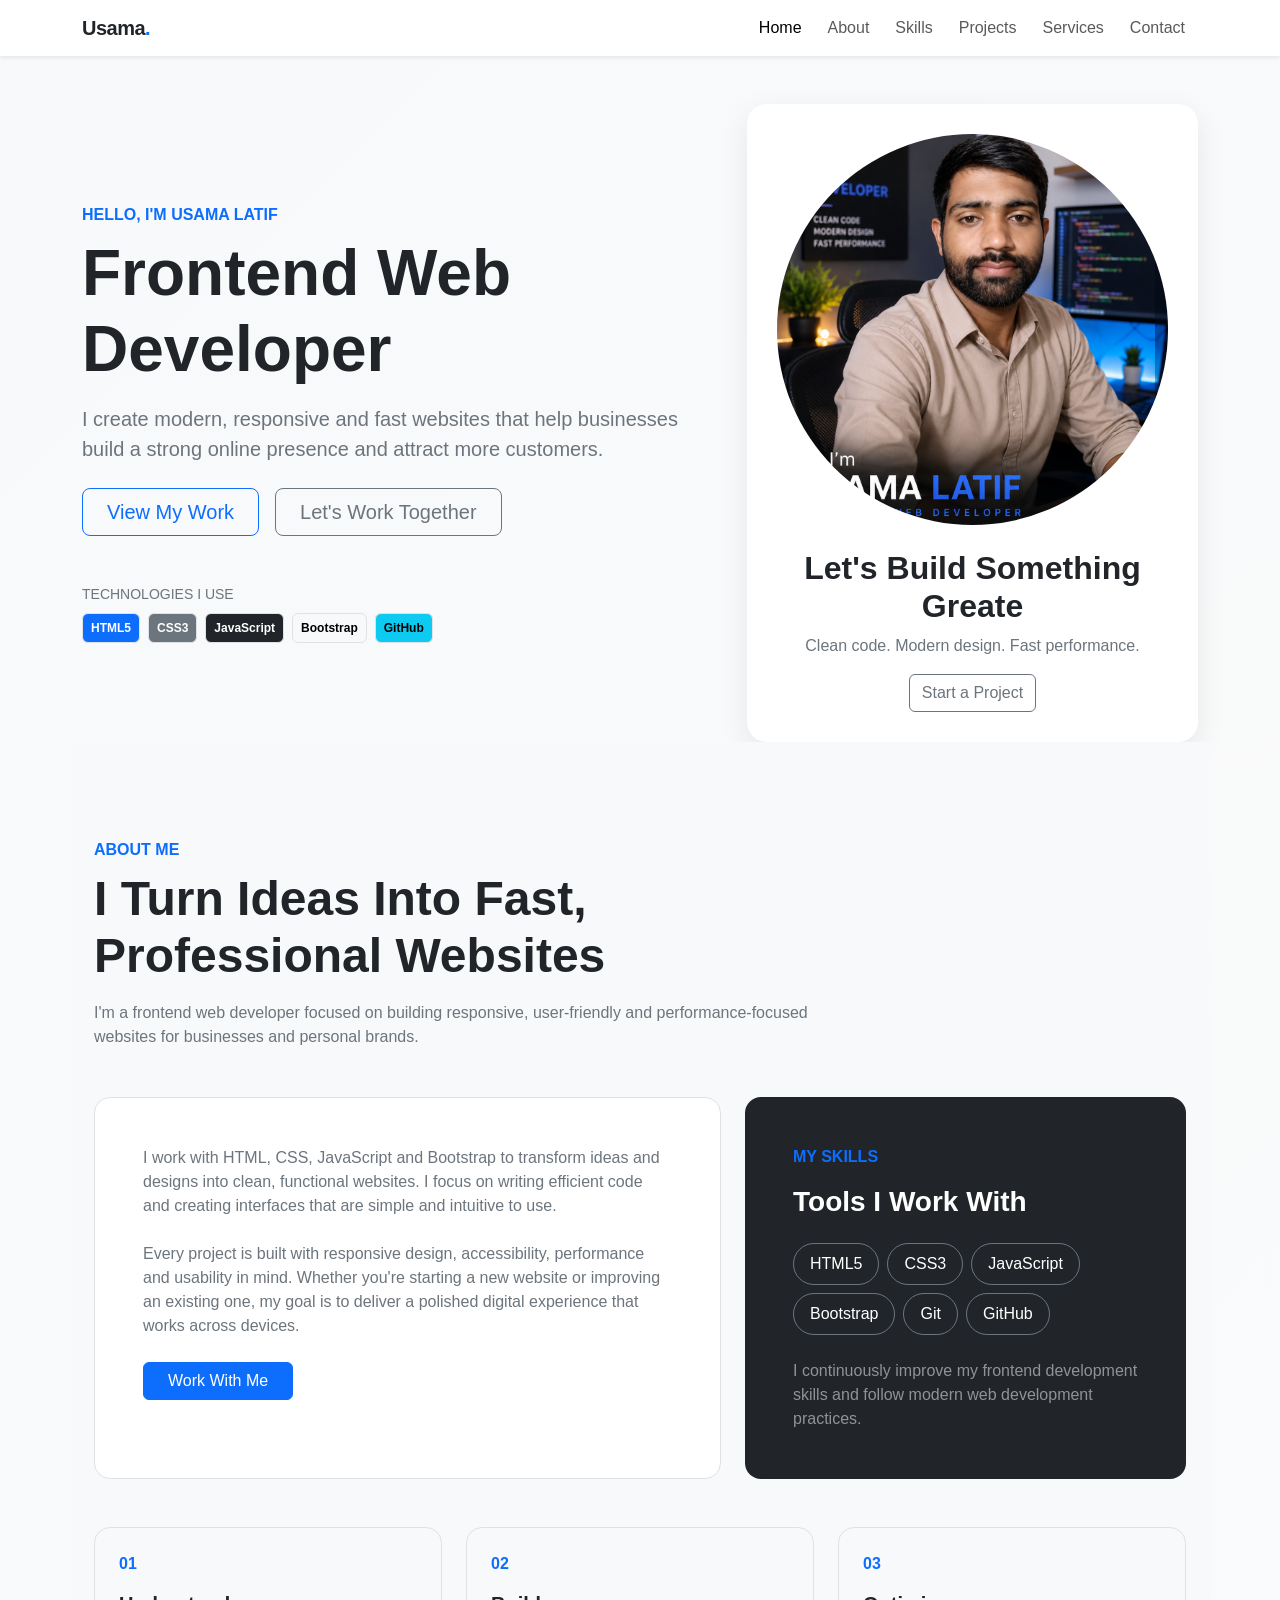
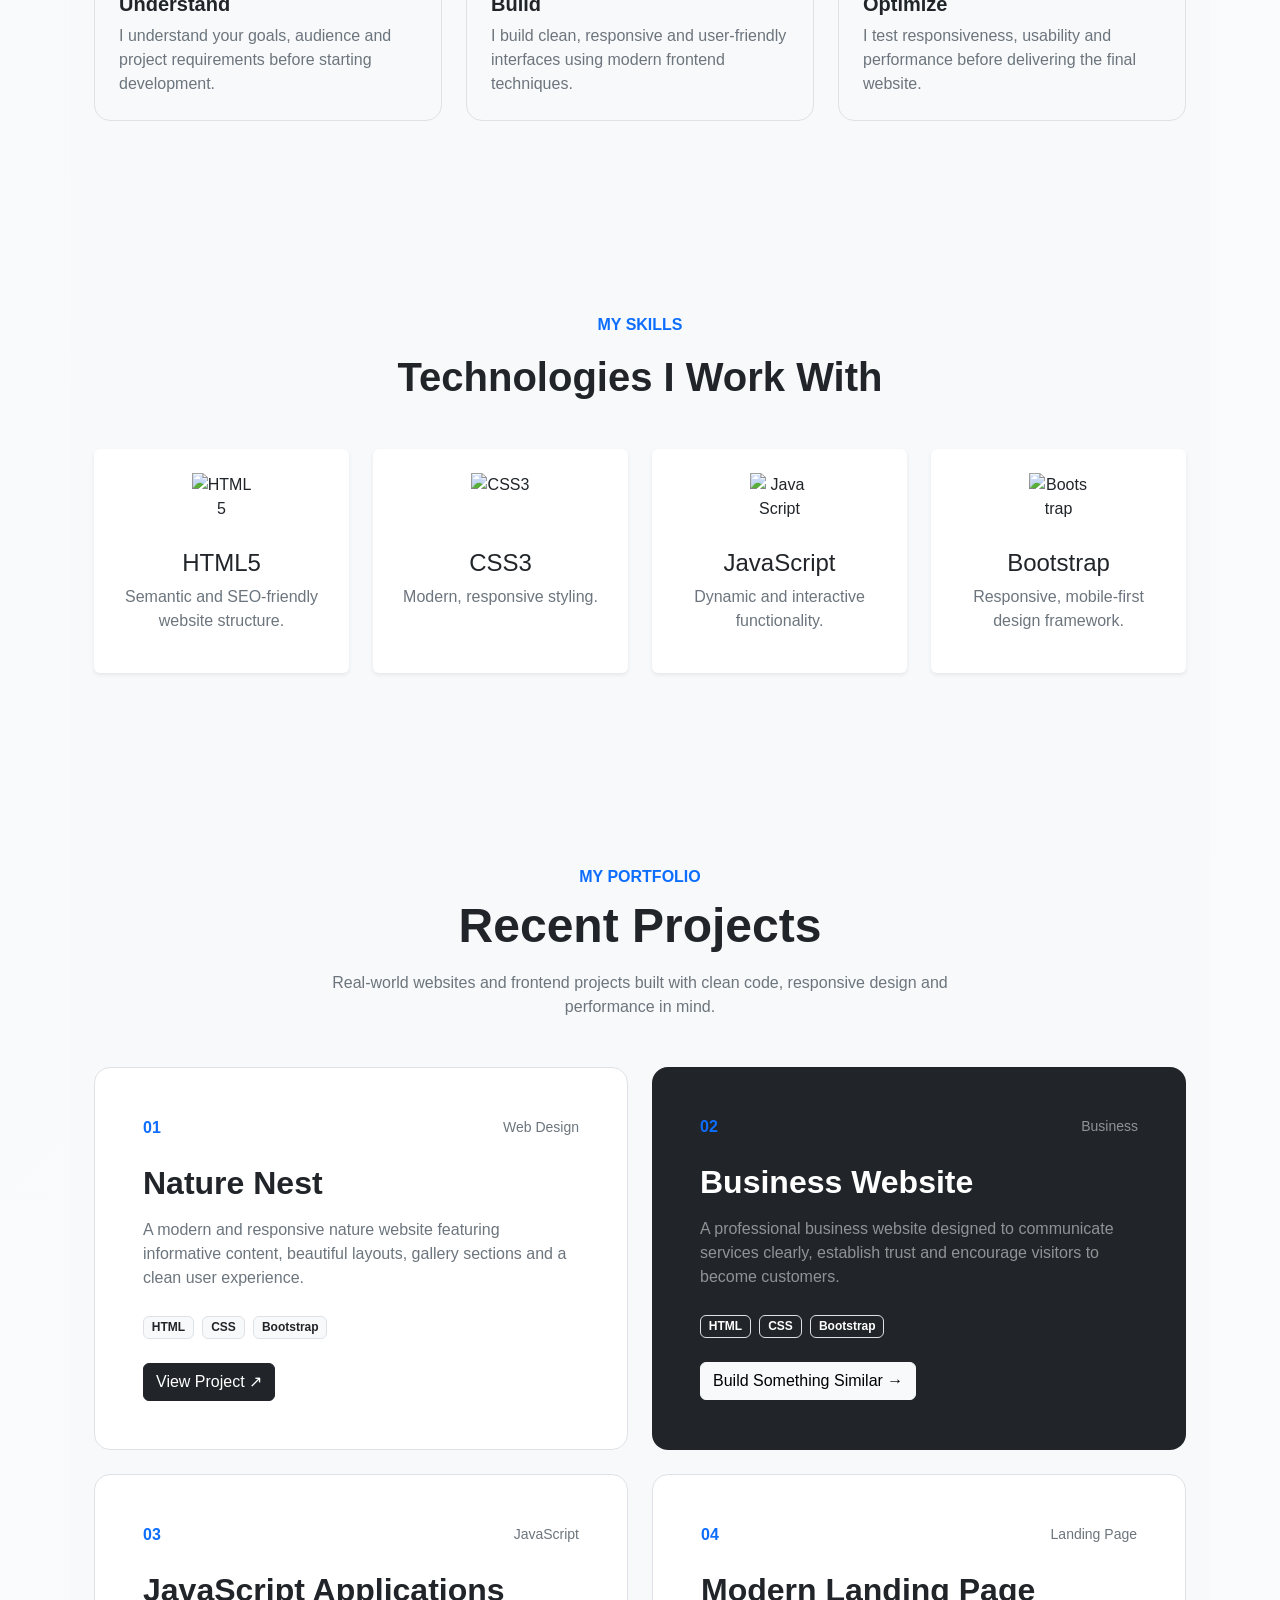
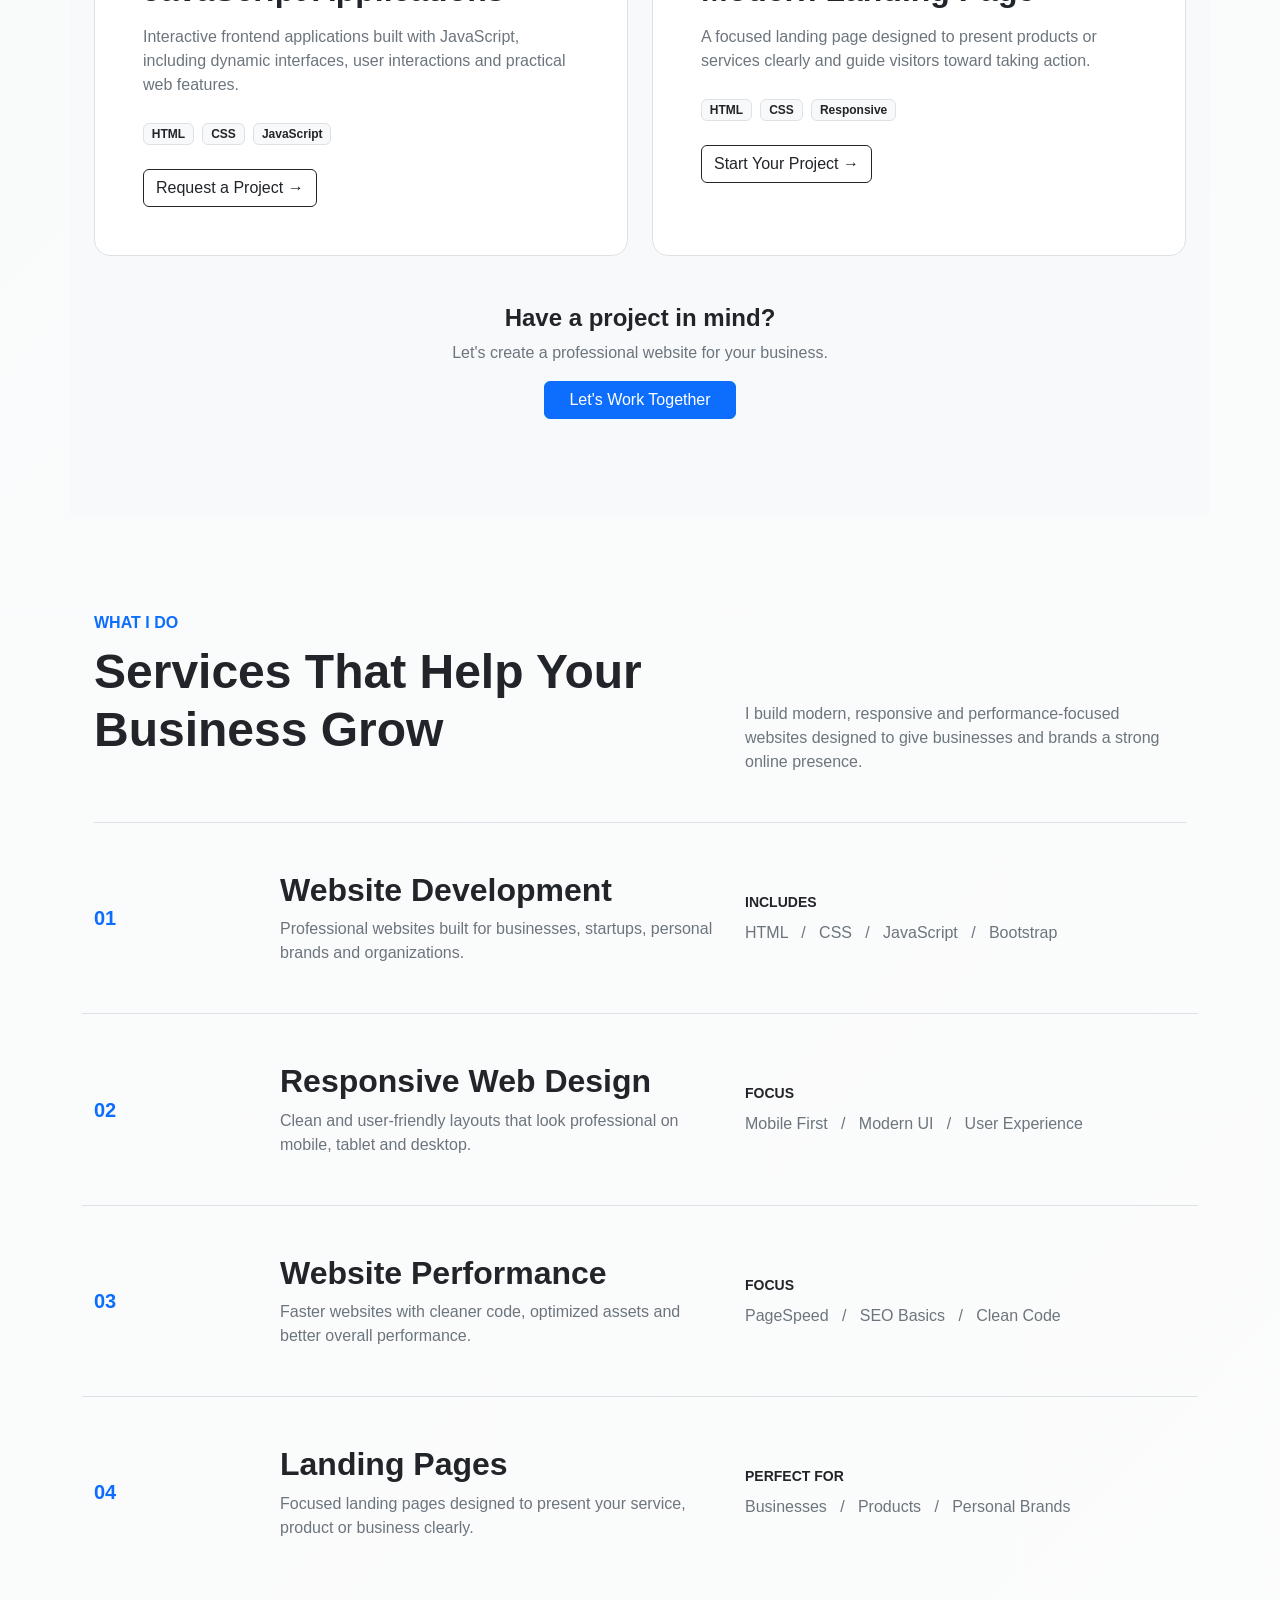
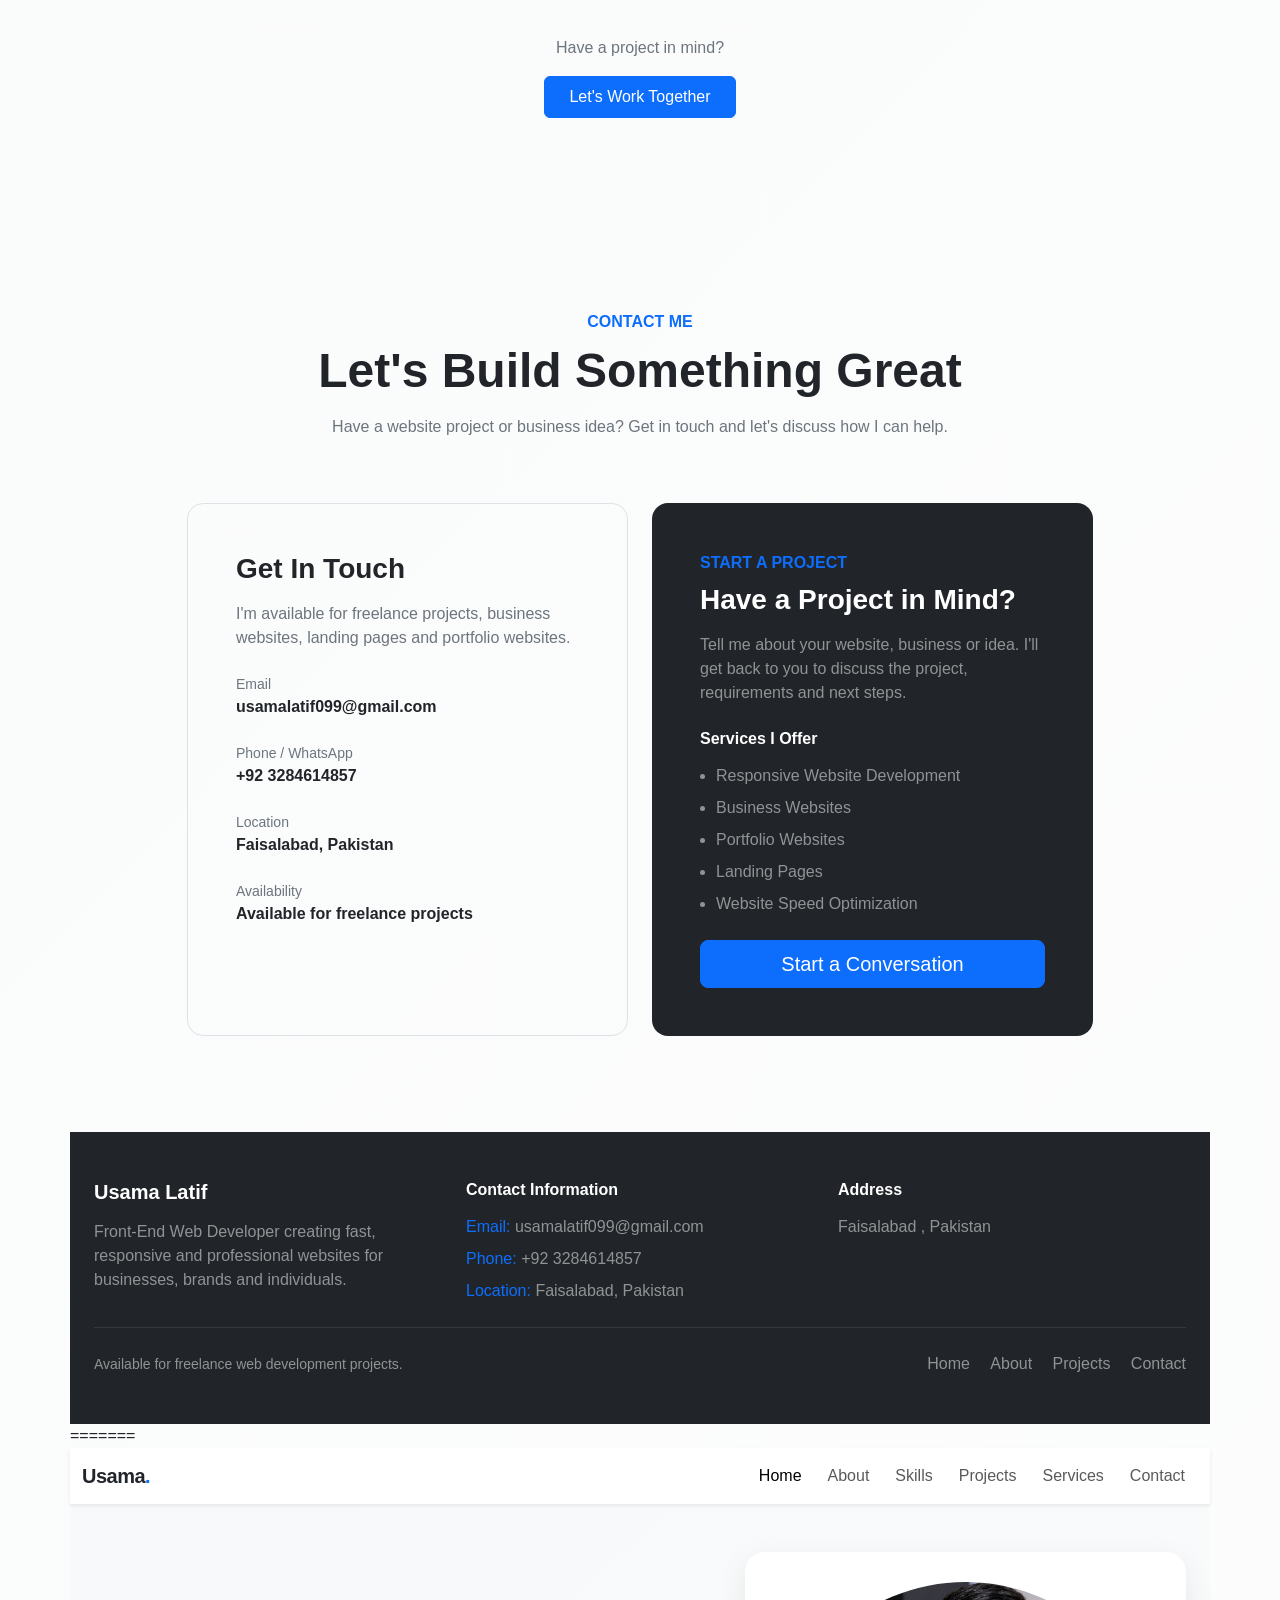
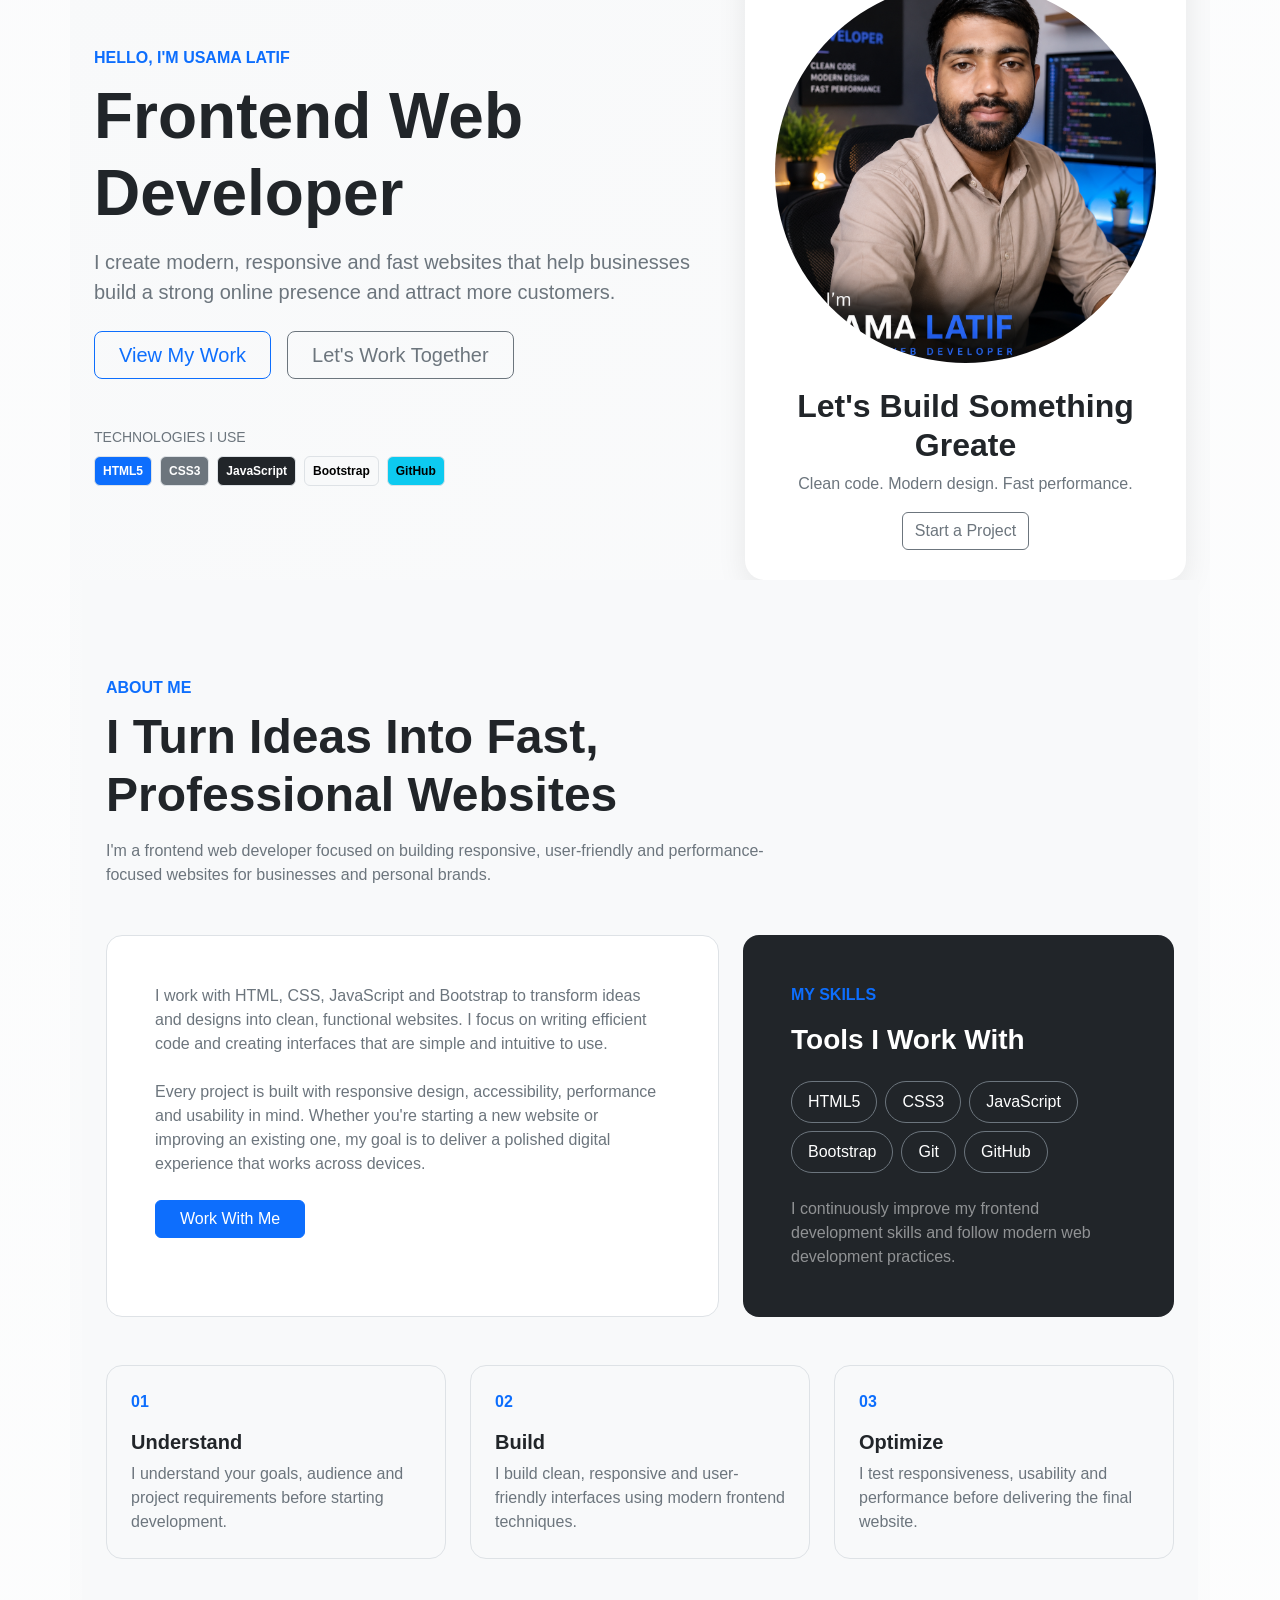
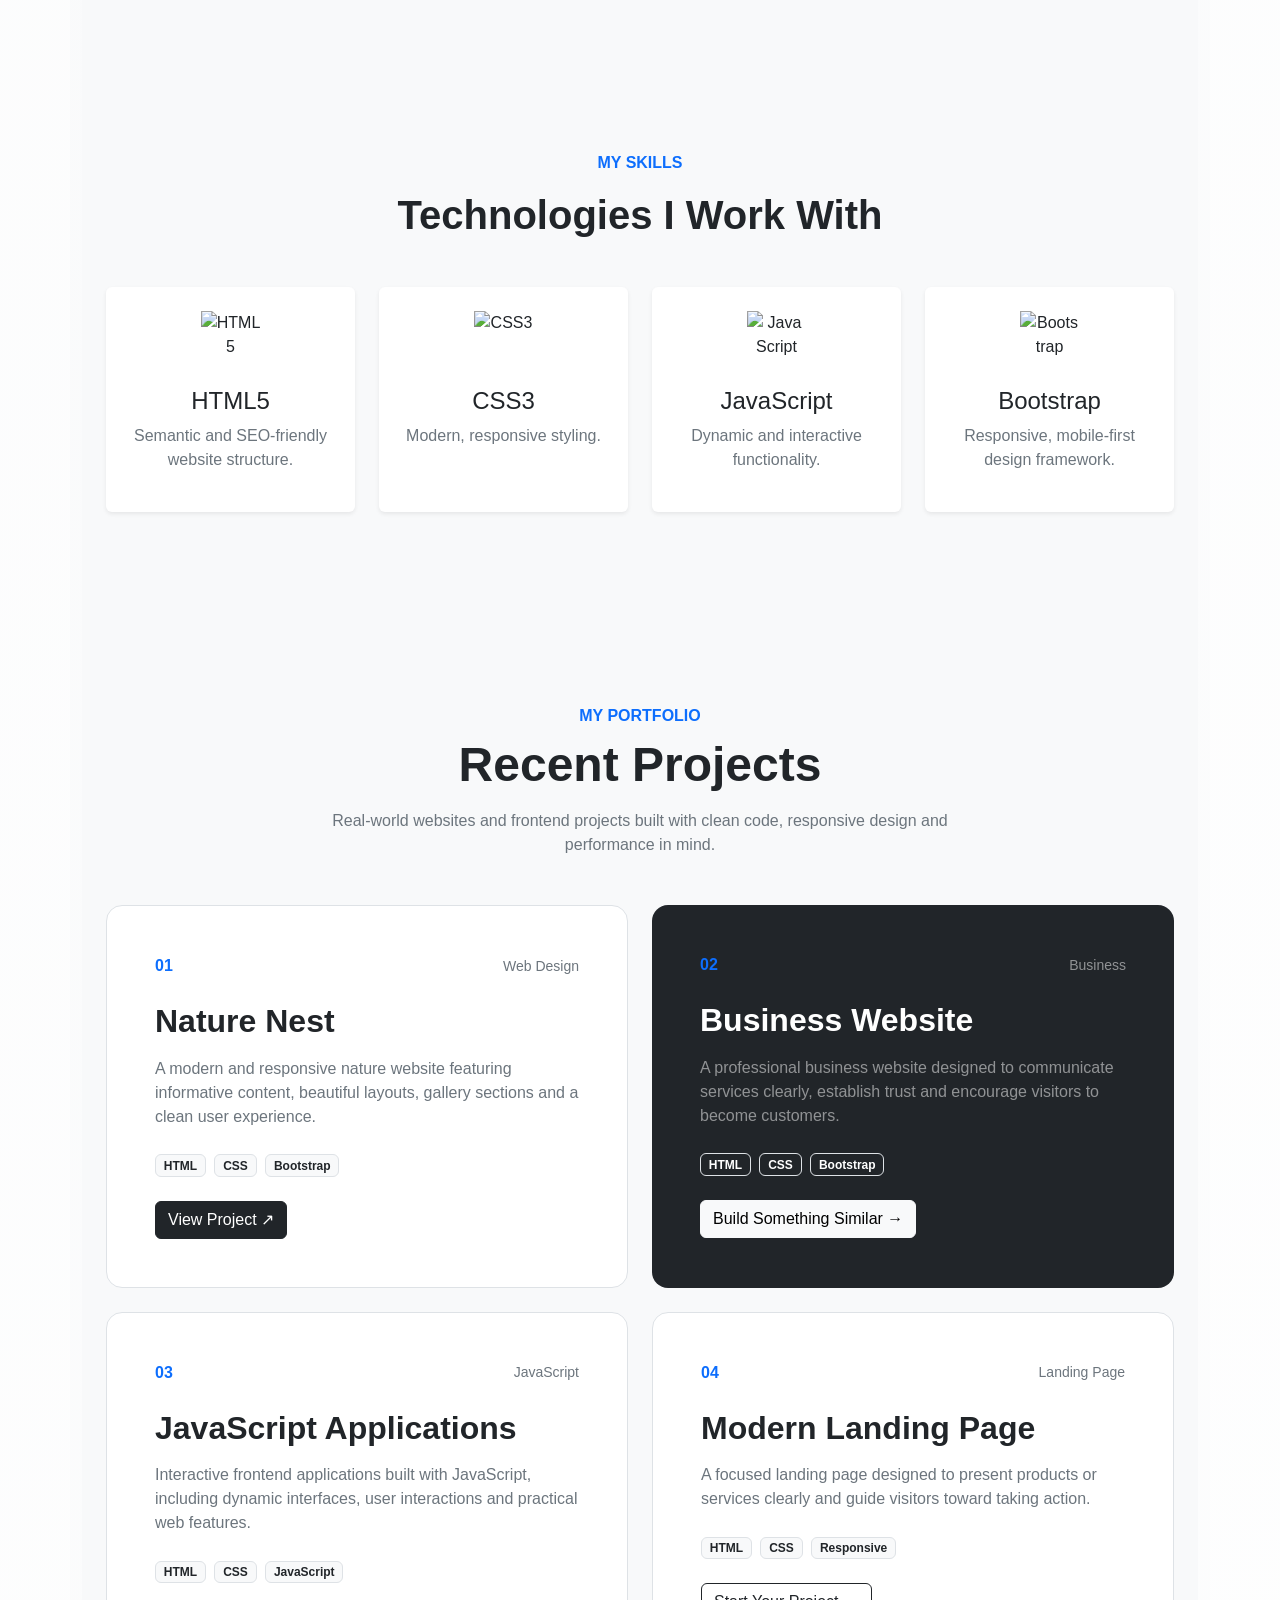
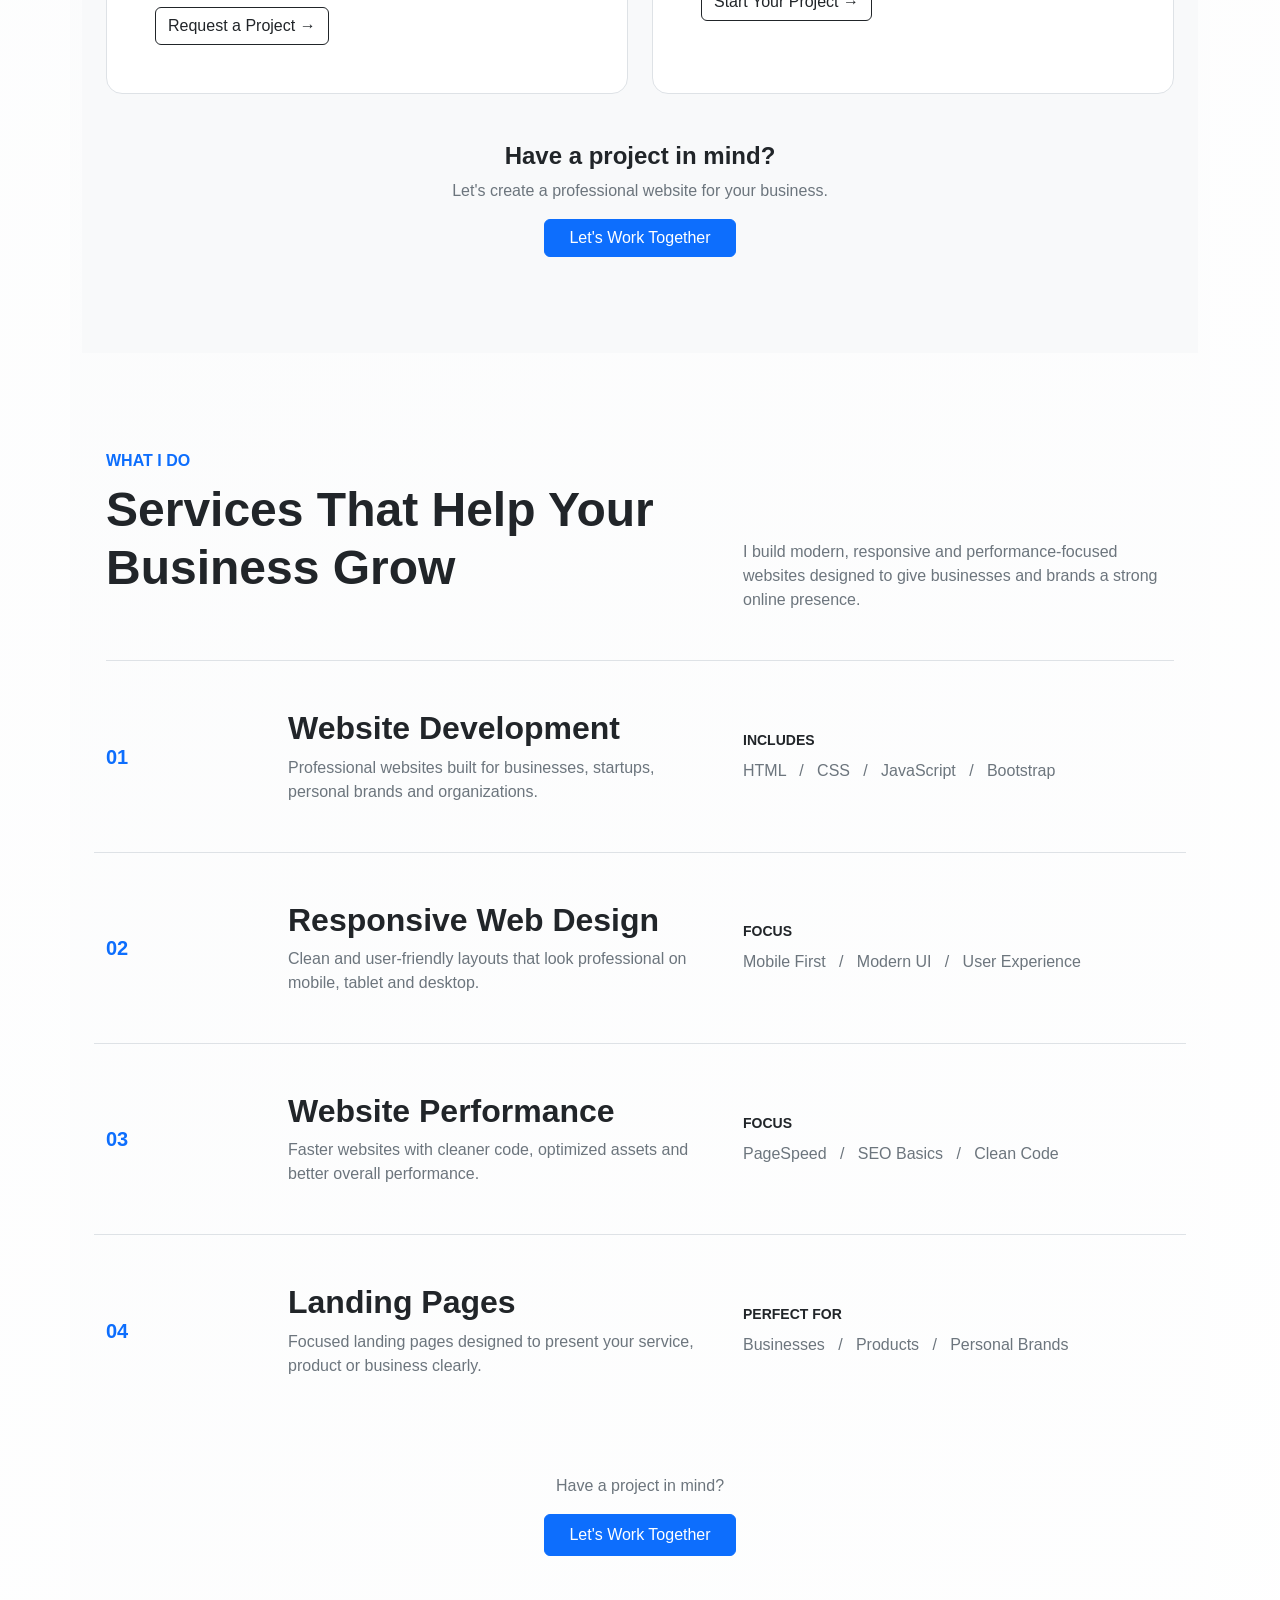
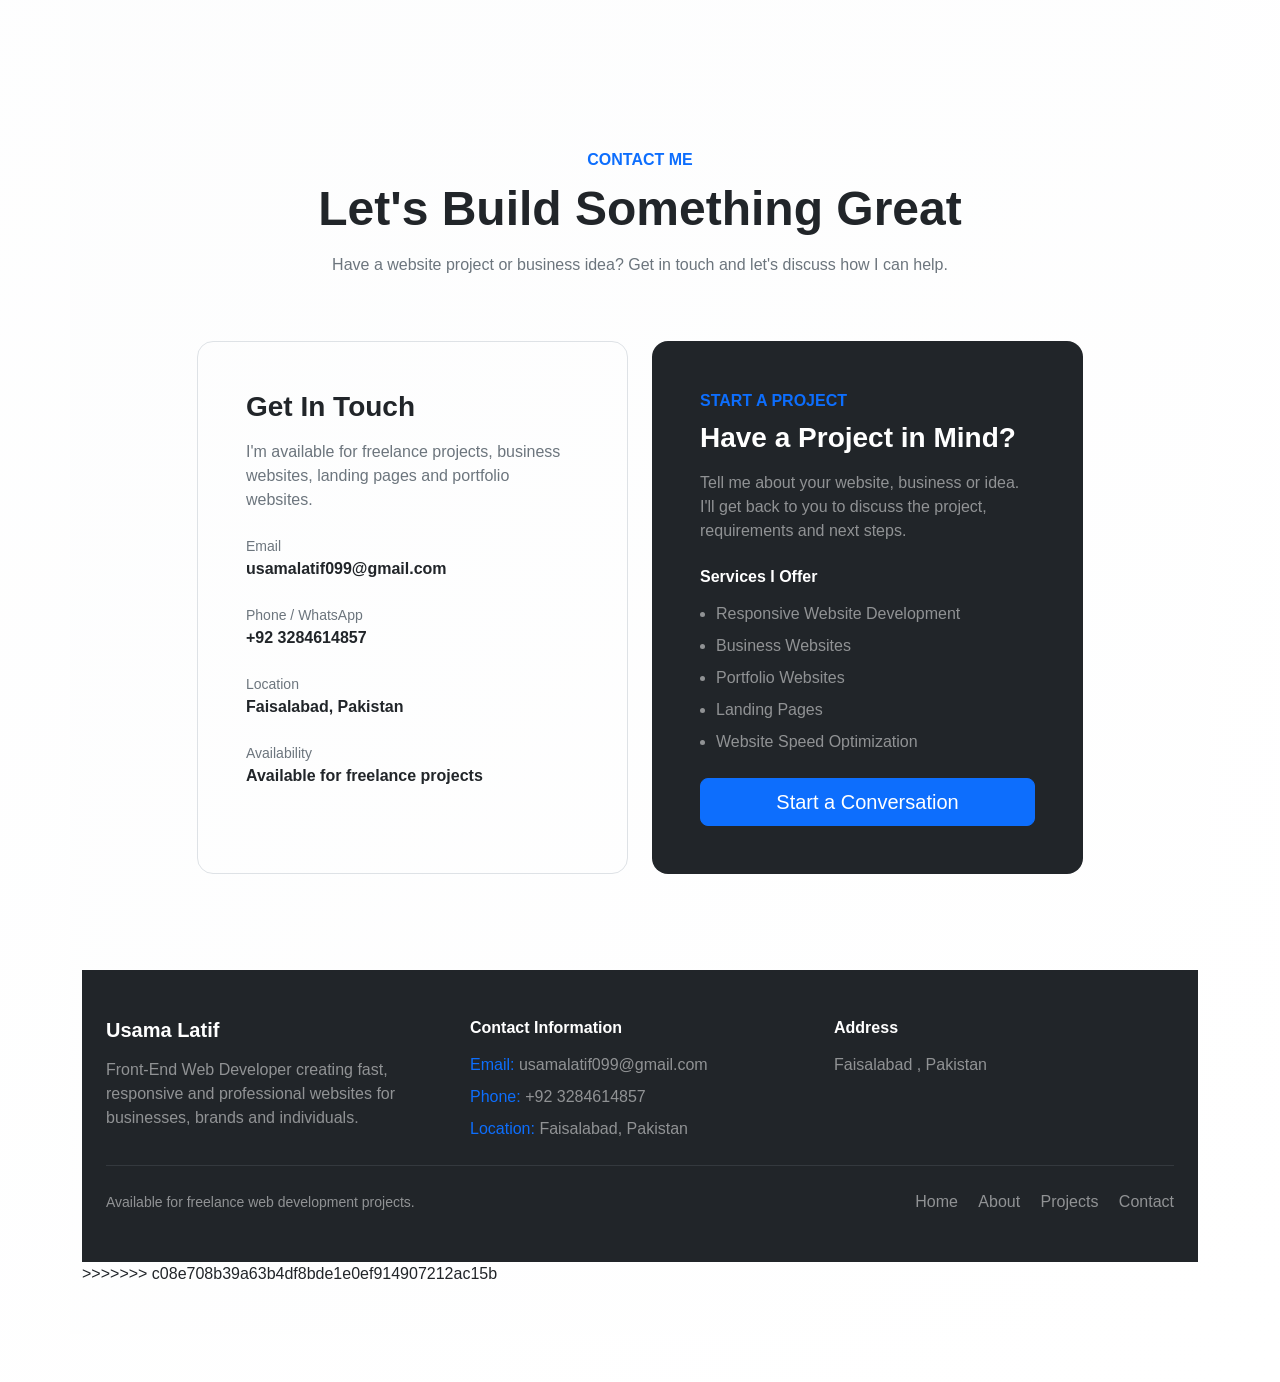
==== commit c117c79e: "googel html page" ====
--- a/index.html
+++ b/index.html
@@ -1,10 +1,10 @@
-<<<<<<< HEAD
 <!DOCTYPE html>
 <html lang="en">
 
 <head>
     <meta charset="UTF-8">
     <meta name="viewport" content="width=device-width, initial-scale=1.0">
+    <meta name="google-site-verification" content="XEfg_sF_Q-_PViZVwU_4pfBVGlN5CTMYSVMrHpJxQ3o" />
 
     <title>Usama Latif | Frontend Web Developer</title>
 
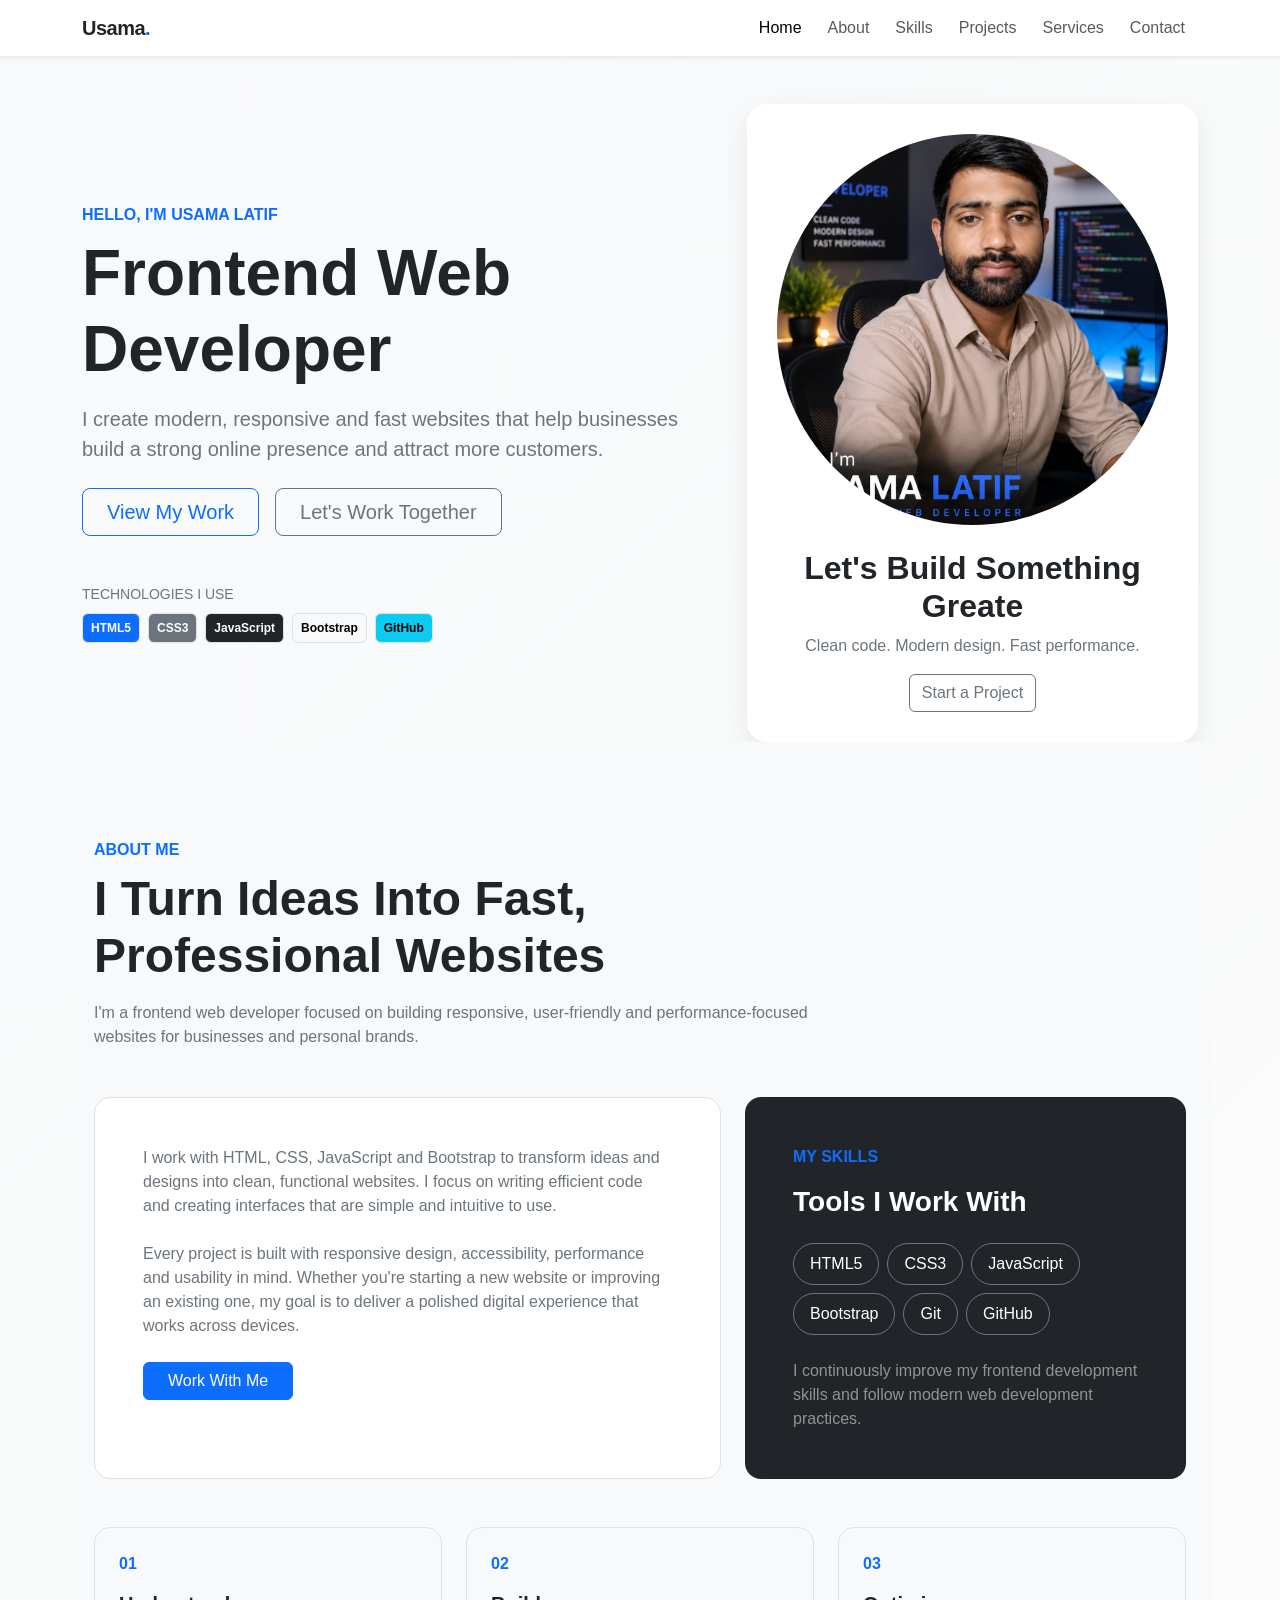
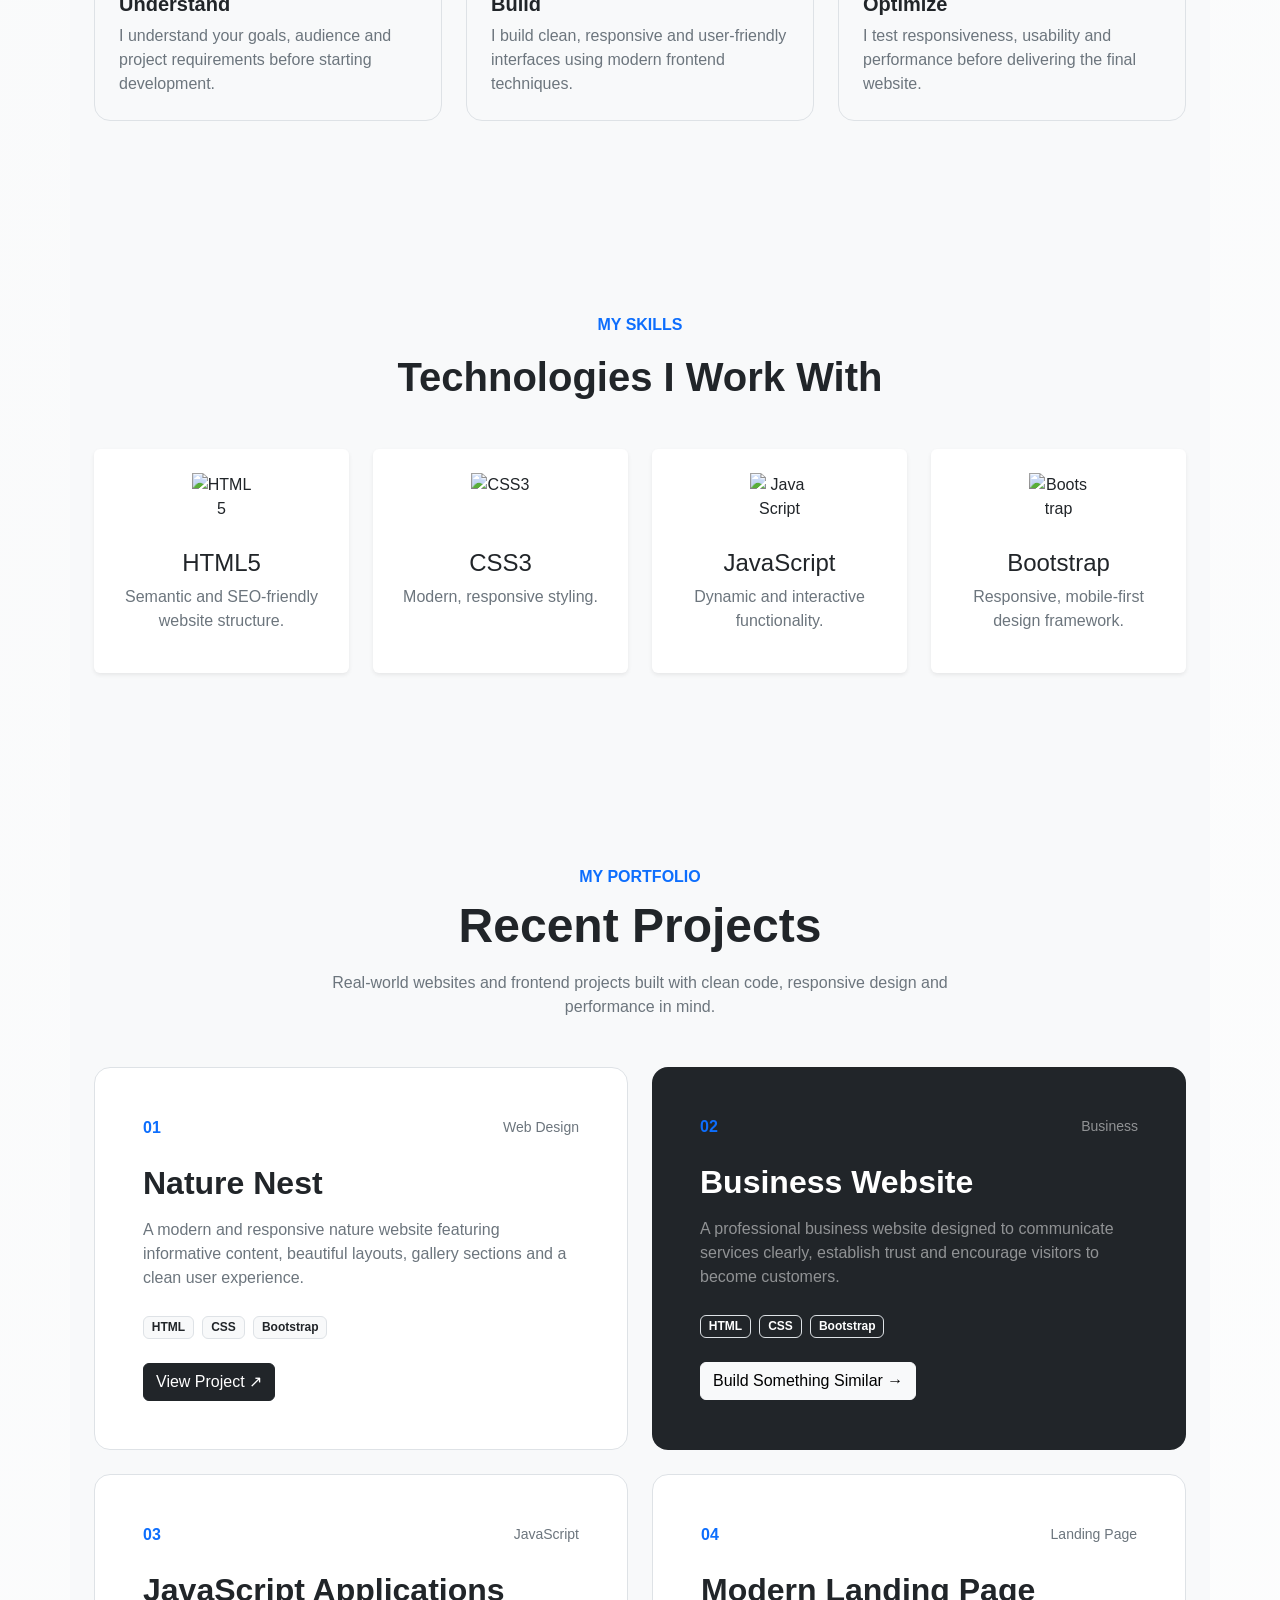
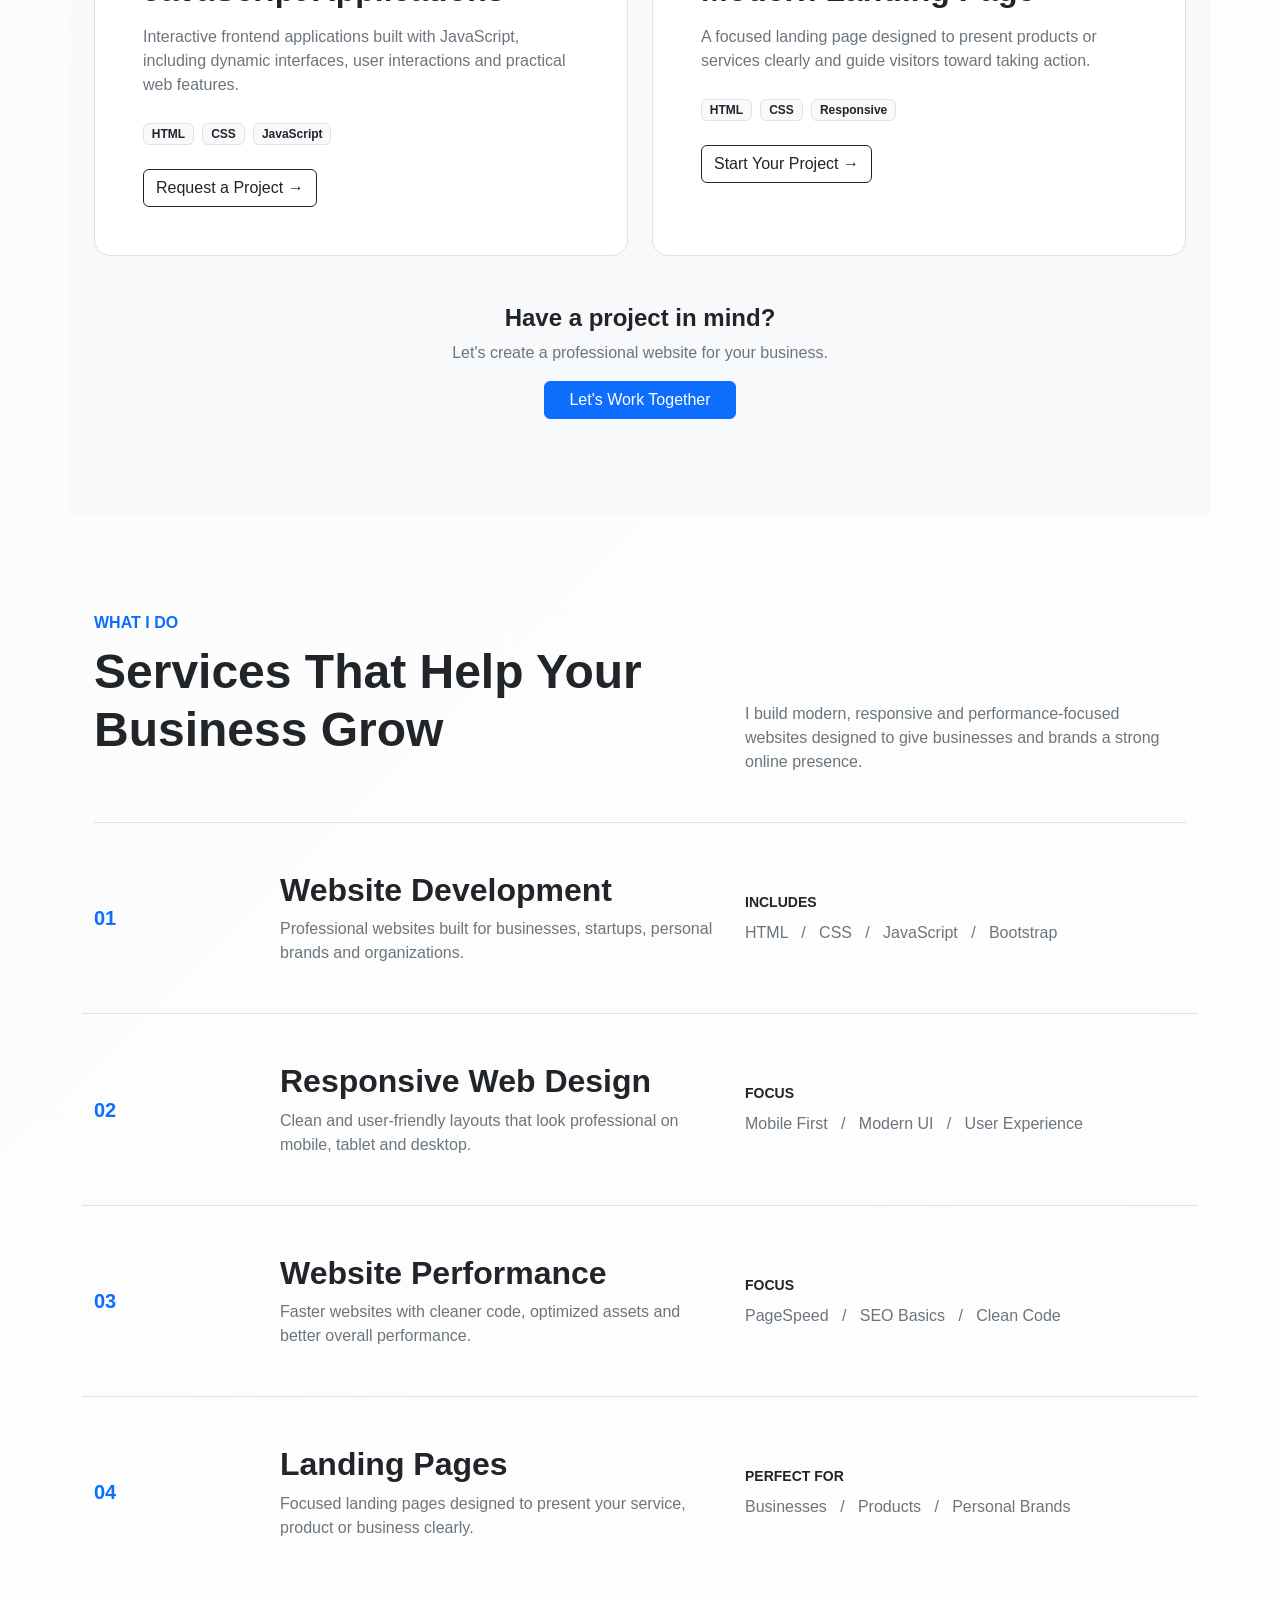
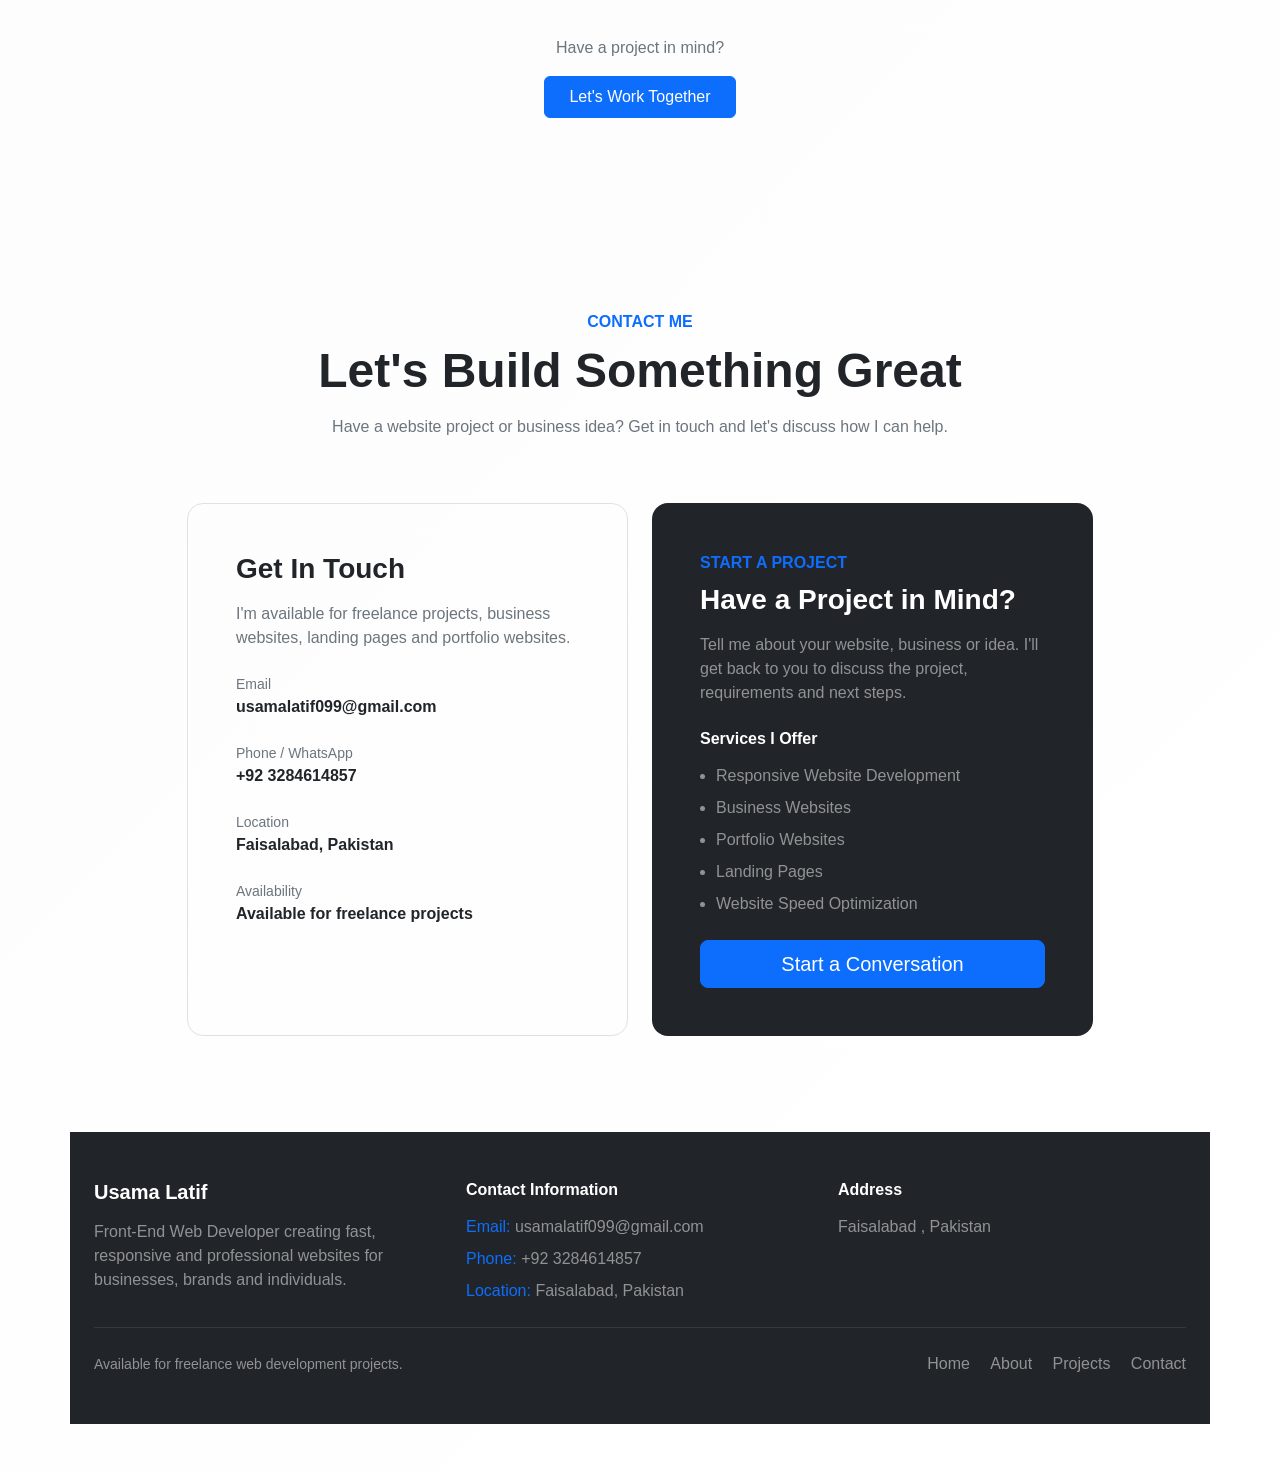
==== commit bf480c07: "update Websit" ====
--- a/index.html
+++ b/index.html
@@ -1262,1269 +1262,4 @@
 
 </body>
 
-=======
-<!DOCTYPE html>
-<html lang="en">
-
-<head>
-    <meta charset="UTF-8">
-    <meta name="viewport" content="width=device-width, initial-scale=1.0">
-
-    <title>Usama Latif | Frontend Web Developer</title>
-
-    <meta name="description"
-        content="Usama Latif is a frontend web developer specializing in responsive, fast and modern websites using HTML, CSS, JavaScript and Bootstrap.">
-
-    <!-- Bootstrap 5 -->
-    <link href="https://cdn.jsdelivr.net/npm/bootstrap@5.3.3/dist/css/bootstrap.min.css" rel="stylesheet">
-
-    <!-- Bootstrap Icons -->
-    <link rel="stylesheet" href="https://cdn.jsdelivr.net/npm/bootstrap-icons@1.11.3/font/bootstrap-icons.min.css">
-
-    <!-- Custom CSS -->
-    <link rel="stylesheet" href="style.css">
-</head>
-
-<body>
-
-    <!-- ================= NAVBAR ================= -->
-    <nav class="navbar navbar-expand-lg bg-white shadow-sm sticky-top">
-        <div class="container">
-            <!-- Logo -->
-            <a class="navbar-brand fw-bold fs-5 text-dark text-decoration-none" href="#home"
-                aria-label="Usama Latif - Home">
-                Usama<span class="text-primary">.</span>
-            </a>
-            <!-- Mobile Button -->
-            <button class="navbar-toggler" type="button" data-bs-toggle="collapse" data-bs-target="#mainNavbar"
-                aria-controls="mainNavbar" aria-expanded="false" aria-label="Toggle navigation">
-
-                <span class="navbar-toggler-icon"></span>
-            </button>
-
-            <!-- Navigation Links -->
-            <div class="collapse navbar-collapse" id="mainNavbar">
-
-                <ul class="navbar-nav ms-auto align-items-lg-center">
-
-                    <li class="nav-item">
-                        <a class="nav-link active" href="#home">
-                            Home
-                        </a>
-                    </li>
-
-                    <li class="nav-item">
-                        <a class="nav-link" href="#about">
-                            About
-                        </a>
-                    </li>
-
-                    <li class="nav-item">
-                        <a class="nav-link" href="#skills">
-                            Skills
-                        </a>
-                    </li>
-
-                    <li class="nav-item">
-                        <a class="nav-link" href="#projects">
-                            Projects
-                        </a>
-                    </li>
-
-                    <li class="nav-item">
-                        <a class="nav-link" href="#services">
-                            Services
-                        </a>
-                    </li>
-
-                    <li class="nav-item">
-                        <a class="nav-link" href="#contact">
-                            Contact
-                        </a>
-                    </li>
-
-
-
-                </ul>
-
-            </div>
-        </div>
-    </nav>
-
-
-    <!-- ================= HERO SECTION ================= -->
-    <header id="home" class="hero-section">
-
-        <div class="container">
-
-            <div class="row align-items-center min-vh-100 py-5">
-
-                <!-- Hero Text -->
-                <div class="col-lg-7">
-
-                    <p class="text-primary fw-semibold mb-2">
-                        HELLO, I'M USAMA LATIF
-                    </p>
-
-                    <h1 class="display-3 fw-bold mb-3">
-                        Frontend Web Developer
-                    </h1>
-
-                    <p class="lead text-secondary mb-4">
-                        I create modern, responsive and fast websites
-                        that help businesses build a strong online presence
-                        and attract more customers.
-                    </p>
-
-                    <!-- Buttons -->
-                    <div class="d-flex flex-wrap gap-3">
-
-                        <a href="#projects" class="btn btn-outline-primary btn-lg px-4">
-                            View My Work
-                        </a>
-
-                        <a href="#contact" class="btn btn-outline-secondary btn-lg px-4">
-                            Let's Work Together
-                        </a>
-
-                    </div>
-
-                    <!-- Technologies -->
-                    <div class="mt-5">
-
-                        <p class="small text-secondary mb-2">
-                            TECHNOLOGIES I USE
-                        </p>
-
-                        <div class="d-flex flex-wrap gap-2">
-
-                            <span class="badge text-bg-primary border p-2">
-                                HTML5
-                            </span>
-
-                            <span class="badge text-bg-secondary border p-2">
-                                CSS3
-                            </span>
-
-                            <span class="badge text-bg-dark border p-2">
-                                JavaScript
-                            </span>
-
-                            <span class="badge text-bg-light border p-2">
-                                Bootstrap
-                            </span>
-
-                            <span class="badge text-bg-info border p-2">
-                                GitHub
-                            </span>
-
-                        </div>
-
-                    </div>
-
-                </div>
-
-                <!-- Hero Image / Developer Card -->
-                <div class="col-lg-5 text-center mt-5 mt-lg-0">
-
-                    <div class="hero-card">
-
-                        <img src="usama Dev.Webp" alt="Usama Latif - Frontend Web Developer" width="500" height="500"
-                            loading="eager" fetchpriority="high" decoding="async" class="img-fluid developer-image">
-
-                        <h2 class="fw-bold mt-4">
-                            Let's Build Something Greate
-                        </h2>
-
-                        <p class="text-secondary">
-                            Clean code. Modern design. Fast performance.
-                        </p>
-
-                        <a href="#contact" class="btn btn-outline-secondary">
-                            Start a Project
-                        </a>
-
-                    </div>
-
-                </div>
-                <!-- ================= ABOUT ================= -->
-                <section id="about" class="py-5 bg-light">
-
-                    <div class="container py-5">
-
-                        <!-- Section Header -->
-                        <div class="row mb-5">
-
-                            <div class="col-lg-8">
-
-                                <p class="text-primary fw-semibold text-uppercase mb-2">
-                                    About Me
-                                </p>
-
-                                <h2 class="display-5 fw-bold mb-3">
-                                    I Turn Ideas Into Fast, Professional Websites
-                                </h2>
-
-                                <p class="text-secondary mb-0">
-                                    I'm a frontend web developer focused on building
-                                    responsive, user-friendly and performance-focused
-                                    websites for businesses and personal brands.
-                                </p>
-
-                            </div>
-
-                        </div>
-
-
-                        <!-- About Content -->
-                        <div class="row g-4">
-
-
-                            <!-- Main About -->
-                            <div class="col-lg-7">
-
-                                <div class="bg-white border rounded-4 p-4 p-lg-5 h-100">
-
-                                    <p class="text-secondary mb-4">
-                                        I work with HTML, CSS, JavaScript and Bootstrap
-                                        to transform ideas and designs into clean,
-                                        functional websites. I focus on writing efficient
-                                        code and creating interfaces that are simple
-                                        and intuitive to use.
-                                    </p>
-
-                                    <p class="text-secondary mb-4">
-                                        Every project is built with responsive design,
-                                        accessibility, performance and usability in mind.
-                                        Whether you're starting a new website or improving
-                                        an existing one, my goal is to deliver a polished
-                                        digital experience that works across devices.
-                                    </p>
-
-                                    <a href="#contact" class="btn btn-primary px-4">
-
-                                        Work With Me
-
-                                    </a>
-
-                                </div>
-
-                            </div>
-
-
-                            <!-- Skills -->
-                            <div class="col-lg-5">
-
-                                <div class="bg-dark text-white rounded-4 p-4 p-lg-5 h-100">
-
-                                    <p class="text-primary fw-semibold text-uppercase mb-3">
-                                        My Skills
-                                    </p>
-
-                                    <h3 class="h3 fw-bold mb-4">
-                                        Tools I Work With
-                                    </h3>
-
-
-                                    <div class="d-flex flex-wrap gap-2 mb-4">
-
-                                        <span class="border border-secondary rounded-pill
-                                     px-3 py-2">
-                                            HTML5
-                                        </span>
-
-                                        <span class="border border-secondary rounded-pill
-                                     px-3 py-2">
-                                            CSS3
-                                        </span>
-
-                                        <span class="border border-secondary rounded-pill
-                                     px-3 py-2">
-                                            JavaScript
-                                        </span>
-
-                                        <span class="border border-secondary rounded-pill
-                                     px-3 py-2">
-                                            Bootstrap
-                                        </span>
-
-                                        <span class="border border-secondary rounded-pill
-                                     px-3 py-2">
-                                            Git
-                                        </span>
-
-                                        <span class="border border-secondary rounded-pill
-                                     px-3 py-2">
-                                            GitHub
-                                        </span>
-
-                                    </div>
-
-
-                                    <p class="text-white-50 mb-0">
-                                        I continuously improve my frontend development
-                                        skills and follow modern web development practices.
-                                    </p>
-
-                                </div>
-
-                            </div>
-
-                        </div>
-
-
-                        <!-- Working Approach -->
-                        <div class="row mt-4 g-4">
-
-
-                            <div class="col-md-4">
-
-                                <div class="border rounded-4 p-4 h-100">
-
-                                    <span class="text-primary fw-bold">
-                                        01
-                                    </span>
-
-                                    <h3 class="h5 fw-bold mt-3">
-                                        Understand
-                                    </h3>
-
-                                    <p class="text-secondary mb-0">
-                                        I understand your goals, audience and project
-                                        requirements before starting development.
-                                    </p>
-
-                                </div>
-
-                            </div>
-
-
-                            <div class="col-md-4">
-
-                                <div class="border rounded-4 p-4 h-100">
-
-                                    <span class="text-primary fw-bold">
-                                        02
-                                    </span>
-
-                                    <h3 class="h5 fw-bold mt-3">
-                                        Build
-                                    </h3>
-
-                                    <p class="text-secondary mb-0">
-                                        I build clean, responsive and user-friendly
-                                        interfaces using modern frontend techniques.
-                                    </p>
-
-                                </div>
-
-                            </div>
-
-
-                            <div class="col-md-4">
-
-                                <div class="border rounded-4 p-4 h-100">
-
-                                    <span class="text-primary fw-bold">
-                                        03
-                                    </span>
-
-                                    <h3 class="h5 fw-bold mt-3">
-                                        Optimize
-                                    </h3>
-
-                                    <p class="text-secondary mb-0">
-                                        I test responsiveness, usability and performance
-                                        before delivering the final website.
-                                    </p>
-
-                                </div>
-
-                            </div>
-
-                        </div>
-
-                    </div>
-
-                </section>
-                <!-- ================= SKILLS ================= -->
-                <section id="skills" class="py-5 bg-light">
-
-                    <div class="container py-5">
-
-                        <div class="text-center mb-5">
-
-                            <p class="text-primary fw-semibold">
-                                MY SKILLS
-                            </p>
-
-                            <h2 class="display-6 fw-bold">
-                                Technologies I Work With
-                            </h2>
-
-                        </div>
-                        <div class="row g-4">
-                            <div class="col-md-6 col-lg-3">
-                                <div class="card border-0 shadow-sm h-100 p-4 text-center">
-                                    <img src="https://cdn.jsdelivr.net/gh/devicons/devicon@latest/icons/html5/html5-original.svg"
-                                        alt="HTML5" style="width: 60px; height: 60px;" class="mx-auto">
-                                    <h4 class="mt-3">HTML5</h4>
-                                    <p class="text-secondary">Semantic and SEO-friendly website structure.</p>
-                                </div>
-                            </div>
-                            <div class="col-md-6 col-lg-3">
-                                <div class="card border-0 shadow-sm h-100 p-4 text-center">
-                                    <img src="https://cdn.jsdelivr.net/gh/devicons/devicon@latest/icons/css3/css3-original.svg"
-                                        alt="CSS3" style="width: 60px; height: 60px;" class="mx-auto">
-                                    <h4 class="mt-3">CSS3</h4>
-                                    <p class="text-secondary">Modern, responsive styling.</p>
-                                </div>
-                            </div>
-                            <div class="col-md-6 col-lg-3">
-                                <div class="card border-0 shadow-sm h-100 p-4 text-center">
-                                    <img src="https://cdn.jsdelivr.net/gh/devicons/devicon@latest/icons/javascript/javascript-original.svg"
-                                        alt="JavaScript" style="width: 60px; height: 60px;" class="mx-auto">
-                                    <h4 class="mt-3">JavaScript</h4>
-                                    <p class="text-secondary">Dynamic and interactive functionality.</p>
-                                </div>
-                            </div>
-                            <div class="col-md-6 col-lg-3">
-                                <div class="card border-0 shadow-sm h-100 p-4 text-center">
-                                    <img src="https://cdn.jsdelivr.net/gh/devicons/devicon@latest/icons/bootstrap/bootstrap-original.svg"
-                                        alt="Bootstrap" style="width: 60px; height: 60px;" class="mx-auto">
-                                    <h4 class="mt-3">Bootstrap</h4>
-                                    <p class="text-secondary">Responsive, mobile-first design framework.</p>
-                                </div>
-                            </div>
-                </section>
-                <!-- ================= PROJECTS ================= -->
-                <section id="projects" class="py-5 bg-light">
-
-                    <div class="container py-5">
-
-                        <!-- Heading -->
-                        <div class="text-center mb-5">
-
-                            <p class="text-primary fw-semibold text-uppercase mb-2">
-                                My Portfolio
-                            </p>
-
-                            <h2 class="display-5 fw-bold mb-3">
-                                Recent Projects
-                            </h2>
-
-                            <p class="text-secondary mx-auto" style="max-width: 650px;">
-                                Real-world websites and frontend projects built with
-                                clean code, responsive design and performance in mind.
-                            </p>
-
-                        </div>
-
-
-                        <!-- Project Grid -->
-                        <div class="row g-4">
-
-
-                            <!-- Project 1 -->
-                            <div class="col-lg-6">
-
-                                <article class="bg-white border rounded-4 p-4 p-lg-5 h-100">
-
-                                    <div class="d-flex justify-content-between
-                                align-items-center mb-4">
-
-                                        <span class="text-primary fw-bold">
-                                            01
-                                        </span>
-
-                                        <span class="small text-secondary">
-                                            Web Design
-                                        </span>
-
-                                    </div>
-
-
-                                    <h3 class="h2 fw-bold mb-3">
-                                        Nature Nest
-                                    </h3>
-
-                                    <p class="text-secondary mb-4">
-                                        A modern and responsive nature website featuring
-                                        informative content, beautiful layouts, gallery
-                                        sections and a clean user experience.
-                                    </p>
-
-
-                                    <div class="mb-4">
-
-                                        <span class="badge bg-light text-dark border me-1">
-                                            HTML
-                                        </span>
-
-                                        <span class="badge bg-light text-dark border me-1">
-                                            CSS
-                                        </span>
-
-                                        <span class="badge bg-light text-dark border">
-                                            Bootstrap
-                                        </span>
-
-                                    </div>
-
-
-                                    <a href="https://usamalatif099.github.io/nature-nest-web/" target="_blank"
-                                        rel="noopener noreferrer" class="btn btn-dark">
-
-                                        View Project
-                                        <span aria-hidden="true">↗</span>
-
-                                    </a>
-
-                                </article>
-
-                            </div>
-
-
-                            <!-- Project 2 -->
-                            <div class="col-lg-6">
-
-                                <article class="bg-dark text-white rounded-4 p-4 p-lg-5 h-100">
-
-                                    <div class="d-flex justify-content-between
-                                align-items-center mb-4">
-
-                                        <span class="text-primary fw-bold">
-                                            02
-                                        </span>
-
-                                        <span class="small text-white-50">
-                                            Business
-                                        </span>
-
-                                    </div>
-
-
-                                    <h3 class="h2 fw-bold mb-3">
-                                        Business Website
-                                    </h3>
-
-                                    <p class="text-white-50 mb-4">
-                                        A professional business website designed to
-                                        communicate services clearly, establish trust
-                                        and encourage visitors to become customers.
-                                    </p>
-
-
-                                    <div class="mb-4">
-
-                                        <span class="badge bg-transparent text-white border me-1">
-                                            HTML
-                                        </span>
-
-                                        <span class="badge bg-transparent text-white border me-1">
-                                            CSS
-                                        </span>
-
-                                        <span class="badge bg-transparent text-white border">
-                                            Bootstrap
-                                        </span>
-
-                                    </div>
-
-
-                                    <a href="#contact" class="btn btn-light">
-
-                                        Build Something Similar
-                                        <span aria-hidden="true">→</span>
-
-                                    </a>
-
-                                </article>
-
-                            </div>
-
-
-                            <!-- Project 3 -->
-                            <div class="col-lg-6">
-
-                                <article class="bg-white border rounded-4 p-4 p-lg-5 h-100">
-
-                                    <div class="d-flex justify-content-between
-                                align-items-center mb-4">
-
-                                        <span class="text-primary fw-bold">
-                                            03
-                                        </span>
-
-                                        <span class="small text-secondary">
-                                            JavaScript
-                                        </span>
-
-                                    </div>
-
-
-                                    <h3 class="h2 fw-bold mb-3">
-                                        JavaScript Applications
-                                    </h3>
-
-                                    <p class="text-secondary mb-4">
-                                        Interactive frontend applications built with
-                                        JavaScript, including dynamic interfaces,
-                                        user interactions and practical web features.
-                                    </p>
-
-
-                                    <div class="mb-4">
-
-                                        <span class="badge bg-light text-dark border me-1">
-                                            HTML
-                                        </span>
-
-                                        <span class="badge bg-light text-dark border me-1">
-                                            CSS
-                                        </span>
-
-                                        <span class="badge bg-light text-dark border">
-                                            JavaScript
-                                        </span>
-
-                                    </div>
-
-
-                                    <a href="#contact" class="btn btn-outline-dark">
-
-                                        Request a Project
-                                        <span aria-hidden="true">→</span>
-
-                                    </a>
-
-                                </article>
-
-                            </div>
-
-
-                            <!-- Project 4 -->
-                            <div class="col-lg-6">
-
-                                <article class="bg-white border rounded-4 p-4 p-lg-5 h-100">
-
-                                    <div class="d-flex justify-content-between
-                                align-items-center mb-4">
-
-                                        <span class="text-primary fw-bold">
-                                            04
-                                        </span>
-
-                                        <span class="small text-secondary">
-                                            Landing Page
-                                        </span>
-
-                                    </div>
-
-
-                                    <h3 class="h2 fw-bold mb-3">
-                                        Modern Landing Page
-                                    </h3>
-
-                                    <p class="text-secondary mb-4">
-                                        A focused landing page designed to present
-                                        products or services clearly and guide visitors
-                                        toward taking action.
-                                    </p>
-
-
-                                    <div class="mb-4">
-
-                                        <span class="badge bg-light text-dark border me-1">
-                                            HTML
-                                        </span>
-
-                                        <span class="badge bg-light text-dark border me-1">
-                                            CSS
-                                        </span>
-
-                                        <span class="badge bg-light text-dark border">
-                                            Responsive
-                                        </span>
-
-                                    </div>
-
-
-                                    <a href="#contact" class="btn btn-outline-dark">
-
-                                        Start Your Project
-                                        <span aria-hidden="true">→</span>
-
-                                    </a>
-
-                                </article>
-
-                            </div>
-
-                        </div>
-
-
-                        <!-- CTA -->
-                        <div class="text-center mt-5">
-
-                            <h3 class="h4 fw-bold mb-2">
-                                Have a project in mind?
-                            </h3>
-
-                            <p class="text-secondary mb-3">
-                                Let's create a professional website for your business.
-                            </p>
-
-                            <a href="#contact" class="btn btn-primary px-4">
-
-                                Let's Work Together
-
-                            </a>
-
-                        </div>
-
-                    </div>
-
-                </section>
-                <!-- ================= SERVICES ================= -->
-                <section id="services" class="py-5">
-
-                    <div class="container py-5">
-
-                        <!-- Heading -->
-                        <div class="row align-items-end mb-5">
-
-                            <div class="col-lg-7">
-
-                                <p class="text-primary fw-semibold text-uppercase mb-2">
-                                    What I Do
-                                </p>
-
-                                <h2 class="display-5 fw-bold mb-3">
-                                    Services That Help Your Business Grow
-                                </h2>
-
-                            </div>
-
-                            <div class="col-lg-5">
-
-                                <p class="text-secondary mb-0">
-                                    I build modern, responsive and performance-focused
-                                    websites designed to give businesses and brands a
-                                    strong online presence.
-                                </p>
-
-                            </div>
-
-                        </div>
-
-
-                        <!-- Services -->
-                        <div class="border-top">
-
-
-                            <!-- Service 01 -->
-                            <div class="row py-4 py-lg-5 border-bottom align-items-center">
-
-                                <div class="col-lg-2">
-
-                                    <span class="text-primary fw-bold fs-5">
-                                        01
-                                    </span>
-
-                                </div>
-
-                                <div class="col-lg-5">
-
-                                    <h3 class="h2 fw-bold mb-2">
-                                        Website Development
-                                    </h3>
-
-                                    <p class="text-secondary mb-0">
-                                        Professional websites built for businesses,
-                                        startups, personal brands and organizations.
-                                    </p>
-
-                                </div>
-
-                                <div class="col-lg-5 mt-4 mt-lg-0">
-
-                                    <p class="small text-uppercase fw-semibold mb-2">
-                                        Includes
-                                    </p>
-
-                                    <p class="text-secondary mb-0">
-                                        HTML &nbsp; / &nbsp; CSS &nbsp; / &nbsp;
-                                        JavaScript &nbsp; / &nbsp; Bootstrap
-                                    </p>
-
-                                </div>
-
-                            </div>
-
-
-                            <!-- Service 02 -->
-                            <div class="row py-4 py-lg-5 border-bottom align-items-center">
-
-                                <div class="col-lg-2">
-
-                                    <span class="text-primary fw-bold fs-5">
-                                        02
-                                    </span>
-
-                                </div>
-
-                                <div class="col-lg-5">
-
-                                    <h3 class="h2 fw-bold mb-2">
-                                        Responsive Web Design
-                                    </h3>
-
-                                    <p class="text-secondary mb-0">
-                                        Clean and user-friendly layouts that look
-                                        professional on mobile, tablet and desktop.
-                                    </p>
-
-                                </div>
-
-                                <div class="col-lg-5 mt-4 mt-lg-0">
-
-                                    <p class="small text-uppercase fw-semibold mb-2">
-                                        Focus
-                                    </p>
-
-                                    <p class="text-secondary mb-0">
-                                        Mobile First &nbsp; / &nbsp; Modern UI &nbsp; /
-                                        &nbsp; User Experience
-                                    </p>
-
-                                </div>
-
-                            </div>
-
-
-                            <!-- Service 03 -->
-                            <div class="row py-4 py-lg-5 border-bottom align-items-center">
-
-                                <div class="col-lg-2">
-
-                                    <span class="text-primary fw-bold fs-5">
-                                        03
-                                    </span>
-
-                                </div>
-
-                                <div class="col-lg-5">
-
-                                    <h3 class="h2 fw-bold mb-2">
-                                        Website Performance
-                                    </h3>
-
-                                    <p class="text-secondary mb-0">
-                                        Faster websites with cleaner code, optimized
-                                        assets and better overall performance.
-                                    </p>
-
-                                </div>
-
-                                <div class="col-lg-5 mt-4 mt-lg-0">
-
-                                    <p class="small text-uppercase fw-semibold mb-2">
-                                        Focus
-                                    </p>
-
-                                    <p class="text-secondary mb-0">
-                                        PageSpeed &nbsp; / &nbsp; SEO Basics &nbsp; /
-                                        &nbsp; Clean Code
-                                    </p>
-
-                                </div>
-
-                            </div>
-
-
-                            <!-- Service 04 -->
-                            <div class="row py-4 py-lg-5 align-items-center">
-
-                                <div class="col-lg-2">
-
-                                    <span class="text-primary fw-bold fs-5">
-                                        04
-                                    </span>
-
-                                </div>
-
-                                <div class="col-lg-5">
-
-                                    <h3 class="h2 fw-bold mb-2">
-                                        Landing Pages
-                                    </h3>
-
-                                    <p class="text-secondary mb-0">
-                                        Focused landing pages designed to present
-                                        your service, product or business clearly.
-                                    </p>
-
-                                </div>
-
-                                <div class="col-lg-5 mt-4 mt-lg-0">
-
-                                    <p class="small text-uppercase fw-semibold mb-2">
-                                        Perfect For
-                                    </p>
-
-                                    <p class="text-secondary mb-0">
-                                        Businesses &nbsp; / &nbsp; Products &nbsp; /
-                                        &nbsp; Personal Brands
-                                    </p>
-
-                                </div>
-
-                            </div>
-
-                        </div>
-
-
-                        <!-- CTA -->
-                        <div class="text-center mt-5">
-
-                            <p class="text-secondary mb-3">
-                                Have a project in mind?
-                            </p>
-
-                            <a href="#contact" class="btn btn-primary px-4 py-2">
-                                Let's Work Together
-                            </a>
-
-                        </div>
-
-                    </div>
-
-                </section>
-
-
-
-
-                <!-- =========================
-     CONTACT PAGE
-========================= -->
-
-                <section id="contact" class="py-5">
-
-                    <div class="container py-5">
-
-                        <!-- Heading -->
-                        <div class="row justify-content-center text-center mb-5">
-
-                            <div class="col-lg-8">
-
-                                <p class="text-primary fw-semibold text-uppercase mb-2">
-                                    Contact Me
-                                </p>
-
-                                <h1 class="display-5 fw-bold mb-3">
-                                    Let's Build Something Great
-                                </h1>
-
-                                <p class="text-secondary">
-                                    Have a website project or business idea?
-                                    Get in touch and let's discuss how I can help.
-                                </p>
-
-                            </div>
-
-                        </div>
-
-
-                        <!-- Contact Content -->
-                        <div class="row g-4 justify-content-center">
-
-                            <!-- Contact Information -->
-                            <div class="col-lg-5">
-
-                                <div class="border rounded-4 p-4 p-lg-5 h-100">
-
-                                    <h2 class="h3 fw-bold mb-3">
-                                        Get In Touch
-                                    </h2>
-
-                                    <p class="text-secondary mb-4">
-                                        I'm available for freelance projects,
-                                        business websites, landing pages and portfolio websites.
-                                    </p>
-
-
-                                    <!-- Email -->
-                                    <div class="mb-4">
-
-                                        <small class="text-secondary d-block">
-                                            Email
-                                        </small>
-
-                                        <a href="mailto:your-email@example.com"
-                                            class="text-dark fw-semibold text-decoration-none">
-
-                                            usamalatif099@gmail.com
-
-                                        </a>
-
-                                    </div>
-
-
-                                    <!-- Phone -->
-                                    <div class="mb-4">
-
-                                        <small class="text-secondary d-block">
-                                            Phone / WhatsApp
-                                        </small>
-
-                                        <a href="tel:+923001234567" class="text-dark fw-semibold text-decoration-none">
-
-                                            +92 3284614857
-
-                                        </a>
-
-                                    </div>
-
-
-                                    <!-- Location -->
-                                    <div class="mb-4">
-
-                                        <small class="text-secondary d-block">
-                                            Location
-                                        </small>
-
-                                        <span class="fw-semibold">
-                                            Faisalabad, Pakistan
-                                        </span>
-
-                                    </div>
-
-
-                                    <!-- Availability -->
-                                    <div>
-
-                                        <small class="text-secondary d-block">
-                                            Availability
-                                        </small>
-
-                                        <span class="fw-semibold">
-                                            Available for freelance projects
-                                        </span>
-
-                                    </div>
-
-                                </div>
-
-                            </div>
-
-
-                            <!-- Project CTA -->
-                            <div class="col-lg-5">
-
-                                <div class="bg-dark text-white rounded-4 p-4 p-lg-5 h-100">
-
-                                    <p class="text-primary fw-semibold mb-2">
-                                        START A PROJECT
-                                    </p>
-
-                                    <h2 class="h3 fw-bold mb-3">
-                                        Have a Project in Mind?
-                                    </h2>
-
-                                    <p class="text-white-50 mb-4">
-                                        Tell me about your website, business or idea.
-                                        I'll get back to you to discuss the project,
-                                        requirements and next steps.
-                                    </p>
-
-
-                                    <h6 class="fw-bold mb-3">
-                                        Services I Offer
-                                    </h6>
-
-                                    <ul class="text-white-50 ps-3 mb-4">
-
-                                        <li class="mb-2">
-                                            Responsive Website Development
-                                        </li>
-
-                                        <li class="mb-2">
-                                            Business Websites
-                                        </li>
-
-                                        <li class="mb-2">
-                                            Portfolio Websites
-                                        </li>
-
-                                        <li class="mb-2">
-                                            Landing Pages
-                                        </li>
-
-                                        <li>
-                                            Website Speed Optimization
-                                        </li>
-
-                                    </ul>
-
-
-                                    <a href="mailto:your-email@example.com" class="btn btn-primary btn-lg w-100">
-
-                                        Start a Conversation
-
-                                    </a>
-
-                                </div>
-
-                            </div>
-
-                        </div>
-
-                    </div>
-
-                </section>
-
-
-                <!-- =========================
-     PROFESSIONAL FOOTER
-========================= -->
-
-                <footer class="bg-dark text-white py-5">
-
-                    <div class="container">
-
-                        <div class="row g-4">
-
-                            <!-- About -->
-                            <div class="col-lg-4">
-
-                                <h3 class="h5 fw-bold mb-3">
-                                    Usama Latif
-                                </h3>
-
-                                <p class="text-white-50 mb-0">
-                                    Front-End Web Developer creating fast, responsive
-                                    and professional websites for businesses,
-                                    brands and individuals.
-                                </p>
-
-                            </div>
-
-
-                            <!-- Contact -->
-                            <div class="col-lg-4">
-
-                                <h3 class="h6 fw-bold mb-3">
-                                    Contact Information
-                                </h3>
-
-                                <p class="mb-2">
-
-                                    <span class="text-primary">
-                                        Email:
-                                    </span>
-
-                                    <a href="mailto:your-email@example.com" class="text-white-50 text-decoration-none">
-
-                                        usamalatif099@gmail.com
-
-                                    </a>
-
-                                </p>
-
-
-                                <p class="mb-2">
-
-                                    <span class="text-primary">
-                                        Phone:
-                                    </span>
-
-                                    <a href="tel:+923001234567" class="text-white-50 text-decoration-none">
-
-                                        +92 3284614857
-
-                                    </a>
-
-                                </p>
-
-
-                                <p class="mb-0 text-white-50">
-
-                                    <span class="text-primary">
-                                        Location:
-                                    </span>
-
-                                    Faisalabad, Pakistan
-
-                                </p>
-
-                            </div>
-
-
-                            <!-- Address -->
-                            <div class="col-lg-4">
-
-                                <h3 class="h6 fw-bold mb-3">
-                                    Address
-                                </h3>
-
-                                <p class="text-white-50 mb-3">
-                                    Faisalabad ,
-                                    Pakistan
-                                </p>
-
-
-
-                            </div>
-
-                        </div>
-
-
-                        <hr class="border-secondary my-4">
-
-
-                        <!-- Footer Bottom -->
-                        <div class="d-flex flex-column flex-md-row
-                    justify-content-between align-items-center">
-
-                            <p class="text-white-50 small mb-3 mb-md-0">
-                                Available for freelance web development projects.
-                            </p>
-
-                            <div>
-
-                                <a href="index.html" class="text-white-50 text-decoration-none me-3">
-                                    Home
-                                </a>
-
-                                <a href="about.html" class="text-white-50 text-decoration-none me-3">
-                                    About
-                                </a>
-
-                                <a href="projects.html" class="text-white-50 text-decoration-none me-3">
-                                    Projects
-                                </a>
-
-                                <a href="contact.html" class="text-white-50 text-decoration-none">
-                                    Contact
-                                </a>
-
-                            </div>
-
-                        </div>
-
-                    </div>
-
-                </footer>
-
-
-
-
-                <!-- Bootstrap JS -->
-                <script src="https://cdn.jsdelivr.net/npm/bootstrap@5.3.3/dist/js/bootstrap.bundle.min.js">
-                </script>
-
-</body>
-
->>>>>>> c08e708b39a63b4df8bde1e0ef914907212ac15b
 </html>
